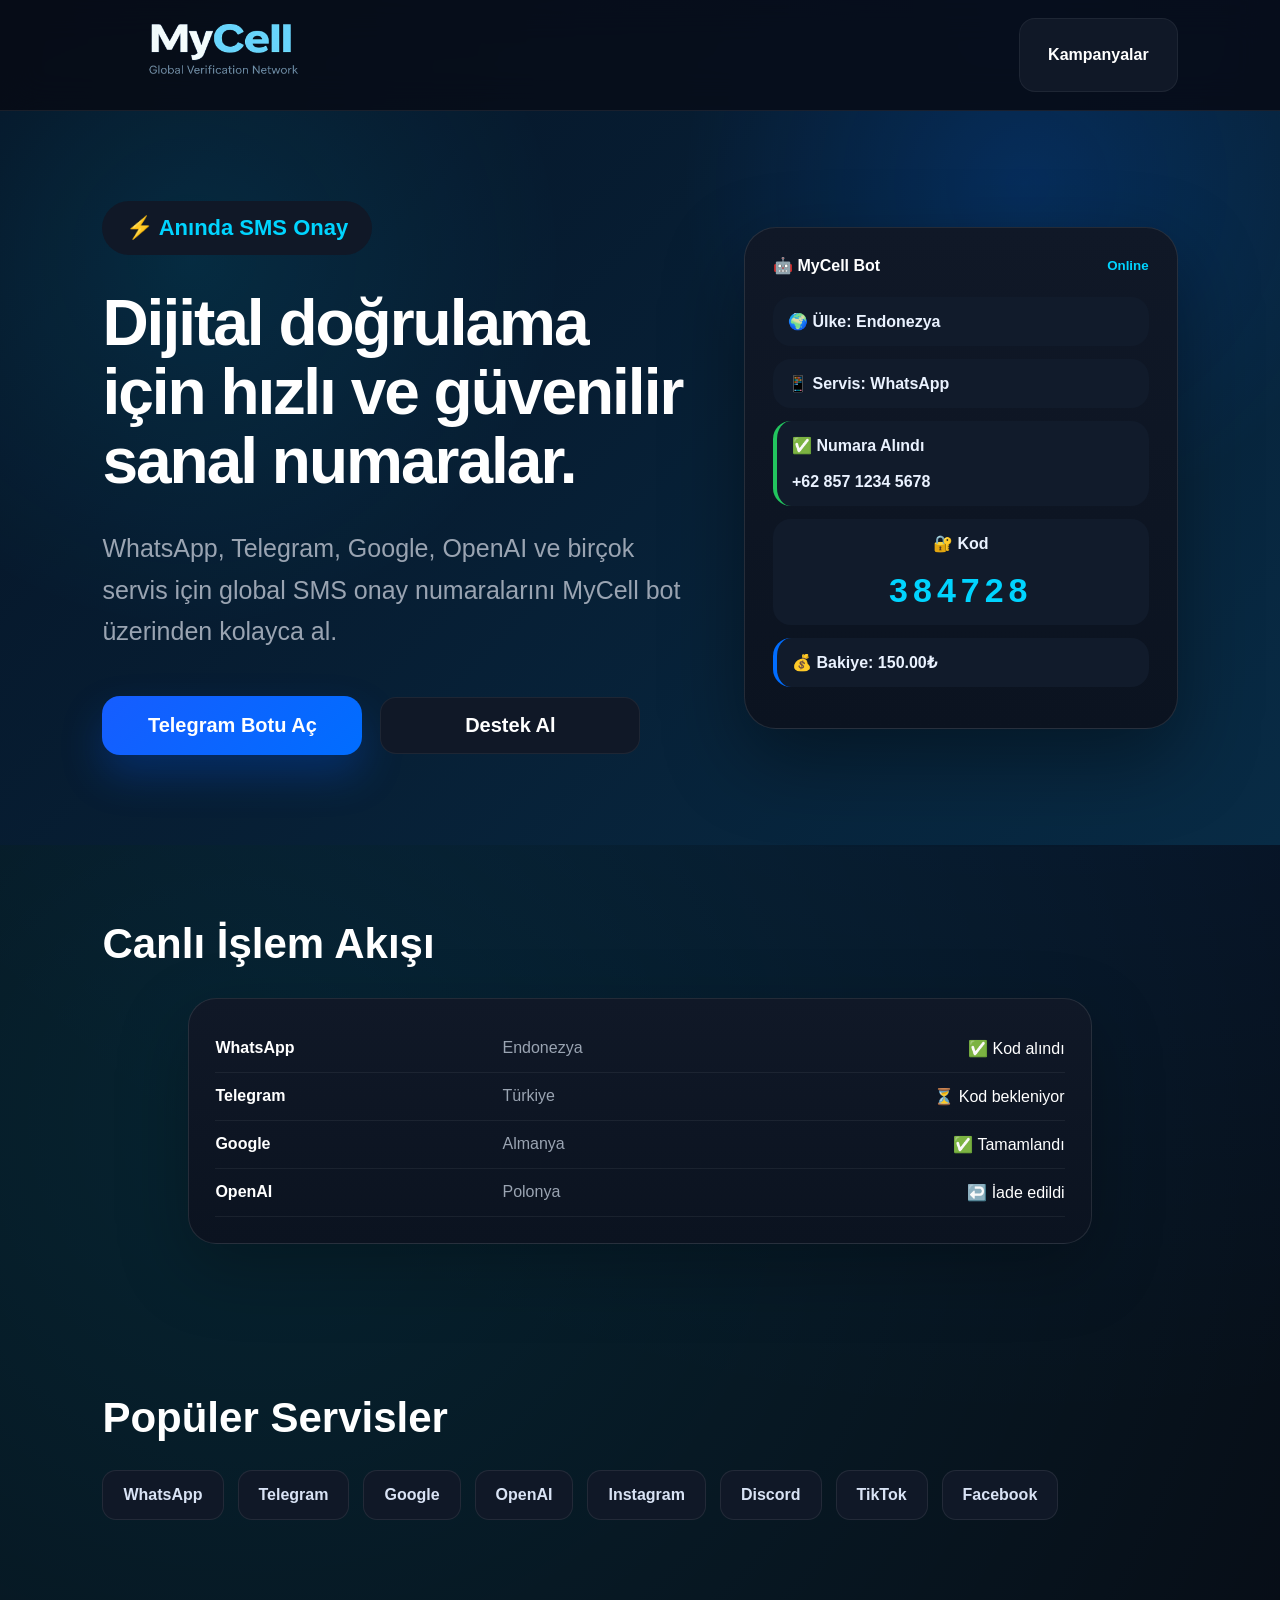
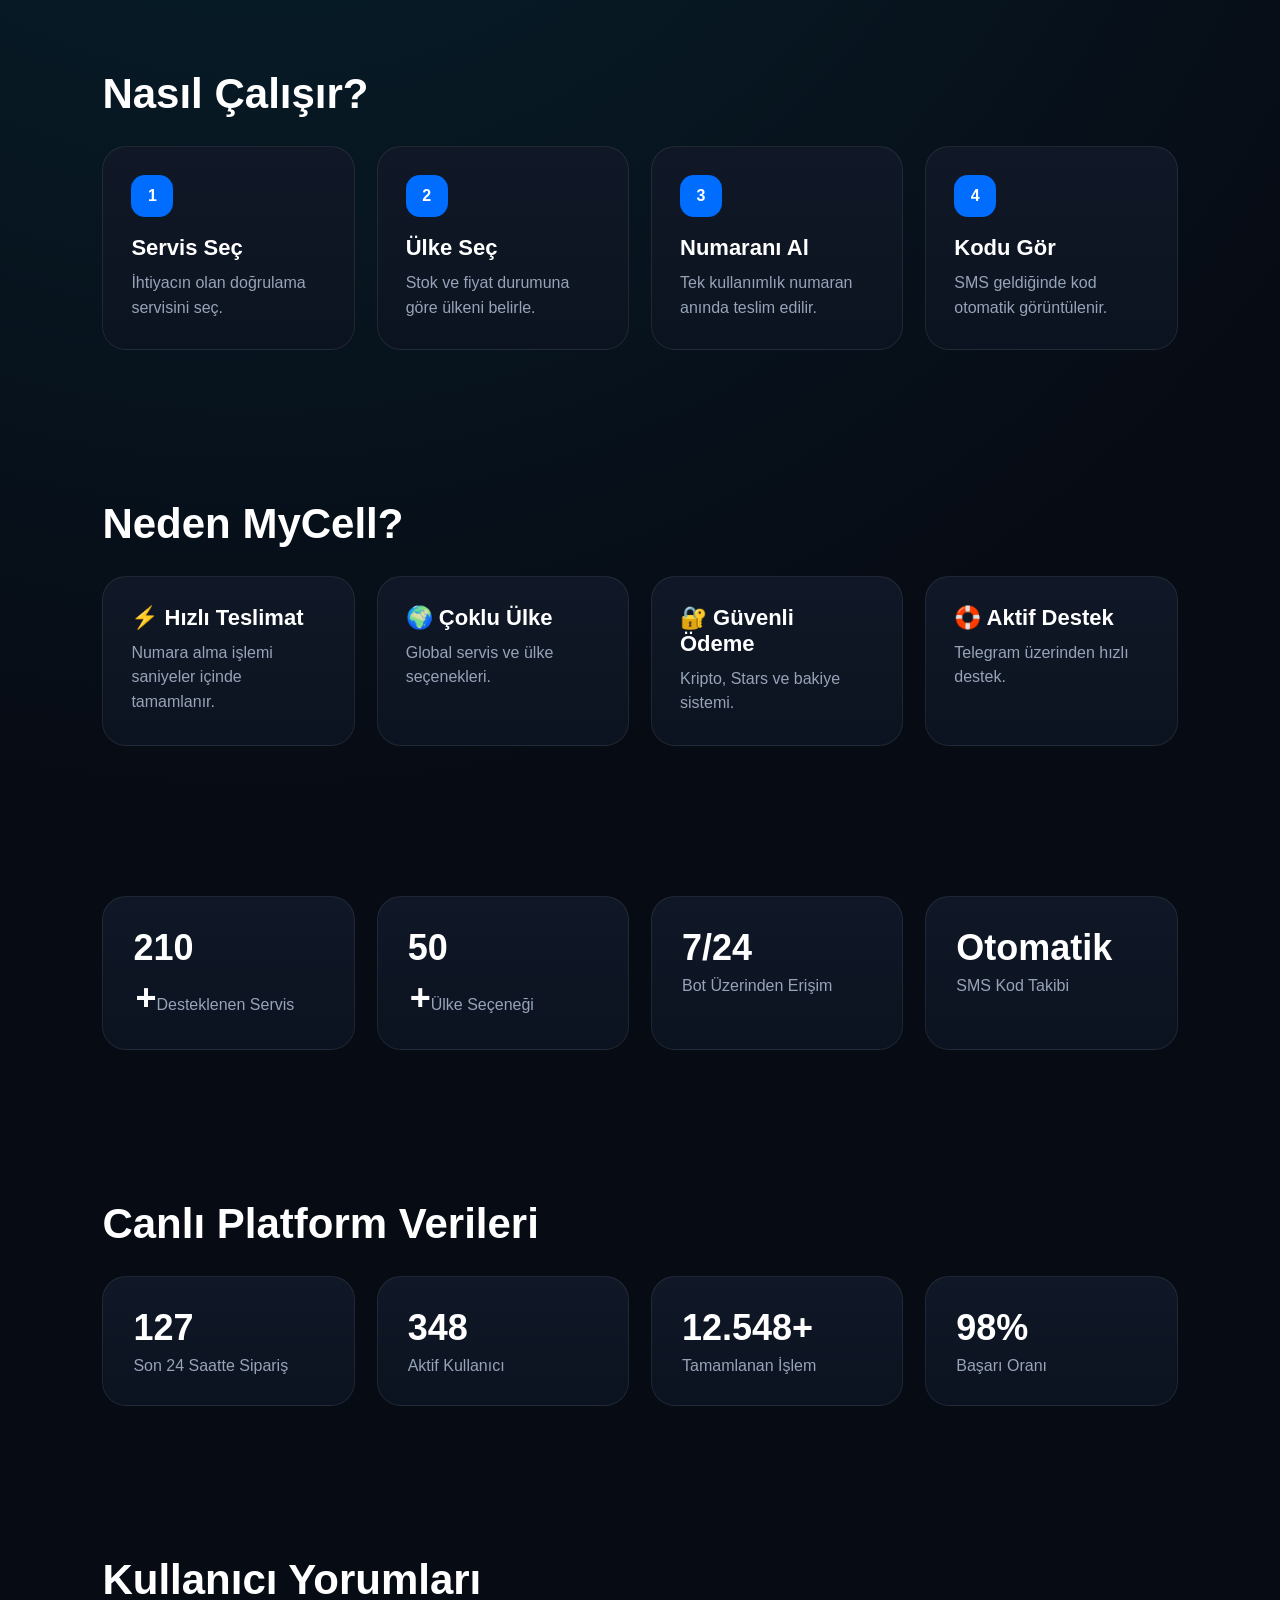
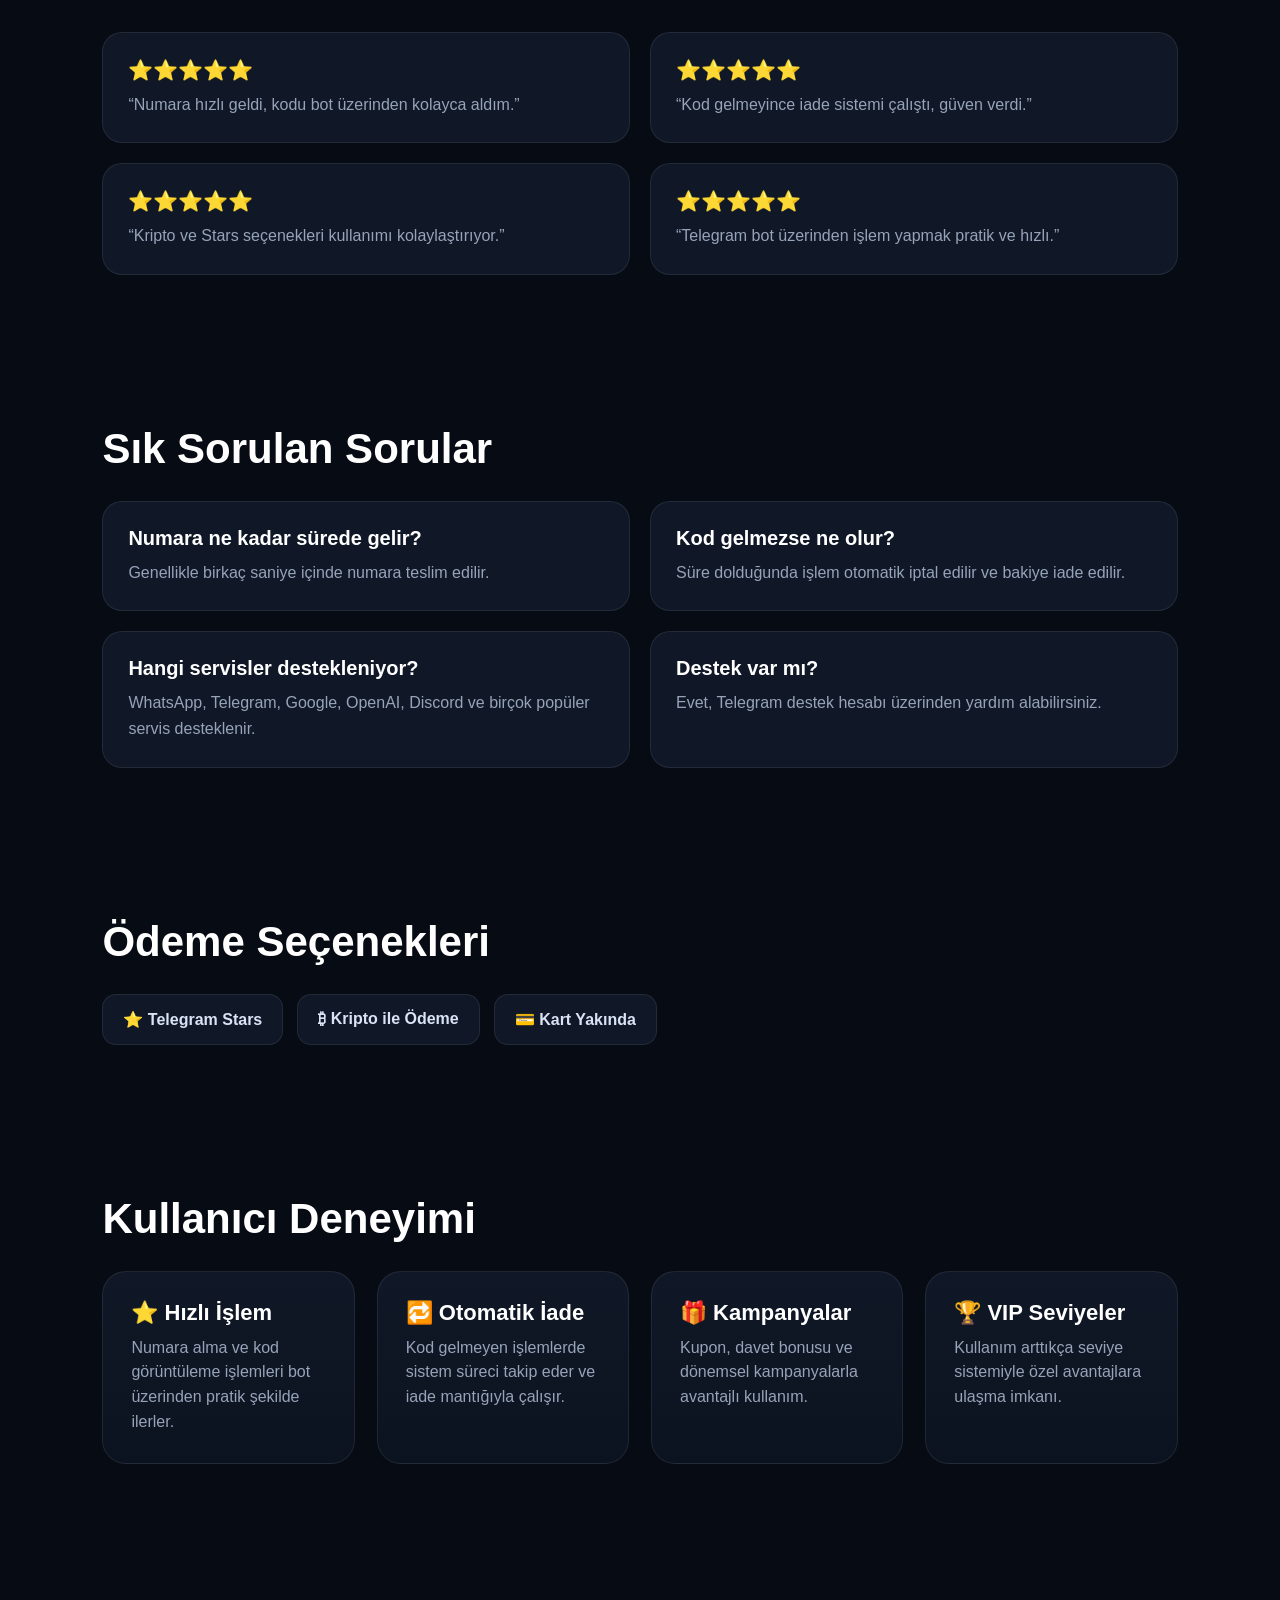
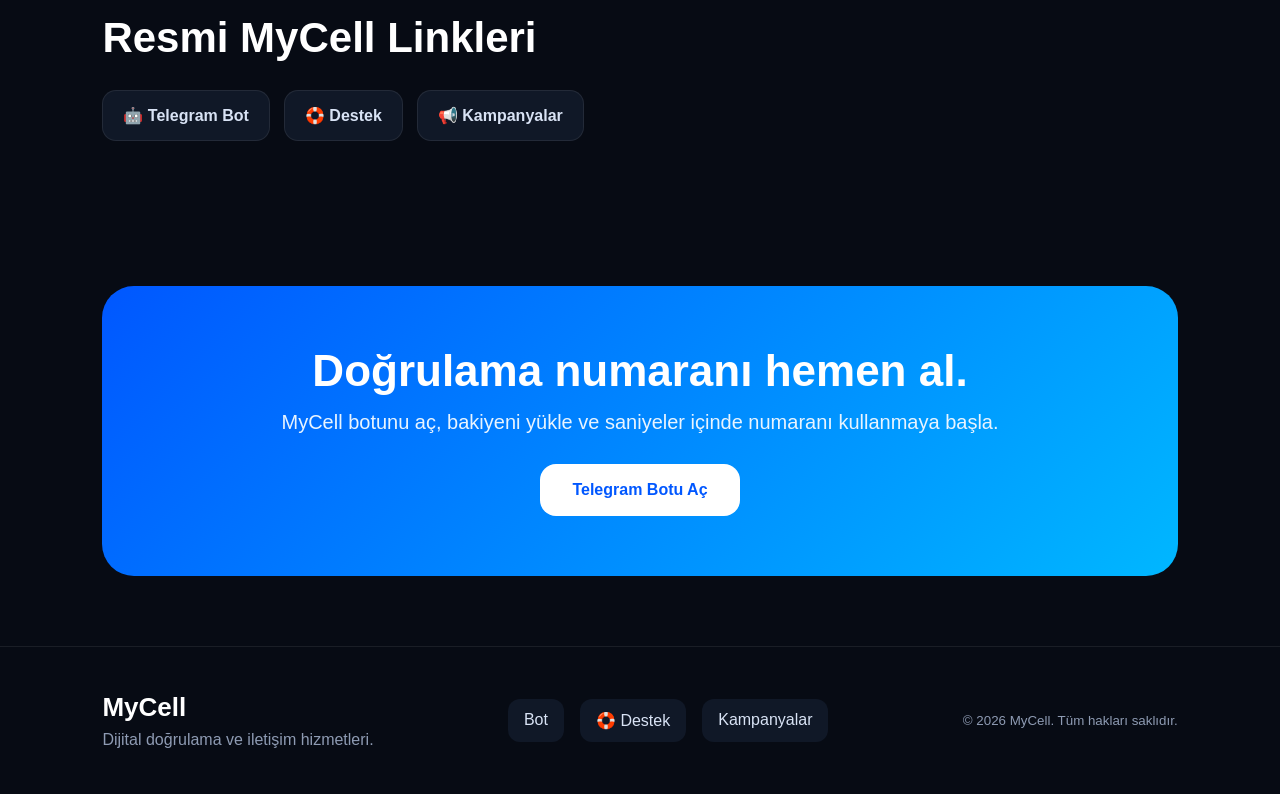
==== index.html @ e15d2bf1 "Restore support icon" ====
<!DOCTYPE html>
<html lang="tr">
<head>
  <meta charset="UTF-8">
  <meta name="viewport" content="width=device-width, initial-scale=1.0">
  <title>MyCell | SMS Onay ve Dijital Doğrulama</title>
  <meta name="description" content="MyCell ile WhatsApp, Telegram, Google, OpenAI ve birçok servis için hızlı SMS onay numaraları alın. Telegram bot üzerinden güvenli ve pratik doğrulama hizmeti.">
  <meta name="keywords" content="sms onay, sanal numara, whatsapp onay, telegram onay, doğrulama numarası, MyCell">
  <meta property="og:title" content="MyCell | SMS Onay ve Dijital Doğrulama">
  <meta property="og:description" content="Global SMS onay numaraları, otomatik kod takibi ve Telegram bot üzerinden hızlı kullanım.">
  <meta property="og:type" content="website">
  <meta name="theme-color" content="#07111c">
  <link rel="icon" type="image/png" href="favicon.png">
  <link rel="stylesheet" href="style.css?v=10">
</head>
<body>
  <header class="navbar">
    <div class="brand">
      <img src="logo-cropped.png" class="navbar-logo" alt="MyCell Logo">
    </div>
    <a class="nav-btn" href="https://t.me/MyCellSMS" target="_blank">Kampanyalar</a>
  </header>

  
<main class="hero">
  <section class="hero-text">
    <div class="badge">⚡ Anında SMS Onay</div>
    <h1>Dijital doğrulama için hızlı ve güvenilir sanal numaralar.</h1>
    <p>WhatsApp, Telegram, Google, OpenAI ve birçok servis için global SMS onay numaralarını MyCell bot üzerinden kolayca al.</p>

    <div class="actions">
      <a class="primary" href="https://t.me/mycell01_bot" target="_blank">Telegram Botu Aç</a>
      <a class="secondary" href="https://t.me/mycelldestek" target="_blank">Destek Al</a>
    </div>
  </section>

  <section class="bot-mockup">
    <div class="mockup-header">
      <span>🤖 MyCell Bot</span>
      <small>Online</small>
    </div>

    <div class="msg">🌍 Ülke: Endonezya</div>
    <div class="msg">📱 Servis: WhatsApp</div>

    <div class="msg success">
      ✅ Numara Alındı<br><br>
      <strong>+62 857 1234 5678</strong>
    </div>

    <div class="msg code">
      🔐 Kod<br><br>
      <strong>384728</strong>
    </div>

    <div class="msg balance">💰 Bakiye: 150.00₺</div>
  </section>
</main>


  
<section class="section">
  <h2>Canlı İşlem Akışı</h2>
  <div class="live-card">
    <div class="live-row"><b>WhatsApp</b><span>Endonezya</span><em>✅ Kod alındı</em></div>
    <div class="live-row"><b>Telegram</b><span>Türkiye</span><em>⏳ Kod bekleniyor</em></div>
    <div class="live-row"><b>Google</b><span>Almanya</span><em>✅ Tamamlandı</em></div>
    <div class="live-row"><b>OpenAI</b><span>Polonya</span><em>↩️ İade edildi</em></div>
  </div>
</section>

<section class="section">
    <h2>Popüler Servisler</h2>
    <div class="services">
      <span>WhatsApp</span><span>Telegram</span><span>Google</span><span>OpenAI</span>
      <span>Instagram</span><span>Discord</span><span>TikTok</span><span>Facebook</span>
    </div>
  </section>

  <section class="section">
    <h2>Nasıl Çalışır?</h2>
    <div class="steps">
      <div><b>1</b><h4>Servis Seç</h4><p>İhtiyacın olan doğrulama servisini seç.</p></div>
      <div><b>2</b><h4>Ülke Seç</h4><p>Stok ve fiyat durumuna göre ülkeni belirle.</p></div>
      <div><b>3</b><h4>Numaranı Al</h4><p>Tek kullanımlık numaran anında teslim edilir.</p></div>
      <div><b>4</b><h4>Kodu Gör</h4><p>SMS geldiğinde kod otomatik görüntülenir.</p></div>
    </div>
  </section>

  <section class="section">
    <h2>Neden MyCell?</h2>
    <div class="steps">
      <div><h4>⚡ Hızlı Teslimat</h4><p>Numara alma işlemi saniyeler içinde tamamlanır.</p></div>
      <div><h4>🌍 Çoklu Ülke</h4><p>Global servis ve ülke seçenekleri.</p></div>
      <div><h4>🔐 Güvenli Ödeme</h4><p>Kripto, Stars ve bakiye sistemi.</p></div>
      <div><h4>🛟 Aktif Destek</h4><p>Telegram üzerinden hızlı destek.</p></div>
    </div>
  </section>

  
<section class="section">
  <div class="stats-grid">
    <div><strong class="counter" data-target="300">0</strong><b>+</b><span>Desteklenen Servis</span></div>
    <div><strong class="counter" data-target="50">0</strong><b>+</b><span>Ülke Seçeneği</span></div>
    <div><strong>7/24</strong><span>Bot Üzerinden Erişim</span></div>
    <div><strong>Otomatik</strong><span>SMS Kod Takibi</span></div>
  </div>
</section>


<section class="section">
  <h2>Canlı Platform Verileri</h2>
  <div class="stats-grid">
    <div><strong>127</strong><span>Son 24 Saatte Sipariş</span></div>
    <div><strong>348</strong><span>Aktif Kullanıcı</span></div>
    <div><strong>12.548+</strong><span>Tamamlanan İşlem</span></div>
    <div><strong>98%</strong><span>Başarı Oranı</span></div>
  </div>
</section>


<section class="section">
  <h2>Kullanıcı Yorumları</h2>
  <div class="faq">
    <div><h4>⭐⭐⭐⭐⭐</h4><p>“Numara hızlı geldi, kodu bot üzerinden kolayca aldım.”</p></div>
    <div><h4>⭐⭐⭐⭐⭐</h4><p>“Kod gelmeyince iade sistemi çalıştı, güven verdi.”</p></div>
    <div><h4>⭐⭐⭐⭐⭐</h4><p>“Kripto ve Stars seçenekleri kullanımı kolaylaştırıyor.”</p></div>
    <div><h4>⭐⭐⭐⭐⭐</h4><p>“Telegram bot üzerinden işlem yapmak pratik ve hızlı.”</p></div>
  </div>
</section>

<section class="section">
  <h2>Sık Sorulan Sorular</h2>
  <div class="faq">
    <div><h4>Numara ne kadar sürede gelir?</h4><p>Genellikle birkaç saniye içinde numara teslim edilir.</p></div>
    <div><h4>Kod gelmezse ne olur?</h4><p>Süre dolduğunda işlem otomatik iptal edilir ve bakiye iade edilir.</p></div>
    <div><h4>Hangi servisler destekleniyor?</h4><p>WhatsApp, Telegram, Google, OpenAI, Discord ve birçok popüler servis desteklenir.</p></div>
    <div><h4>Destek var mı?</h4><p>Evet, Telegram destek hesabı üzerinden yardım alabilirsiniz.</p></div>
  </div>
</section>


<section class="section">
  <h2>Ödeme Seçenekleri</h2>
  <div class="services payment-links">
    <a href="https://t.me/mycell01_bot" target="_blank">⭐ Telegram Stars</a>
    <a href="https://t.me/mycell01_bot" target="_blank">₿ Kripto ile Ödeme</a>
    <a href="https://t.me/mycell01_bot" target="_blank">💳 Kart Yakında</a>
  </div>
</section>


<section class="section">
  <h2>Kullanıcı Deneyimi</h2>
  <div class="steps">
    <div><h4>⭐ Hızlı İşlem</h4><p>Numara alma ve kod görüntüleme işlemleri bot üzerinden pratik şekilde ilerler.</p></div>
    <div><h4>🔁 Otomatik İade</h4><p>Kod gelmeyen işlemlerde sistem süreci takip eder ve iade mantığıyla çalışır.</p></div>
    <div><h4>🎁 Kampanyalar</h4><p>Kupon, davet bonusu ve dönemsel kampanyalarla avantajlı kullanım.</p></div>
    <div><h4>🏆 VIP Seviyeler</h4><p>Kullanım arttıkça seviye sistemiyle özel avantajlara ulaşma imkanı.</p></div>
  </div>
</section>


<section class="section">
  <h2>Resmi MyCell Linkleri</h2>
  <div class="services payment-links">
    <a href="https://t.me/mycell01_bot" target="_blank">🤖 Telegram Bot</a>
    <a href="https://t.me/mycelldestek" target="_blank">🛟 Destek</a>
    <a href="https://t.me/MyCellSMS" target="_blank">📢 Kampanyalar</a>
  </div>
</section>

<section class="cta">
  <h2>Doğrulama numaranı hemen al.</h2>
  <p>MyCell botunu aç, bakiyeni yükle ve saniyeler içinde numaranı kullanmaya başla.</p>
  <a href="https://t.me/mycell01_bot" target="_blank">Telegram Botu Aç</a>
</section>


<footer class="footer">
  <div>
    <strong>MyCell</strong>
    <p>Dijital doğrulama ve iletişim hizmetleri.</p>
  </div>

  <div class="footer-links">
    <a href="https://t.me/mycell01_bot" target="_blank">Bot</a>
    <a href="https://t.me/mycelldestek" target="_blank">🛟 Destek</a>
    <a href="https://t.me/MyCellSMS" target="_blank">Kampanyalar</a>
  </div>

  <small>© 2026 MyCell. Tüm hakları saklıdır.</small>
</footer>

  <script src="script.js"></script>
</body>
</html>
---- style.css ----
*{
  margin:0;
  padding:0;
  box-sizing:border-box;
}

body{
  background:
    radial-gradient(circle at 20% 20%, rgba(0,212,255,.12), transparent 28%),
    radial-gradient(circle at 80% 0%, rgba(0,102,255,.16), transparent 25%),
    #070b14;
  color:#fff;
  font-family:-apple-system,BlinkMacSystemFont,"Segoe UI",sans-serif;
}

.navbar{
  display:flex;
  justify-content:space-between;
  align-items:center;
  padding:34px 8%;
  border-bottom:1px solid rgba(255,255,255,.08);
  background:rgba(7,11,20,.75);
  backdrop-filter:blur(18px);
  position:sticky;
  top:0;
  z-index:10;
}

.brand{
  display:flex;
  align-items:center;
  gap:18px;
}

.logo{
  width:66px;
  height:66px;
  border-radius:20px;
  background:linear-gradient(135deg,#00d4ff,#0057ff);
  display:flex;
  align-items:center;
  justify-content:center;
  font-size:32px;
  font-weight:900;
  box-shadow:0 0 35px rgba(0,119,255,.35);
}

.brand strong{
  font-size:26px;
}

.brand span{
  display:block;
  color:#95a1b8;
  font-size:16px;
  margin-top:3px;
}

.nav-btn,.secondary{
  background:#101827;
  color:#fff;
  text-decoration:none;
  padding:16px 28px;
  border-radius:16px;
  font-weight:700;
  border:1px solid rgba(255,255,255,.06);
}

.hero{
  min-height:78vh;
  display:flex;
  align-items:center;
  padding:90px 8%;
}

.hero-text{
  max-width:900px;
}

.badge{
  display:inline-flex;
  padding:14px 24px;
  border-radius:999px;
  background:#101827;
  color:#00d4ff;
  font-size:22px;
  font-weight:800;
  margin-bottom:34px;
}

h1{
  font-size:64px;
  line-height:1.08;
  letter-spacing:-2px;
  max-width:950px;
  margin-bottom:32px;
}

.hero p{
  color:#9aa4b2;
  font-size:25px;
  line-height:1.65;
  max-width:980px;
}

.actions{
  display:flex;
  gap:20px;
  margin-top:44px;
}

.primary{
  background:linear-gradient(135deg,#165dff,#006dff);
  color:white;
  text-decoration:none;
  padding:18px 34px;
  border-radius:18px;
  font-size:20px;
  font-weight:800;
  box-shadow:0 20px 40px rgba(0,90,255,.25);
}

.secondary{
  font-size:20px;
}

.section{
  padding:75px 8%;
}

.section h2{
  font-size:42px;
  margin-bottom:28px;
}

.services{
  display:flex;
  flex-wrap:wrap;
  gap:14px;
}

.services span{
  background:#101827;
  border:1px solid rgba(255,255,255,.08);
  padding:15px 20px;
  border-radius:14px;
  color:#d9e3f5;
  font-weight:700;
}

.steps{
  display:grid;
  grid-template-columns:repeat(4,1fr);
  gap:22px;
}

.steps div{
  background:linear-gradient(180deg,#101827,#0c1320);
  border:1px solid rgba(255,255,255,.08);
  border-radius:24px;
  padding:28px;
  min-height:170px;
}

.steps b{
  display:inline-flex;
  width:42px;
  height:42px;
  align-items:center;
  justify-content:center;
  border-radius:14px;
  background:#006dff;
  margin-bottom:18px;
}

.steps h4{
  font-size:22px;
  margin-bottom:10px;
}

.steps p{
  color:#97a3b8;
  line-height:1.55;
}

footer{
  margin-top:40px;
  padding:40px 8%;
  color:#8792a8;
  border-top:1px solid rgba(255,255,255,.08);
}

@media(max-width:900px){
  .navbar{
    padding:22px;
  }

  .brand span{
    font-size:12px;
  }

  .nav-btn{
    padding:12px 16px;
  }

  .hero{
    padding:70px 22px;
  }

  h1{
    font-size:42px;
  }

  .hero p{
    font-size:18px;
  }

  .actions{
    flex-direction:column;
  }

  .section{
    padding:55px 22px;
  }

  .steps{
    grid-template-columns:1fr;
  }
}

.stats-grid{
  display:grid;
  grid-template-columns:repeat(4,1fr);
  gap:22px;
}

.stats-grid div{
  background:linear-gradient(180deg,#101827,#0b1220);
  border:1px solid rgba(255,255,255,.08);
  border-radius:24px;
  padding:30px;
}

.stats-grid strong{
  display:block;
  font-size:36px;
  margin-bottom:8px;
}

.stats-grid span{
  color:#97a3b8;
}

.faq{
  display:grid;
  grid-template-columns:1fr 1fr;
  gap:20px;
}

.faq div{
  background:#101827;
  border:1px solid rgba(255,255,255,.08);
  border-radius:20px;
  padding:25px;
}

.faq h4{
  margin-bottom:10px;
  font-size:20px;
}

.faq p{
  color:#97a3b8;
  line-height:1.6;
}

.cta{
  margin:70px 8%;
  padding:60px;
  border-radius:32px;
  background:linear-gradient(135deg,#0057ff,#00b7ff);
  text-align:center;
}

.cta h2{
  font-size:44px;
  margin-bottom:15px;
}

.cta p{
  color:#e8f4ff;
  font-size:20px;
  margin-bottom:30px;
}

.cta a{
  display:inline-block;
  background:#fff;
  color:#0057ff;
  text-decoration:none;
  padding:17px 32px;
  border-radius:16px;
  font-weight:900;
}

@media(max-width:900px){
  .stats-grid,.faq{
    grid-template-columns:1fr;
  }

  .cta{
    margin:40px 22px;
    padding:38px 24px;
  }

  .cta h2{
    font-size:32px;
  }
}

.logo-mark{
  padding:16px 22px;
  border-radius:18px;
  background:linear-gradient(135deg,#07111C,#0D1B2A);
  border:1px solid rgba(255,255,255,.12);
  color:#fff;
  font-size:24px;
  font-weight:900;
  letter-spacing:-.8px;
  box-shadow:0 0 35px rgba(0,119,255,.25);
}

.logo-wrap{
  display:flex;
  align-items:center;
  gap:14px;
  padding:10px 14px 10px 10px;
  border-radius:22px;
  background:linear-gradient(135deg,rgba(7,17,28,.95),rgba(13,27,42,.9));
  border:1px solid rgba(255,255,255,.12);
  box-shadow:0 0 35px rgba(0,119,255,.22);
}

.logo-icon{
  width:52px;
  height:52px;
  border-radius:16px;
  background:linear-gradient(135deg,#00d4ff,#0057ff);
  display:flex;
  align-items:center;
  justify-content:center;
  font-size:28px;
  font-weight:900;
  box-shadow:0 0 25px rgba(0,119,255,.4);
}

.logo-text strong{
  display:block;
  font-size:23px;
  line-height:1;
}

.logo-text small{
  display:block;
  color:#8e9bb3;
  font-size:12px;
  margin-top:5px;
}

.payment-links a{
  background:#101827;
  border:1px solid rgba(255,255,255,.08);
  padding:15px 20px;
  border-radius:14px;
  color:#d9e3f5;
  font-weight:800;
  text-decoration:none;
  transition:.2s ease;
}

.payment-links a:hover{
  transform:translateY(-2px);
  border-color:rgba(0,212,255,.45);
  color:#fff;
}

.site-logo{
  height:90px;
  width:auto;
  display:block;
}

@media(max-width:900px){
  .site-logo{
    height:52px;
  }
}

.brand-clean{
  gap:0;
}

.brand-clean .logo-mark{
  display:inline-block;
  padding:18px 34px;
  border-radius:24px;
  font-size:32px;
  font-weight:900;
}

.brand-subtitle{
  display:block;
  margin-top:10px;
  color:#8e9bb3;
  font-size:16px;
  letter-spacing:.2px;
}

.navbar-logo{
  height:80px;
  width:auto;
  display:block;
  object-fit:contain;
}

@media(max-width:900px){
  .navbar-logo{
    height:56px;
  }
}

.navbar-logo{
  height:120px !important;
  width:auto;
  display:block;
  object-fit:contain;
}

.navbar{
  min-height:150px;
}

@media(max-width:900px){
  .navbar-logo{
    height:82px !important;
  }

  .navbar{
    min-height:110px;
  }
}

.navbar-logo{
  height:170px !important;
  width:420px !important;
  object-fit:cover !important;
  object-position:center !important;
  border-radius:22px;
}

.navbar-logo{
  height:120px !important;
  width:320px !important;
  object-fit:contain !important;
  border-radius:20px;
}

.navbar{
  min-height:105px !important;
  padding:18px 8% !important;
}

.navbar-logo{
  height:86px !important;
  width:260px !important;
  object-fit:contain !important;
  border-radius:16px;
}

@media(max-width:900px){
  .navbar{
    min-height:82px !important;
    padding:14px 22px !important;
  }

  .navbar-logo{
    height:58px !important;
    width:180px !important;
  }
}

.navbar{
  align-items:center !important;
}

.brand{
  display:flex !important;
  align-items:center !important;
}

.navbar-logo{
  height:74px !important;
  width:250px !important;
  object-fit:contain !important;
  object-position:center !important;
  transform:translateY(6px);
}

.nav-btn{
  display:flex;
  align-items:center;
  justify-content:center;
  height:74px;
}

@media(max-width:900px){
  .navbar-logo{
    height:54px !important;
    width:180px !important;
    transform:translateY(4px);
  }

  .nav-btn{
    height:54px;
  }
}

.actions{
  display:flex !important;
  flex-direction:row !important;
  gap:18px;
  align-items:center;
}

.primary,
.secondary{
  width:auto !important;
  min-width:260px;
  text-align:center;
}

@media(max-width:900px){
  .actions{
    flex-direction:column !important;
  }
}

.trust-card{
  background:linear-gradient(180deg,#101827,#0b1320);
  border:1px solid rgba(255,255,255,.08);
  border-radius:28px;
  padding:28px;
  margin:40px 8%;
}

.trust-card h3{
  margin-bottom:20px;
}

.trust-item{
  padding:12px 0;
  border-bottom:1px solid rgba(255,255,255,.06);
}

.trust-item:last-child{
  border-bottom:none;
}

.footer{
  display:flex;
  justify-content:space-between;
  align-items:center;
  gap:25px;
  padding:45px 8%;
  border-top:1px solid rgba(255,255,255,.08);
  color:#8e9bb3;
}

.footer strong{
  color:white;
  font-size:26px;
}

.footer p{
  margin-top:8px;
}

.footer-links{
  display:flex;
  gap:16px;
}

.footer-links a{
  color:#d9e3f5;
  text-decoration:none;
  background:#101827;
  padding:12px 16px;
  border-radius:12px;
}

@media(max-width:900px){
  .footer{
    flex-direction:column;
    align-items:flex-start;
  }

  .footer-links{
    flex-wrap:wrap;
  }
}

a,
button,
.nav-btn,
.primary,
.secondary,
.services span,
.services a,
.steps div,
.stats-grid div,
.faq div,
.trust-card,
.trust-item{
  transition: all .25s ease;
}

.nav-btn:hover,
.primary:hover,
.secondary:hover,
.services span:hover,
.services a:hover,
.steps div:hover,
.stats-grid div:hover,
.faq div:hover,
.trust-card:hover{
  transform: translateY(-4px);
  border-color: rgba(0,212,255,.45);
  box-shadow: 0 18px 45px rgba(0,119,255,.16);
}

.primary:hover{
  box-shadow: 0 22px 55px rgba(0,119,255,.35);
}

.trust-item:hover{
  color:#fff;
  padding-left:8px;
}

.live-card{
  margin:30px 8% 0;
  background:linear-gradient(180deg,#101827,#0b1320);
  border:1px solid rgba(255,255,255,.08);
  border-radius:28px;
  padding:26px;
  box-shadow:0 25px 70px rgba(0,0,0,.25);
}

.live-head{
  display:flex;
  justify-content:space-between;
  align-items:center;
  margin-bottom:18px;
}

.live-head span{
  color:#00d4ff;
  font-weight:900;
}

.live-head small{
  color:#8e9bb3;
}

.live-row{
  display:grid;
  grid-template-columns:1fr 1fr 1fr;
  gap:12px;
  padding:14px 0;
  border-bottom:1px solid rgba(255,255,255,.06);
}

.live-row:last-child{
  border-bottom:none;
}

.live-row span{
  color:#9aa4b2;
}

.live-row em{
  font-style:normal;
  text-align:right;
}

@media(max-width:900px){
  .live-row{
    grid-template-columns:1fr;
  }

  .live-row em{
    text-align:left;
  }
}

.hero{
  display:grid !important;
  grid-template-columns:1.3fr .8fr;
  gap:50px;
  align-items:center;
}

.bot-mockup{
  background:linear-gradient(180deg,#101827,#0b1320);
  border:1px solid rgba(255,255,255,.08);
  border-radius:32px;
  padding:24px;
  box-shadow:0 30px 80px rgba(0,0,0,.35);
}

.mockup-header{
  display:flex;
  justify-content:space-between;
  margin-bottom:20px;
  font-weight:800;
}

.mockup-header small{
  color:#00d4ff;
}

.msg{
  background:#111b2b;
  border-radius:18px;
  padding:14px;
  margin-bottom:12px;
}

.success{
  border-left:4px solid #22c55e;
}

.code strong{
  font-size:32px;
  letter-spacing:4px;
}

.balance{
  border-left:4px solid #006dff;
}

@media(max-width:900px){
  .hero{
    grid-template-columns:1fr !important;
  }
}

.hero{
  display:grid !important;
  grid-template-columns:1.2fr .8fr !important;
  gap:55px !important;
  align-items:center !important;
}

.bot-mockup{
  background:linear-gradient(180deg,#101827,#0b1320);
  border:1px solid rgba(255,255,255,.08);
  border-radius:32px;
  padding:28px;
  box-shadow:0 30px 80px rgba(0,0,0,.35);
}

.mockup-header{
  display:flex;
  justify-content:space-between;
  align-items:center;
  margin-bottom:22px;
  font-weight:900;
}

.mockup-header small{
  color:#00d4ff;
}

.msg{
  background:#111b2b;
  border-radius:18px;
  padding:15px;
  margin-bottom:13px;
  color:#eaf2ff;
}

.msg.success{
  border-left:4px solid #22c55e;
}

.msg.code strong{
  font-size:34px;
  letter-spacing:5px;
  color:#00d4ff;
}

.msg.balance{
  border-left:4px solid #006dff;
}

@media(max-width:900px){
  .hero{
    grid-template-columns:1fr !important;
  }
}

.bot-mockup{
  background:linear-gradient(180deg,#101827,#0b1320) !important;
  border:1px solid rgba(255,255,255,.08);
  border-radius:32px;
  padding:28px;
  box-shadow:0 30px 80px rgba(0,0,0,.35);
}

.mockup-header{
  display:flex;
  justify-content:space-between;
  align-items:center;
  margin-bottom:22px;
  font-weight:900;
  color:#fff;
}

.mockup-header small{
  color:#00d4ff;
}

.msg{
  background:#111b2b !important;
  border-radius:18px;
  padding:15px;
  margin-bottom:13px;
  color:#eaf2ff;
  font-weight:600;
}

.msg.success{
  border-left:4px solid #22c55e;
}

.msg.code{
  text-align:center;
}

.msg.code strong{
  font-size:34px;
  letter-spacing:5px;
  color:#00d4ff;
}

.msg.balance{
  border-left:4px solid #006dff;
}

.hero{
  min-height:78vh !important;
  display:grid !important;
  grid-template-columns:1.15fr .85fr !important;
  gap:55px !important;
  align-items:center !important;
  padding:90px 8% !important;
  background:
    radial-gradient(circle at 15% 20%, rgba(0,212,255,.10), transparent 30%),
    radial-gradient(circle at 80% 10%, rgba(0,102,255,.18), transparent 28%),
    linear-gradient(135deg,#061426,#082b45) !important;
}

.hero-text{
  max-width:850px !important;
}

.bot-mockup{
  width:100% !important;
  background:linear-gradient(180deg,#101827,#0b1320) !important;
  border:1px solid rgba(255,255,255,.10) !important;
  border-radius:32px !important;
  padding:28px !important;
  box-shadow:0 30px 80px rgba(0,0,0,.38) !important;
}

.live-card{
  background:linear-gradient(180deg,#101827,#0b1320) !important;
  border:1px solid rgba(255,255,255,.10) !important;
  border-radius:28px !important;
  padding:26px !important;
}

.live-row{
  display:grid !important;
  grid-template-columns:1fr 1fr 1fr !important;
  gap:12px !important;
  padding:14px 0 !important;
  border-bottom:1px solid rgba(255,255,255,.06) !important;
}

@media(max-width:900px){
  .hero{
    grid-template-columns:1fr !important;
  }
}

.stats-grid b{
  font-size:36px;
  margin-left:2px;
}
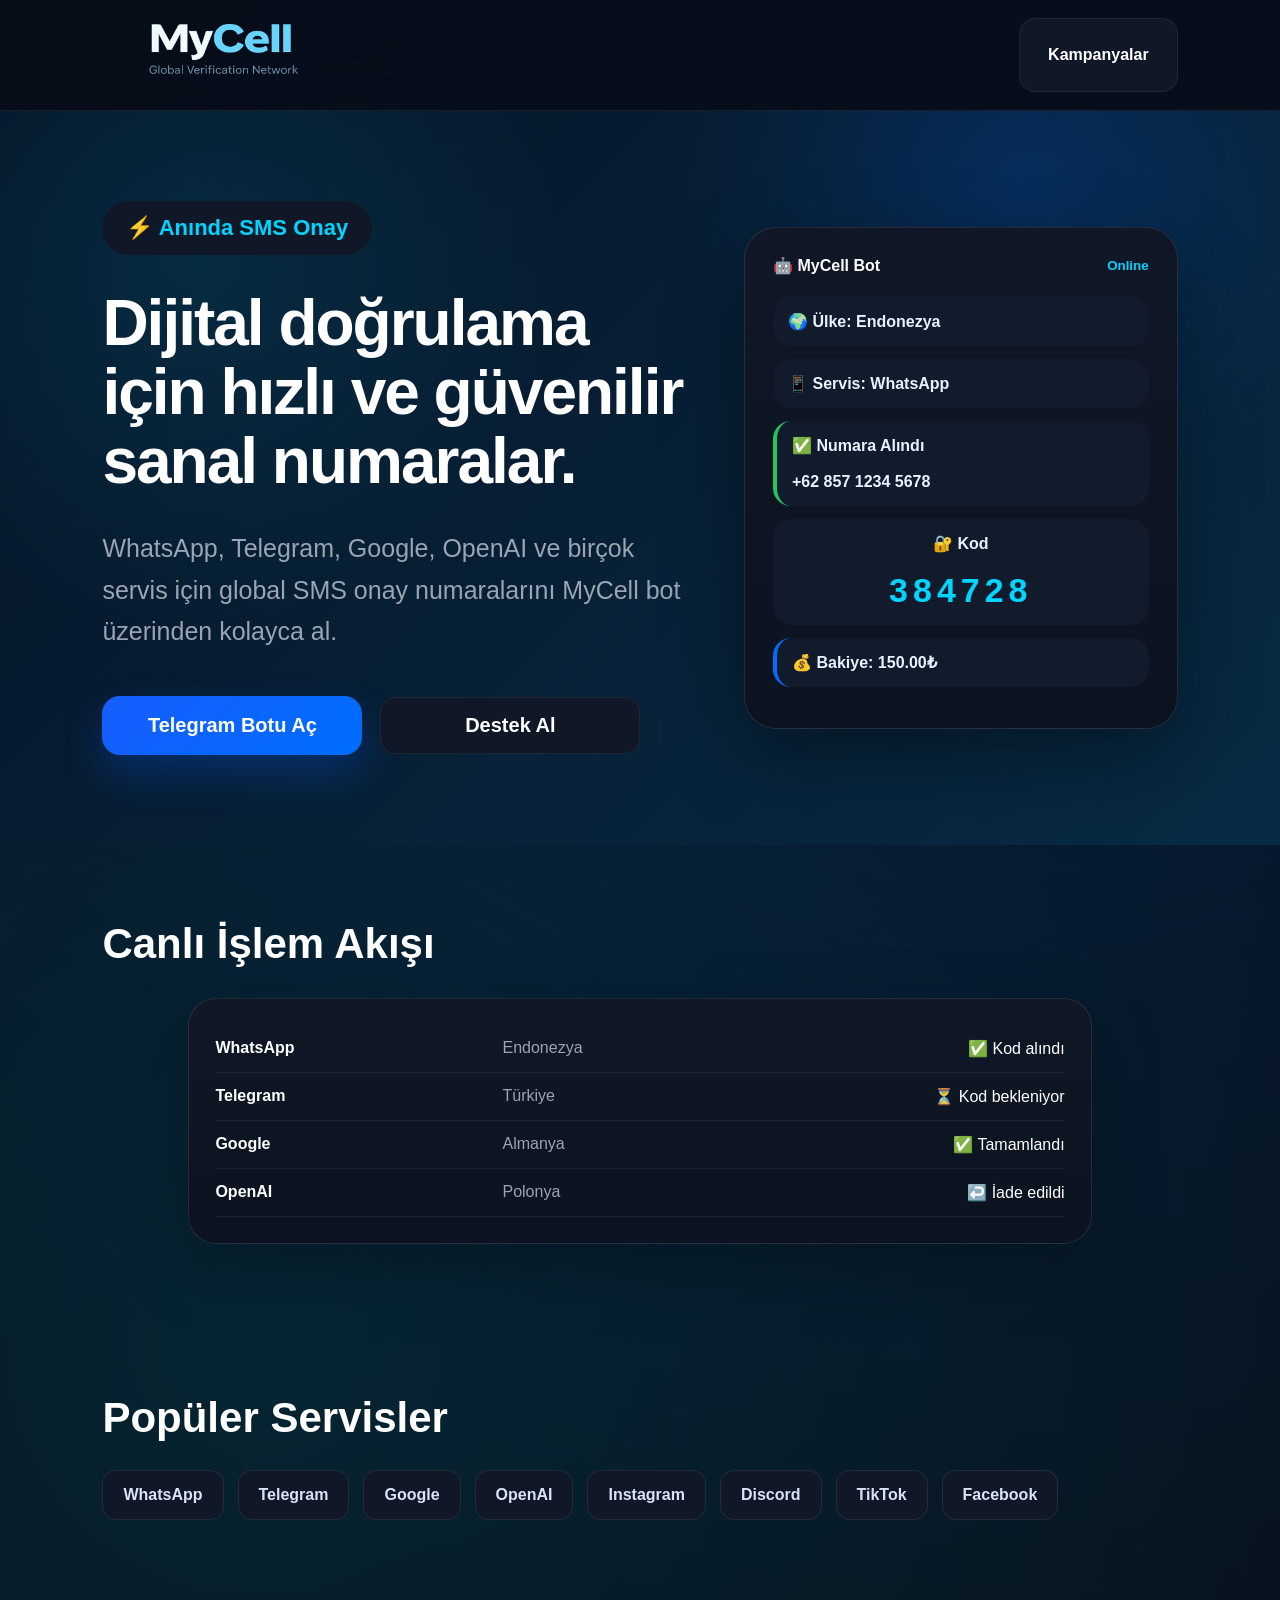
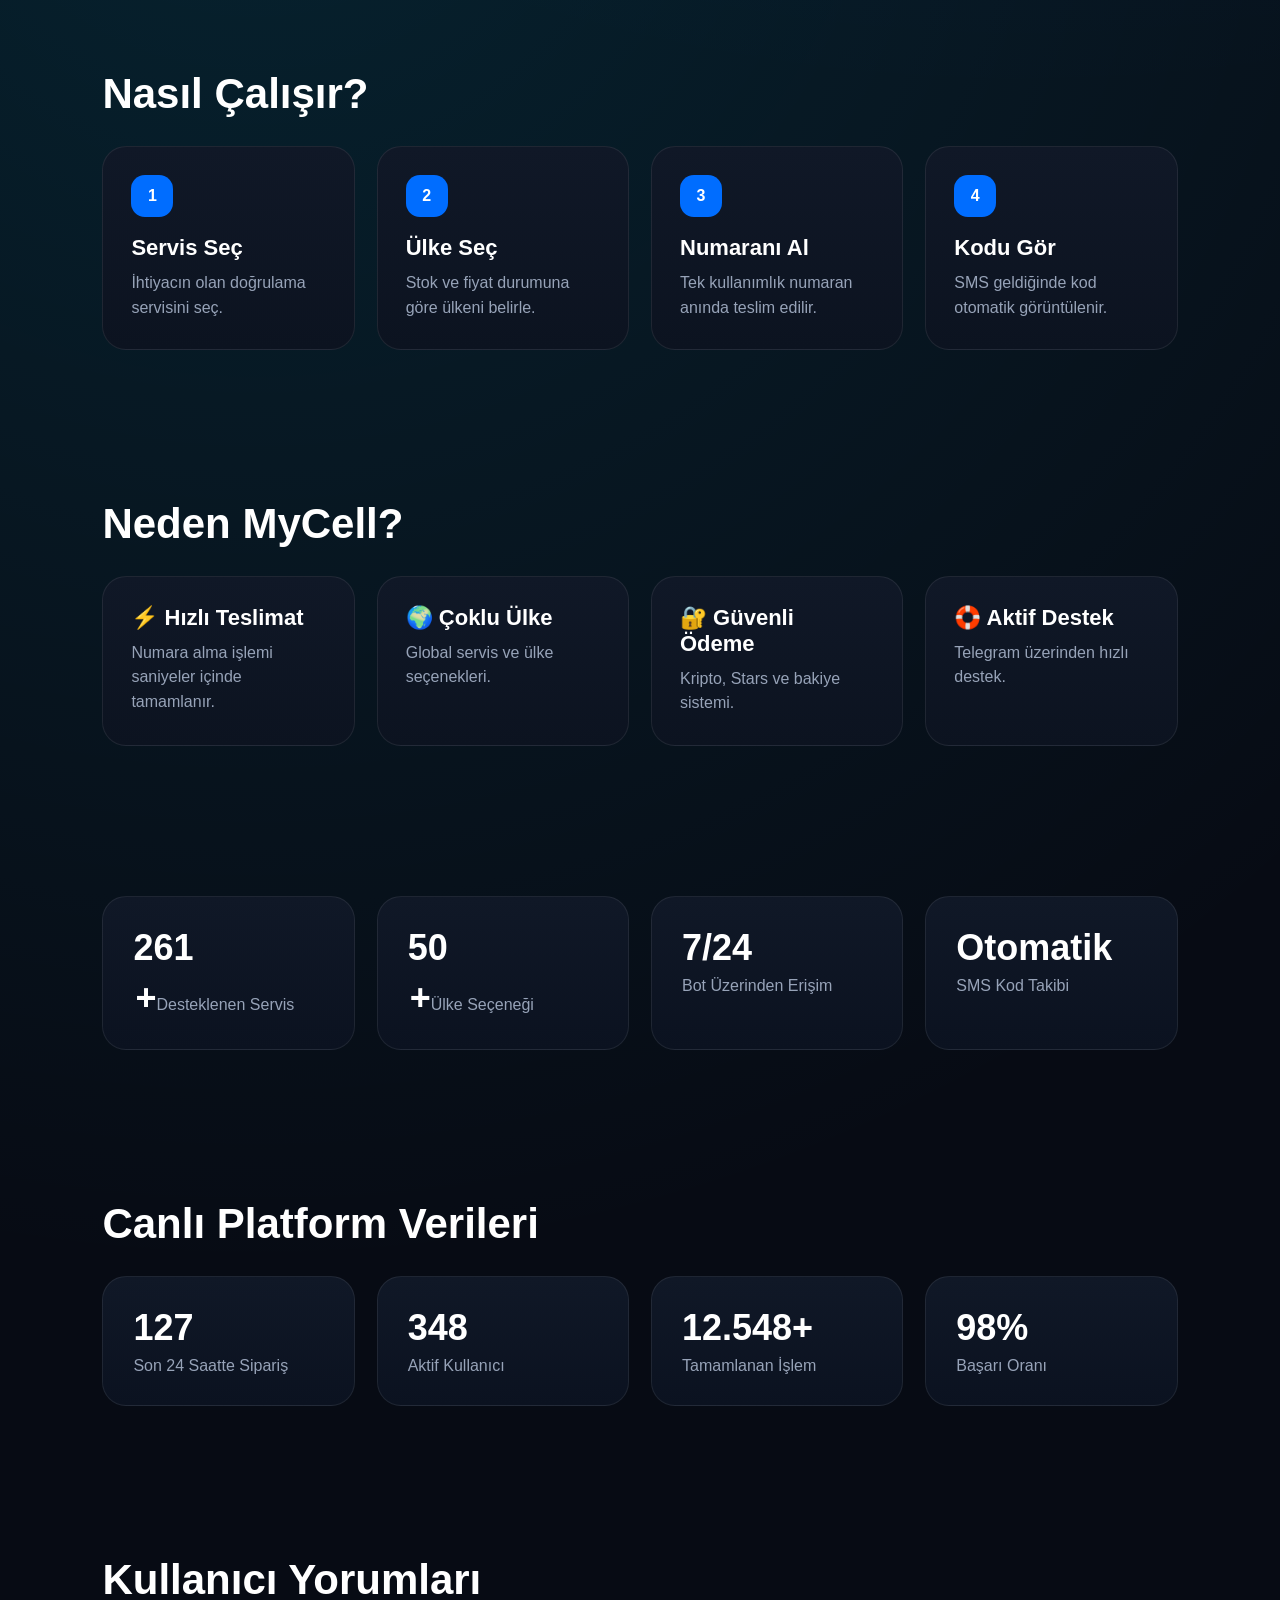
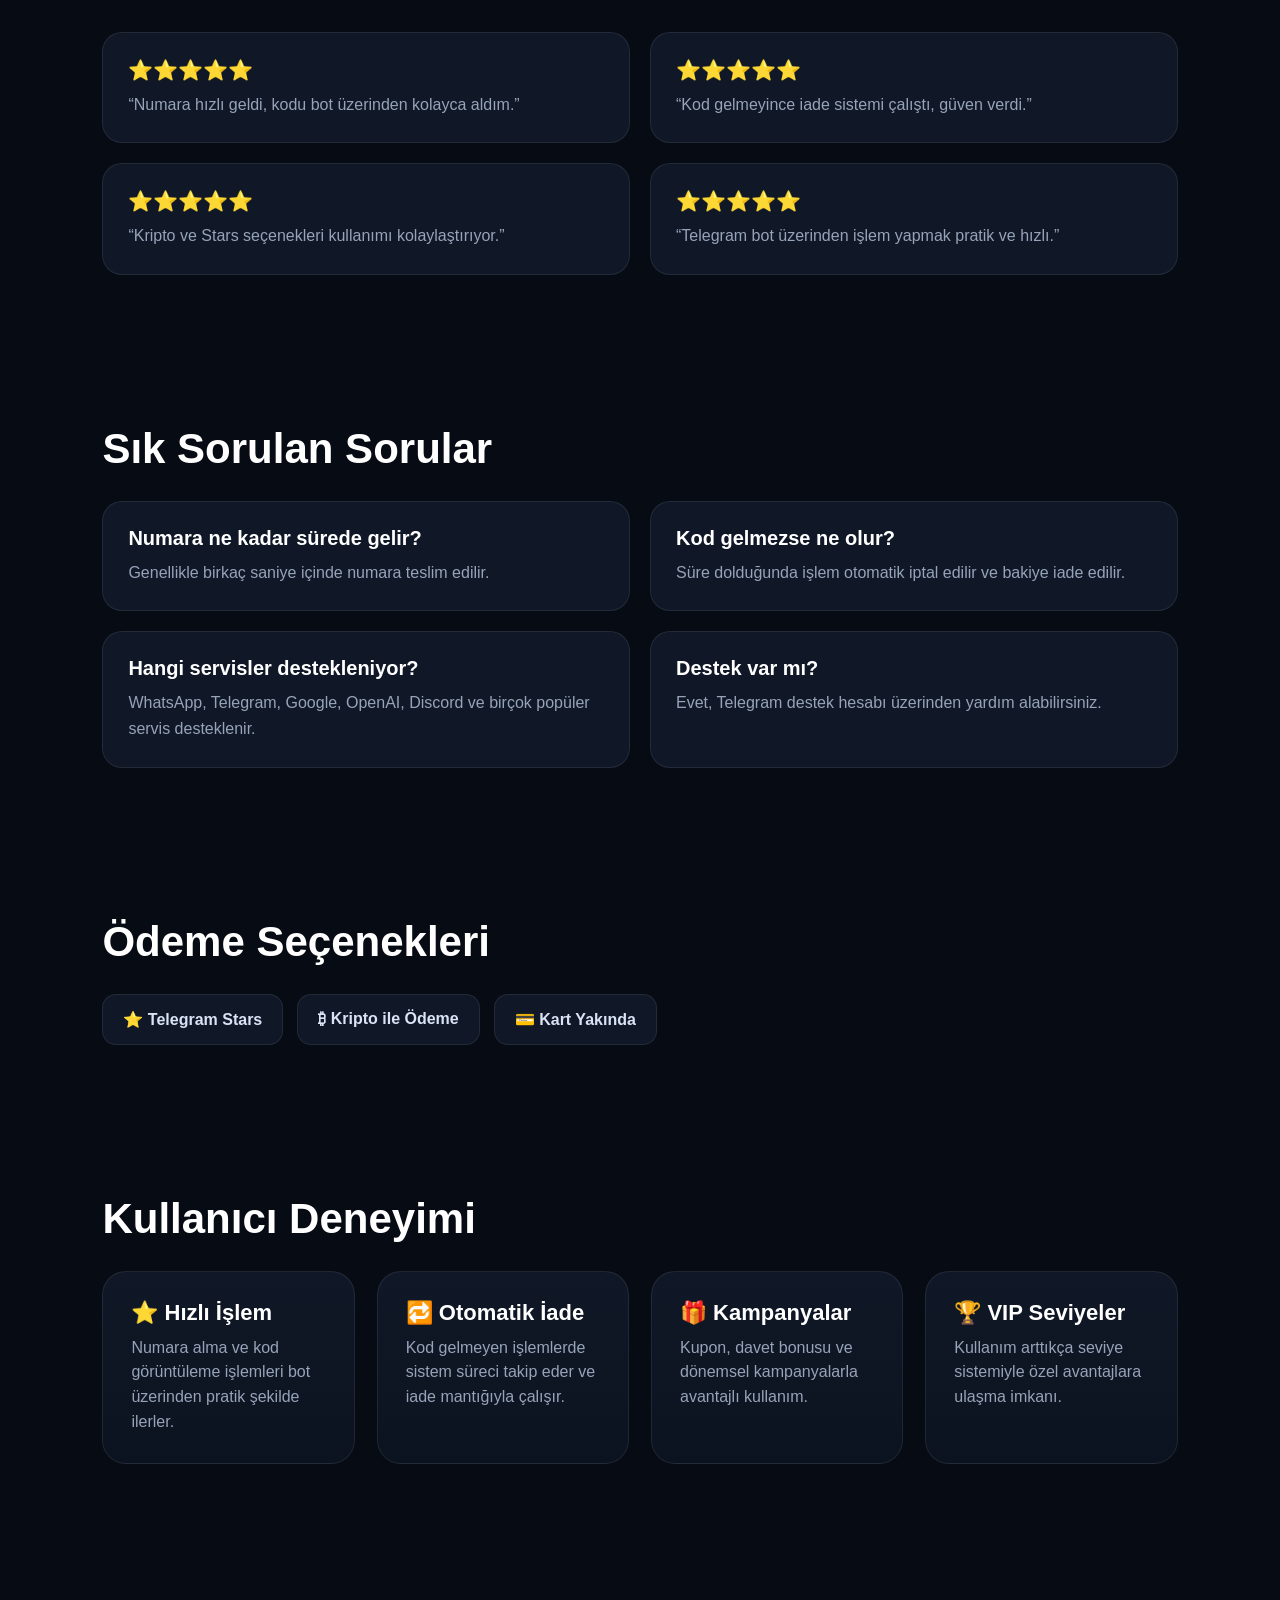
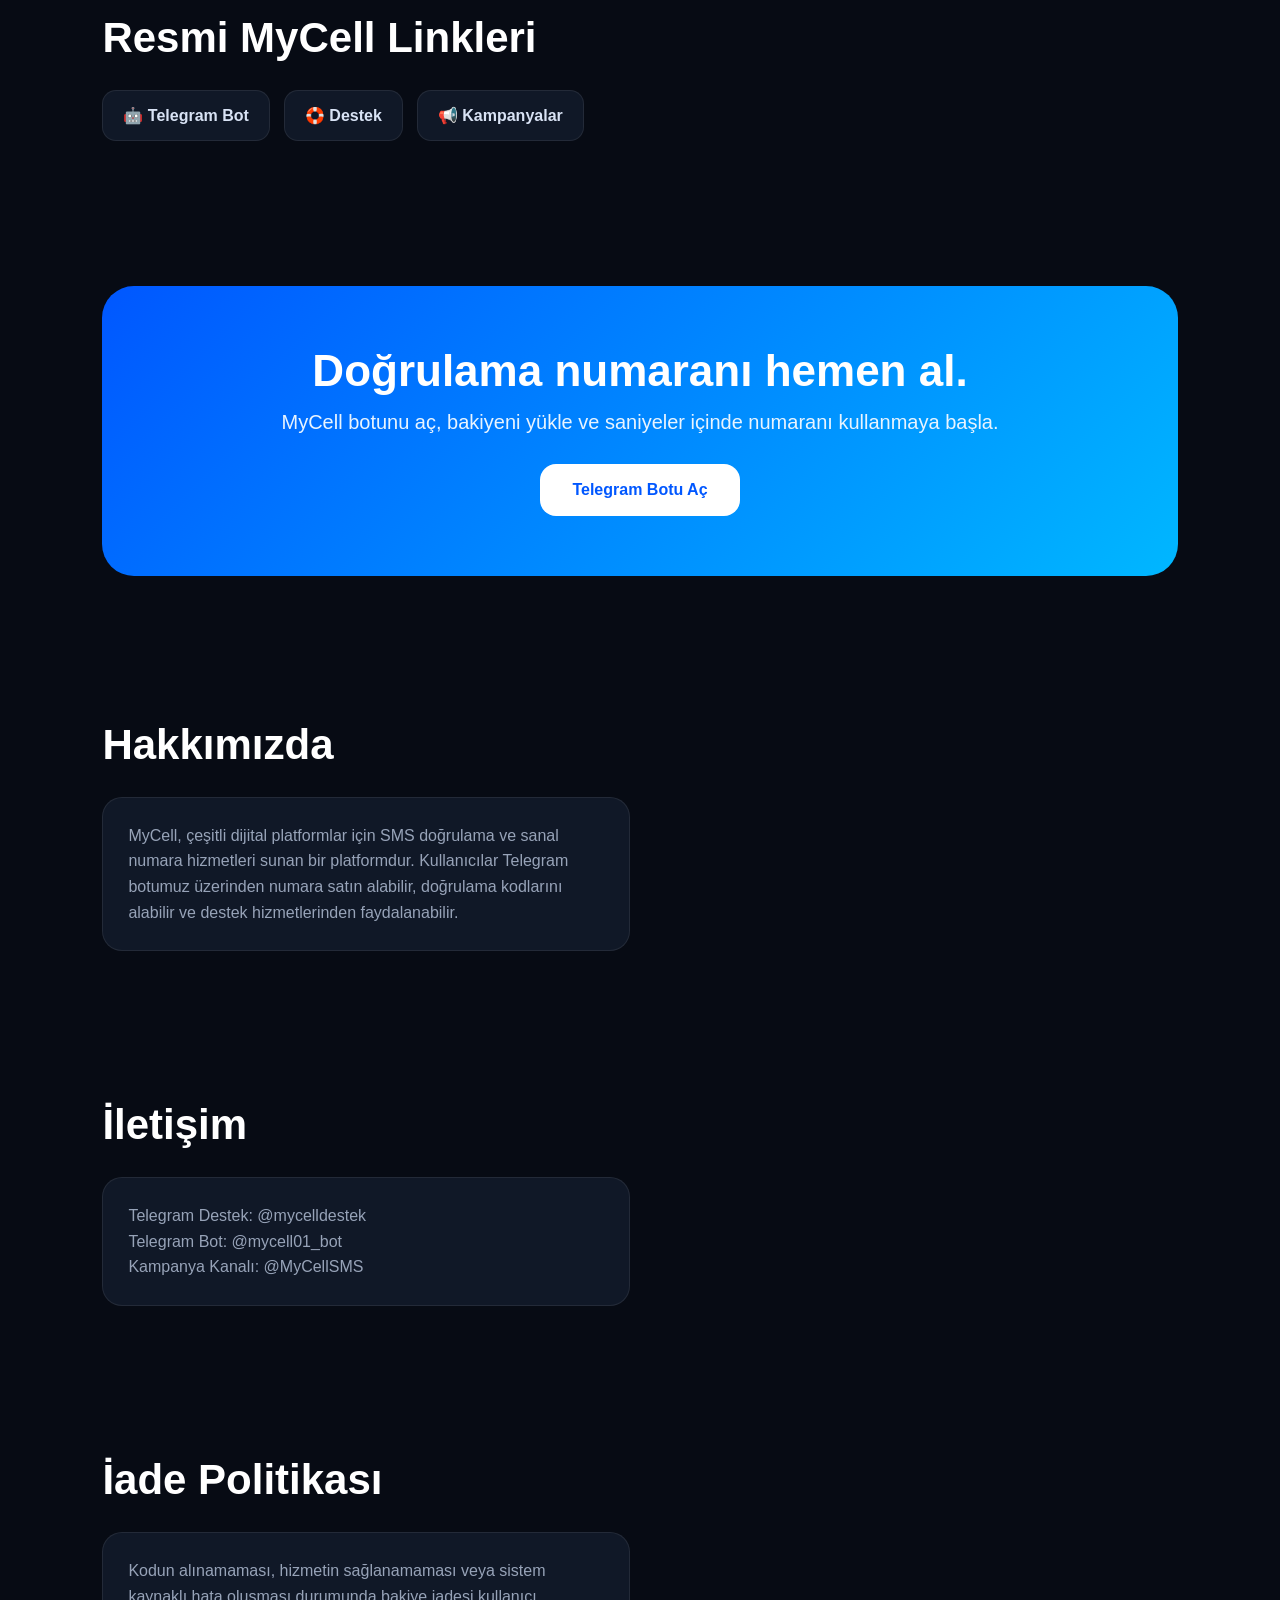
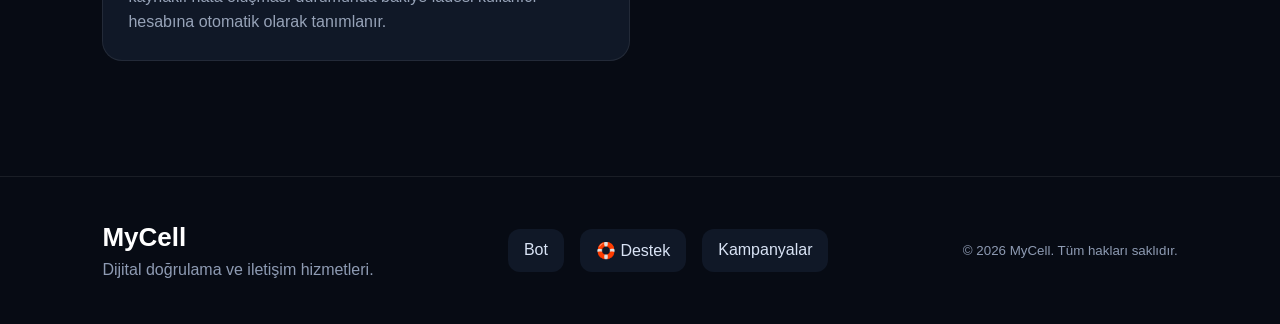
==== commit 1e57b8be: "Add about contact refund sections" ====
--- a/index.html
+++ b/index.html
@@ -177,6 +177,42 @@
 </section>
 
 
+
+<section class="section">
+  <h2>Hakkımızda</h2>
+  <div class="faq">
+    <div>
+      <p>
+      MyCell, çeşitli dijital platformlar için SMS doğrulama ve sanal numara hizmetleri sunan bir platformdur.
+      Kullanıcılar Telegram botumuz üzerinden numara satın alabilir, doğrulama kodlarını alabilir ve destek hizmetlerinden faydalanabilir.
+      </p>
+    </div>
+  </div>
+</section>
+
+<section class="section">
+  <h2>İletişim</h2>
+  <div class="faq">
+    <div>
+      <p>Telegram Destek: @mycelldestek</p>
+      <p>Telegram Bot: @mycell01_bot</p>
+      <p>Kampanya Kanalı: @MyCellSMS</p>
+    </div>
+  </div>
+</section>
+
+<section class="section">
+  <h2>İade Politikası</h2>
+  <div class="faq">
+    <div>
+      <p>
+      Kodun alınamaması, hizmetin sağlanamaması veya sistem kaynaklı hata oluşması durumunda
+      bakiye iadesi kullanıcı hesabına otomatik olarak tanımlanır.
+      </p>
+    </div>
+  </div>
+</section>
+
 <footer class="footer">
   <div>
     <strong>MyCell</strong>
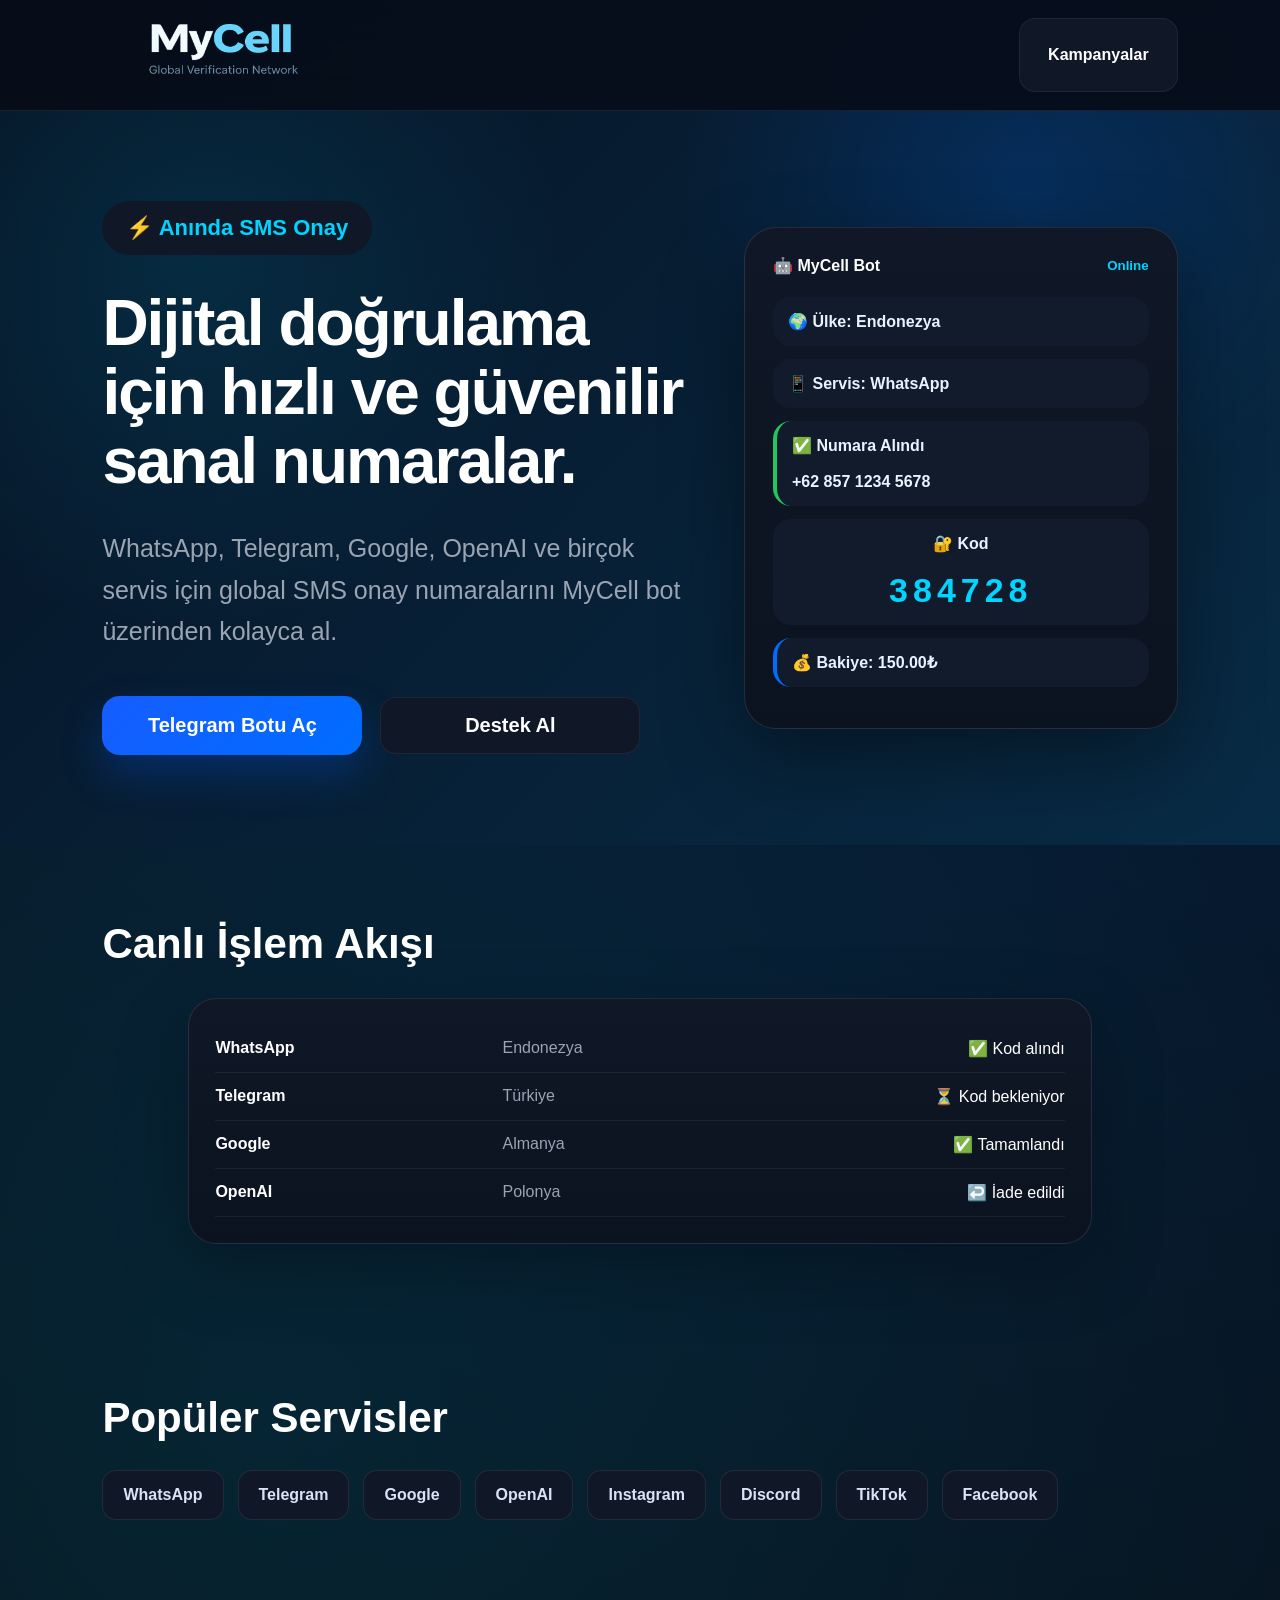
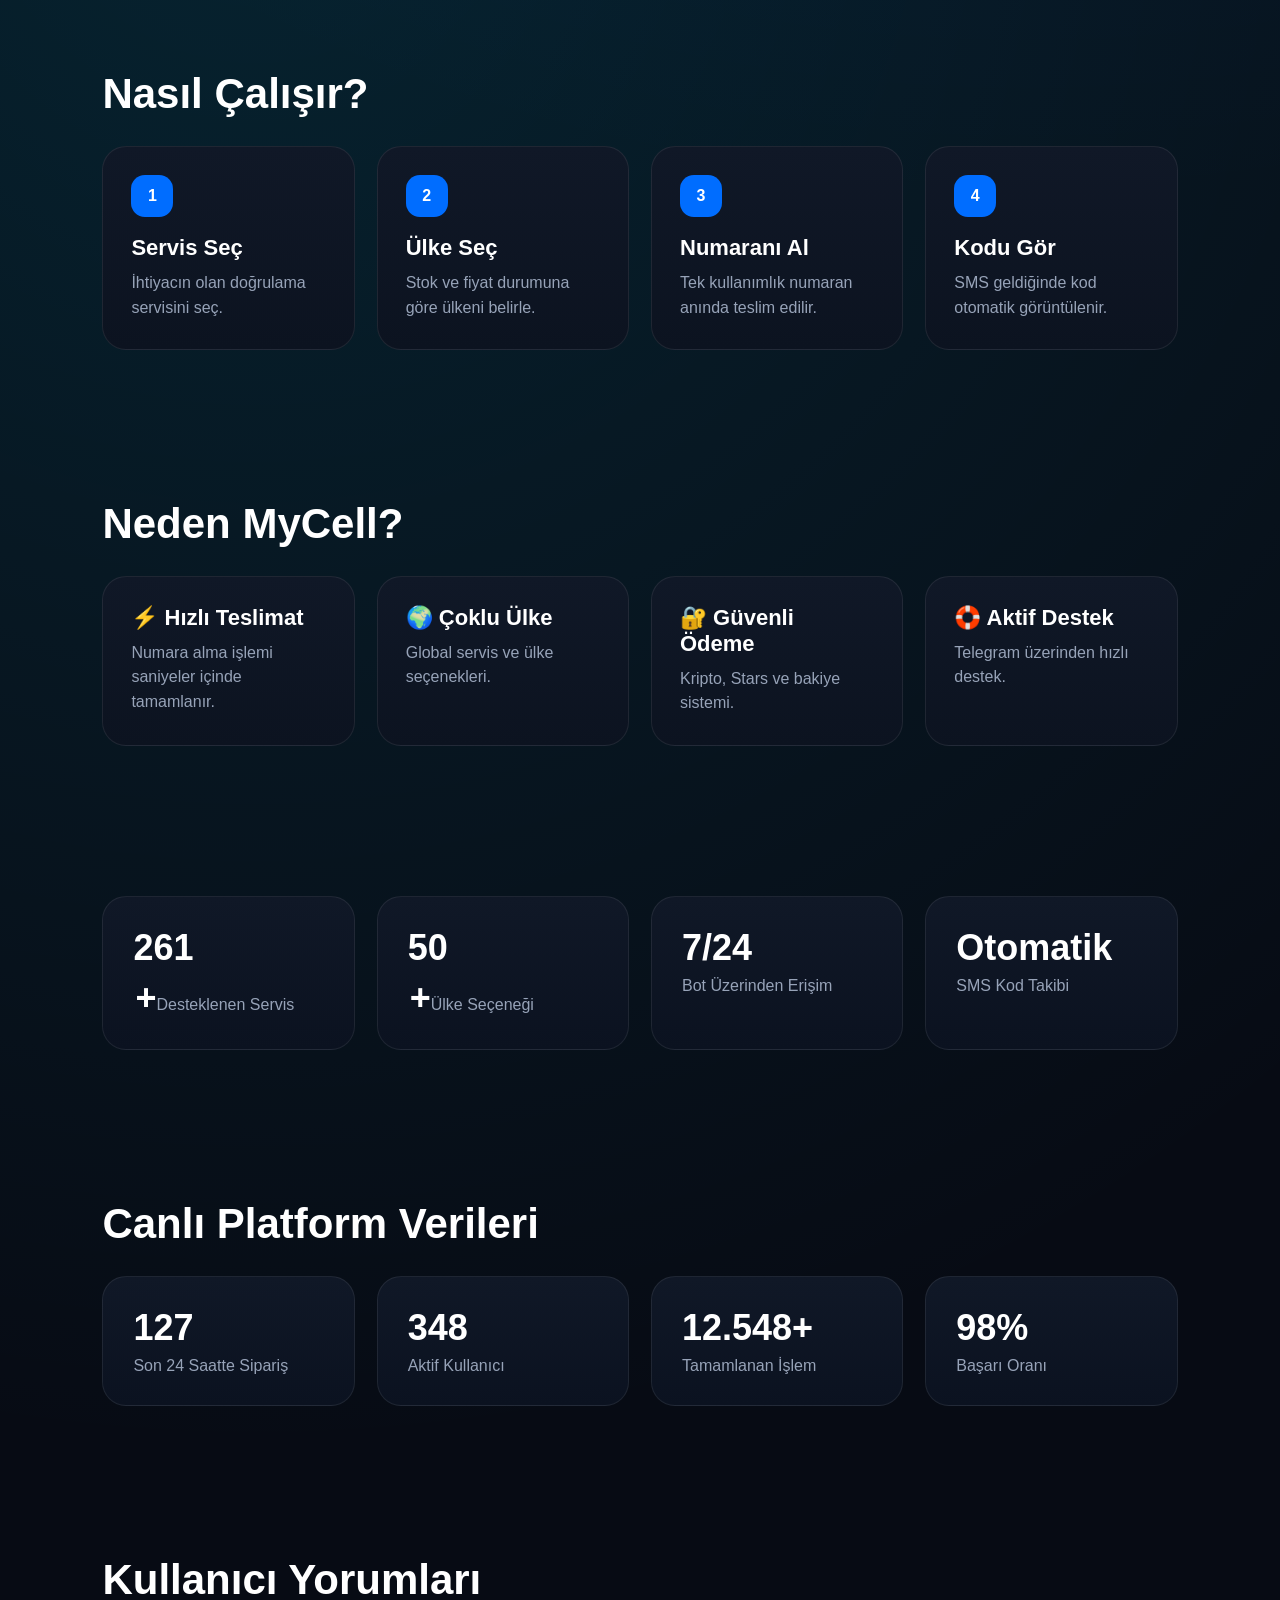
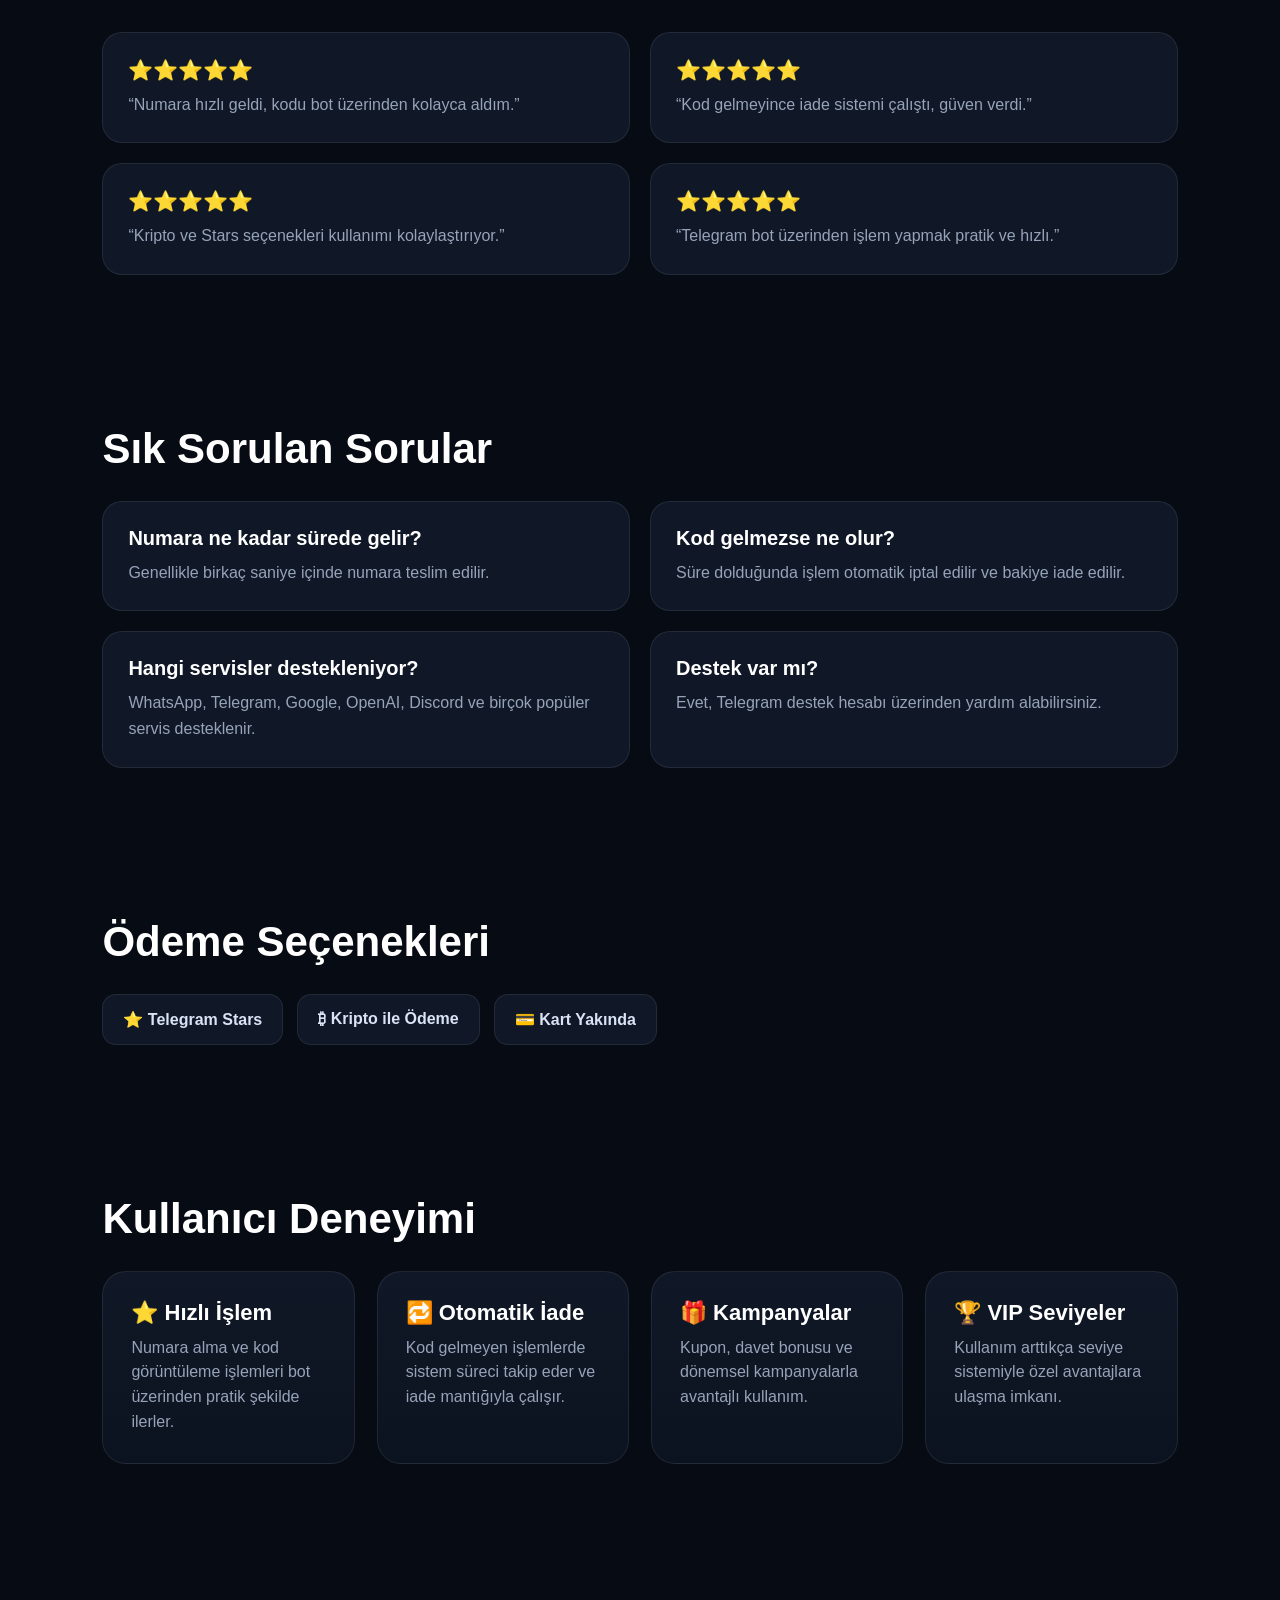
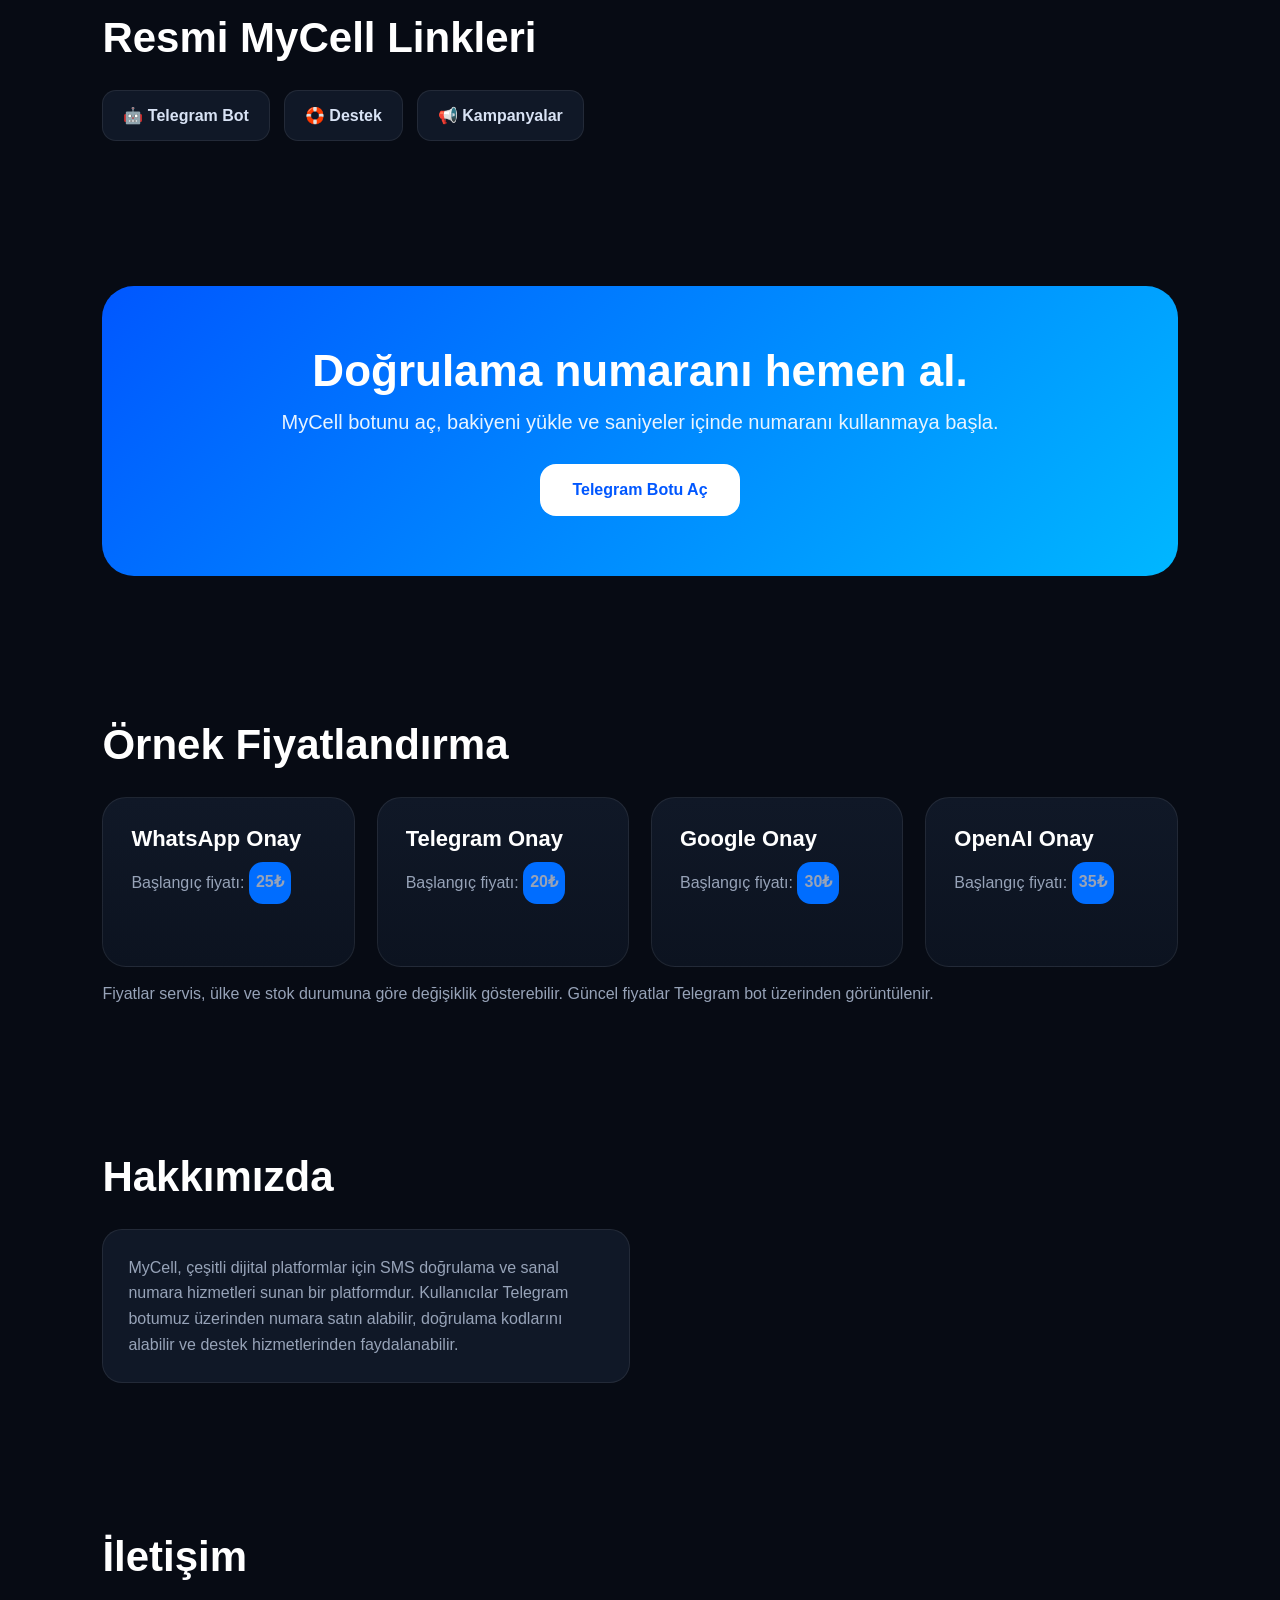
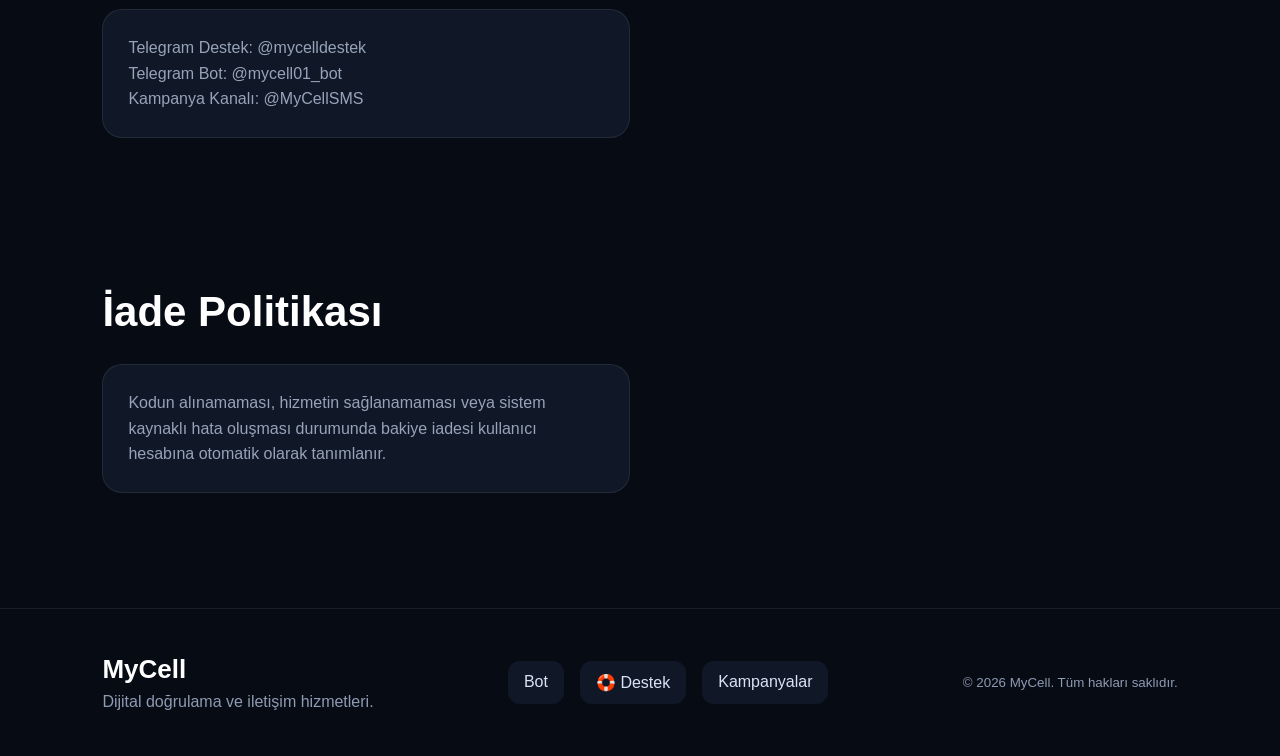
==== commit eaa24e49: "Add pricing section" ====
--- a/index.html
+++ b/index.html
@@ -178,6 +178,18 @@
 
 
 
+
+<section class="section">
+  <h2>Örnek Fiyatlandırma</h2>
+  <div class="steps">
+    <div><h4>WhatsApp Onay</h4><p>Başlangıç fiyatı: <b>25₺</b></p></div>
+    <div><h4>Telegram Onay</h4><p>Başlangıç fiyatı: <b>20₺</b></p></div>
+    <div><h4>Google Onay</h4><p>Başlangıç fiyatı: <b>30₺</b></p></div>
+    <div><h4>OpenAI Onay</h4><p>Başlangıç fiyatı: <b>35₺</b></p></div>
+  </div>
+  <p style="color:#97a3b8;margin-top:18px;">Fiyatlar servis, ülke ve stok durumuna göre değişiklik gösterebilir. Güncel fiyatlar Telegram bot üzerinden görüntülenir.</p>
+</section>
+
 <section class="section">
   <h2>Hakkımızda</h2>
   <div class="faq">
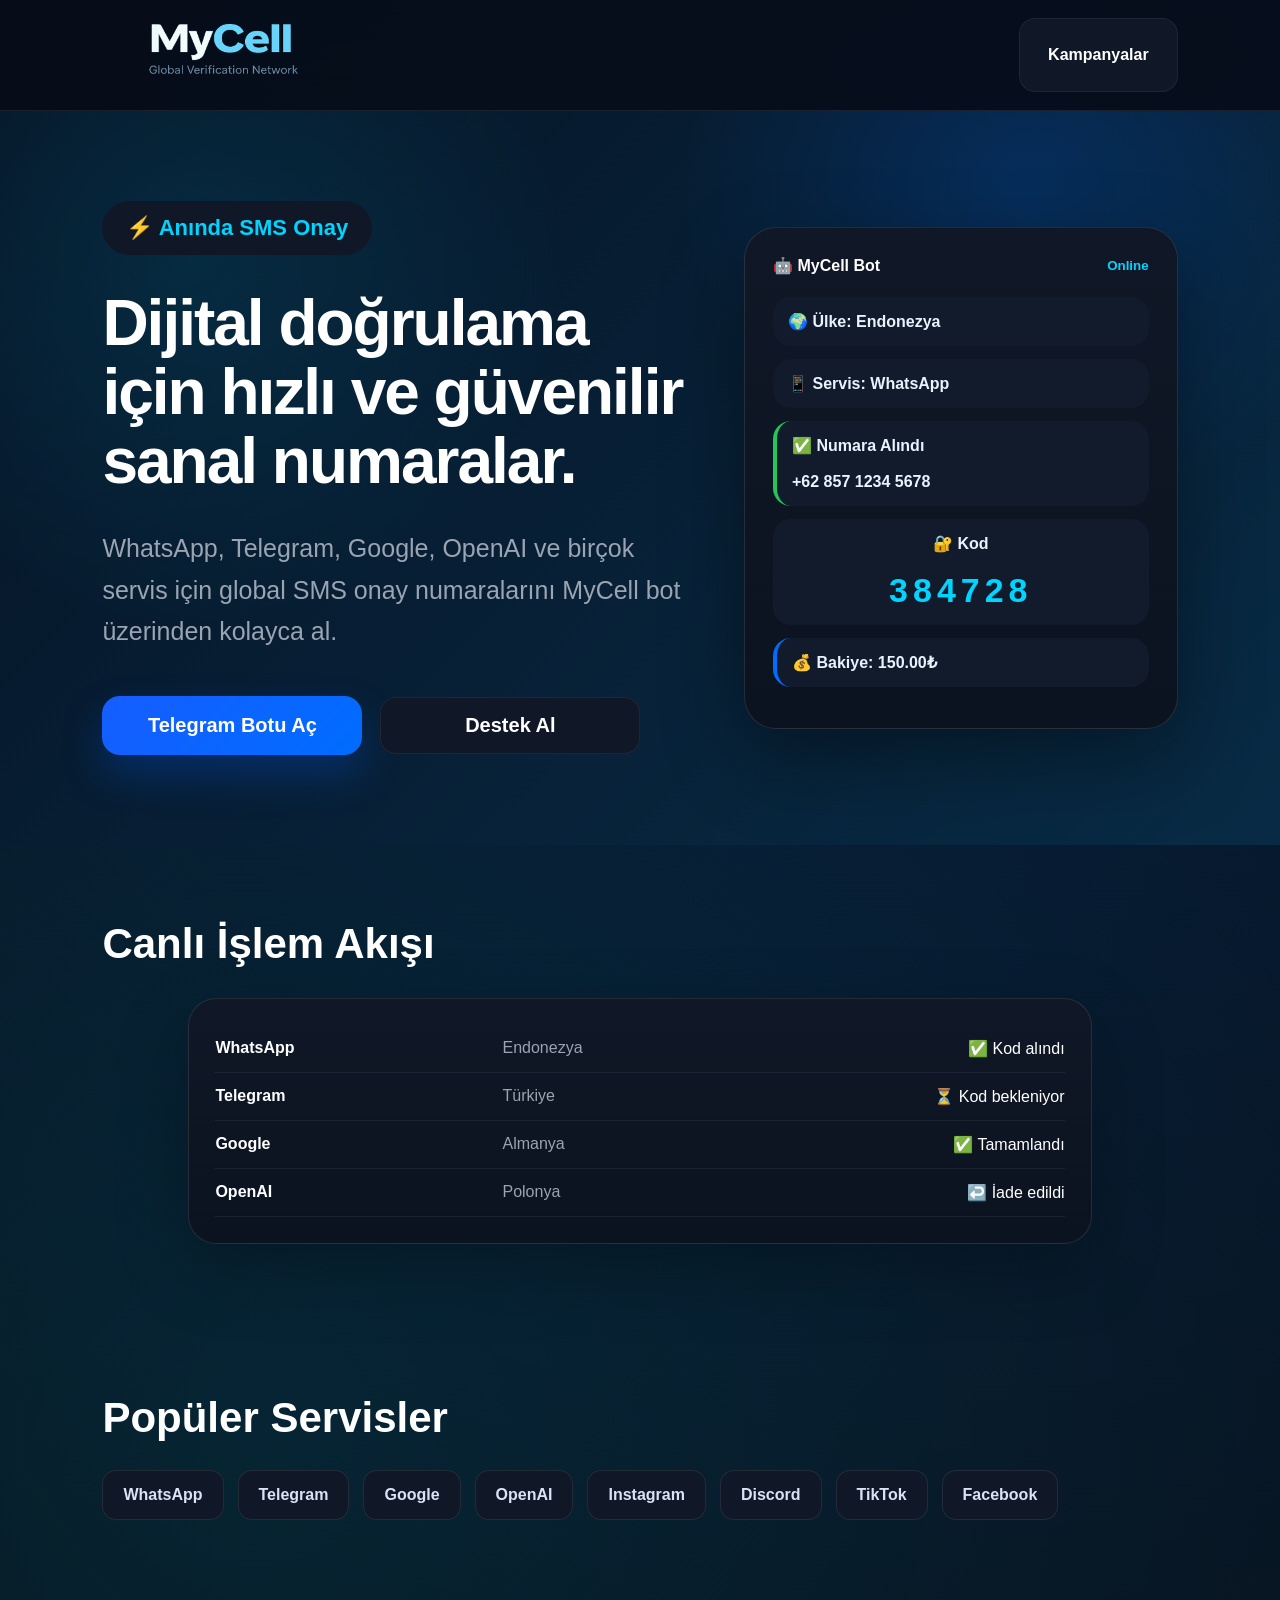
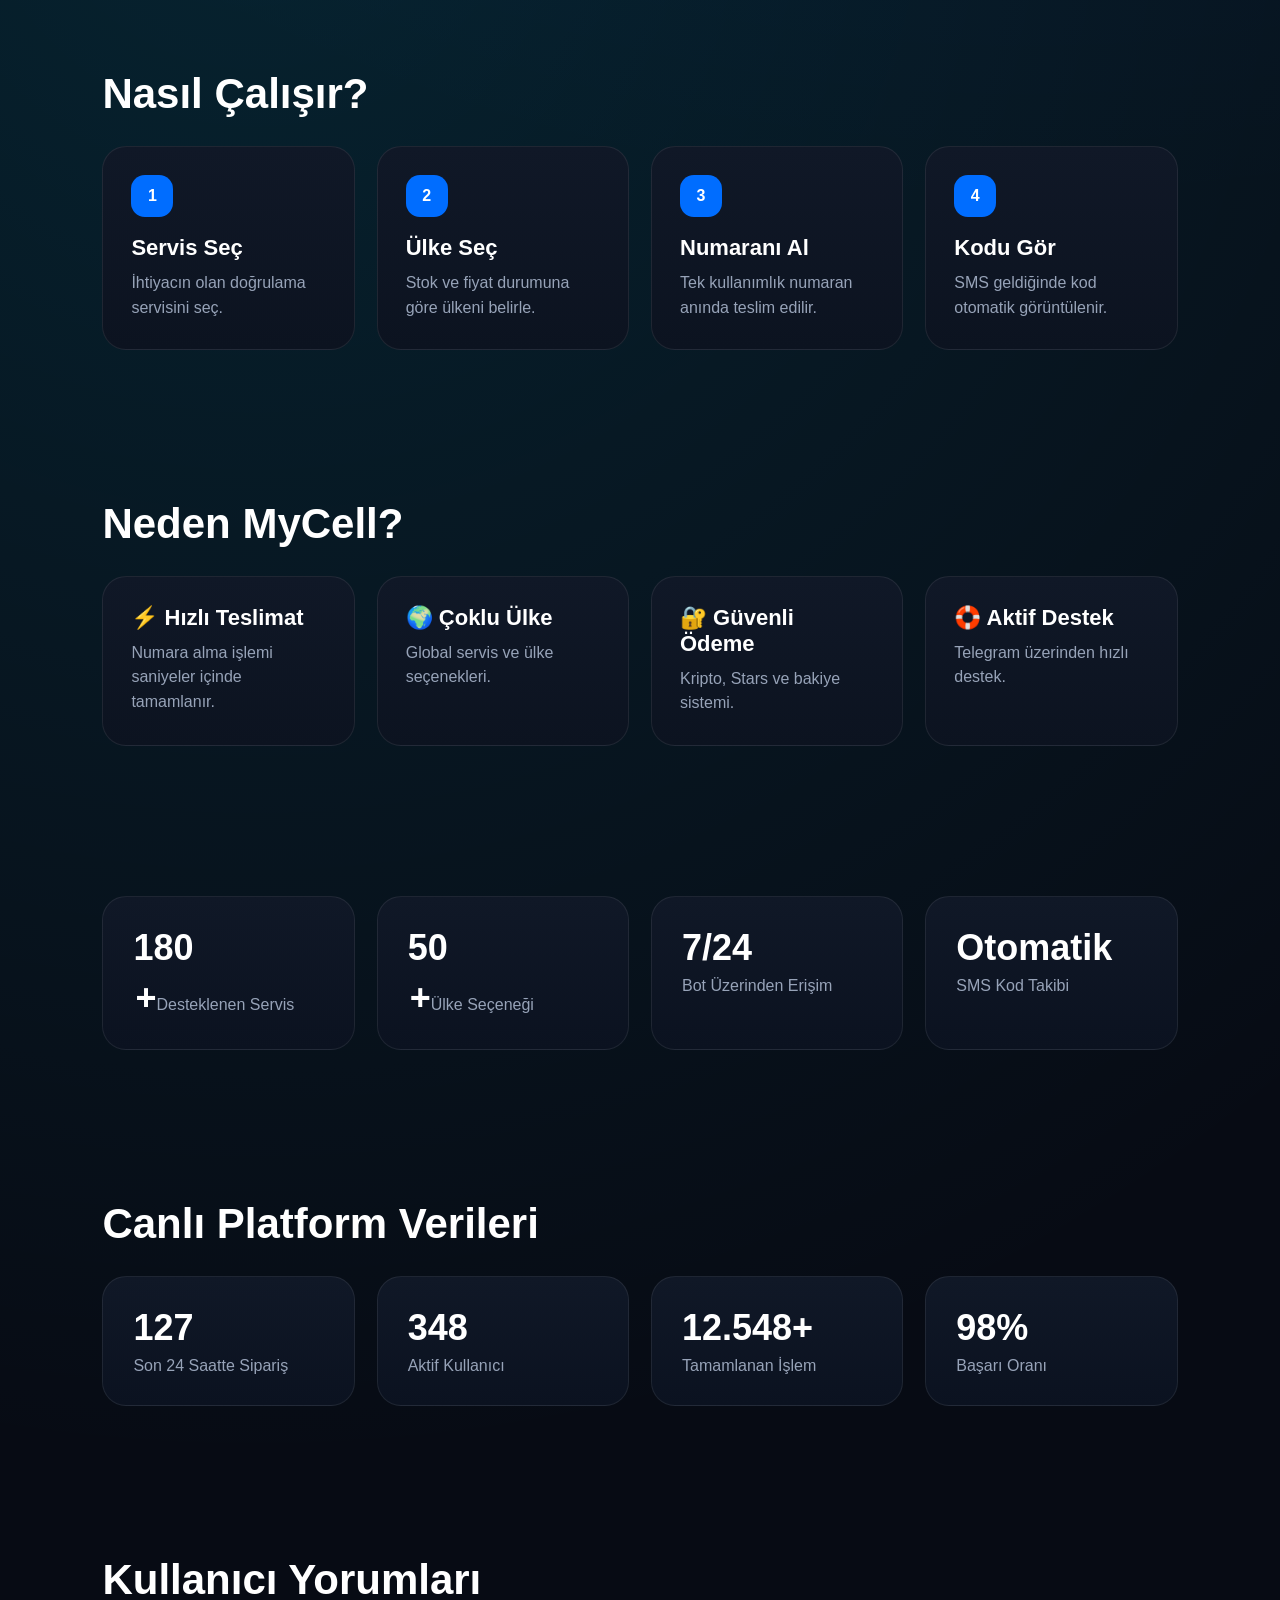
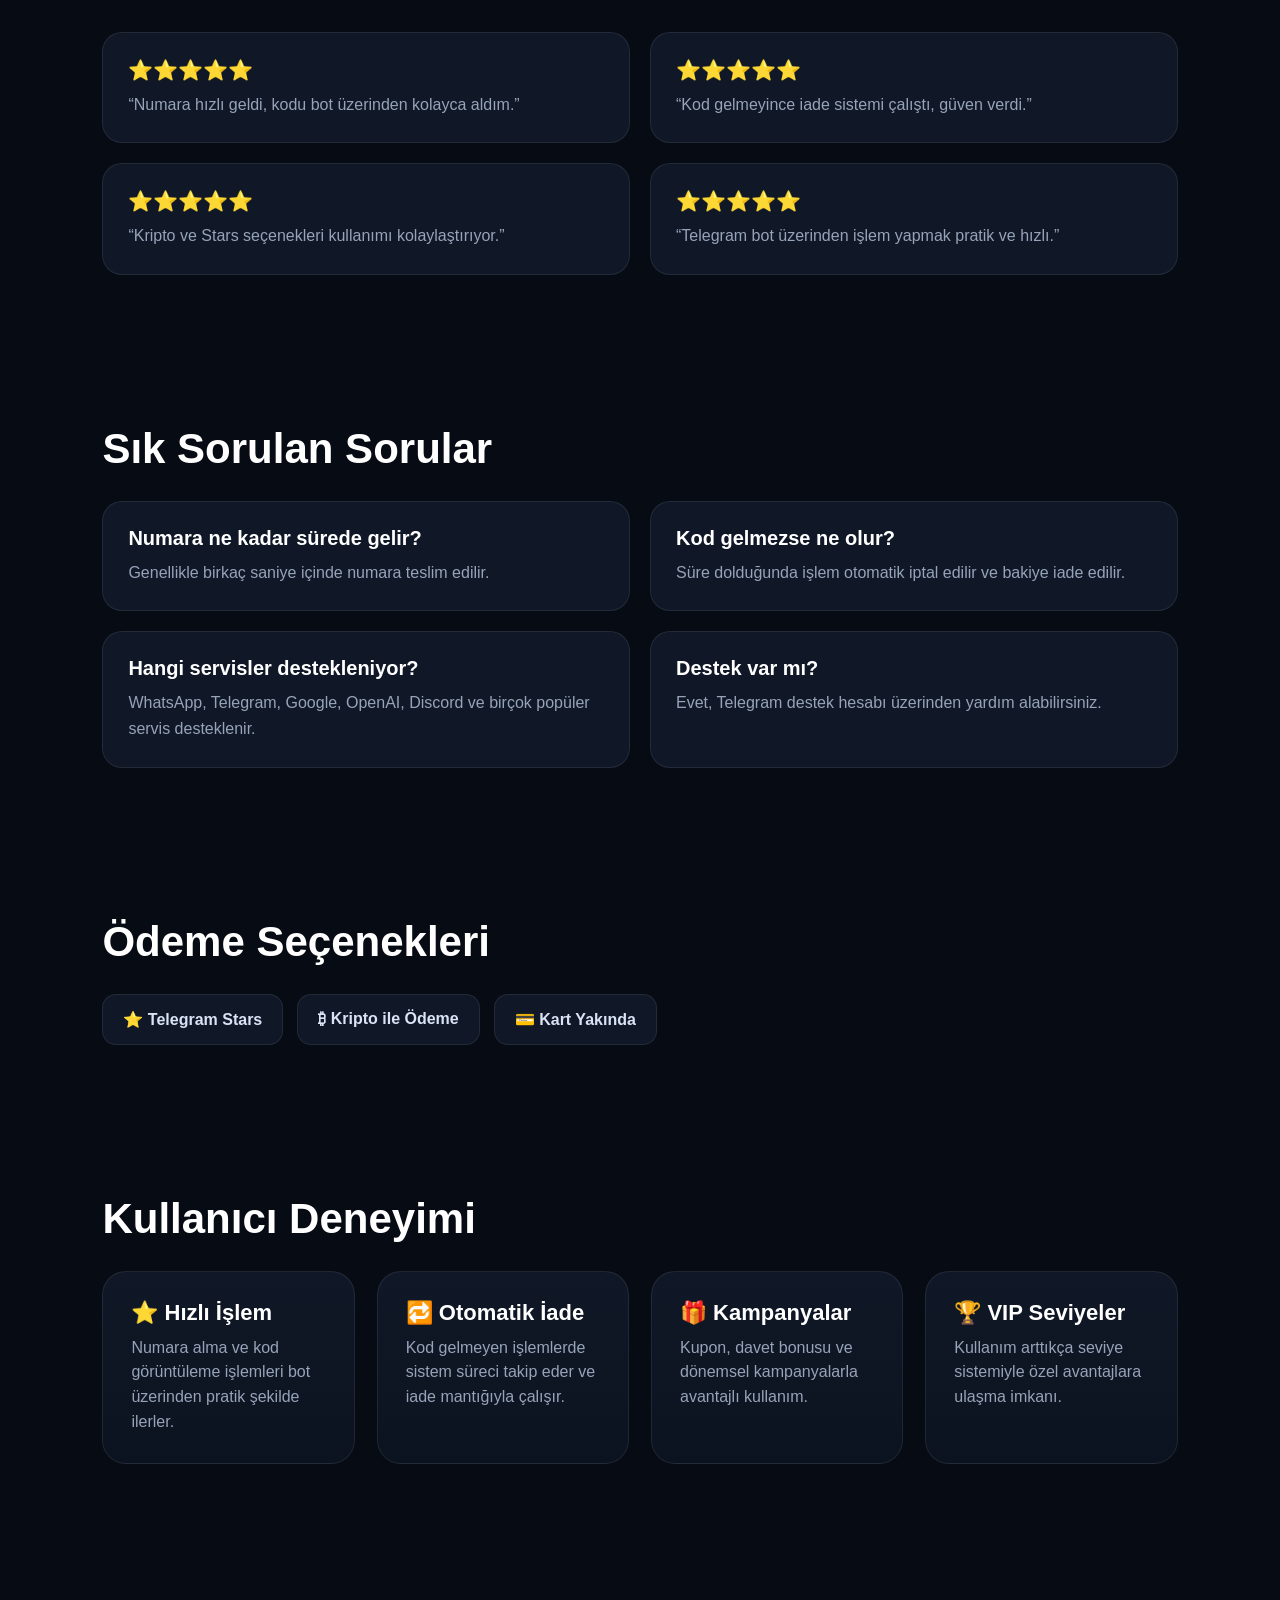
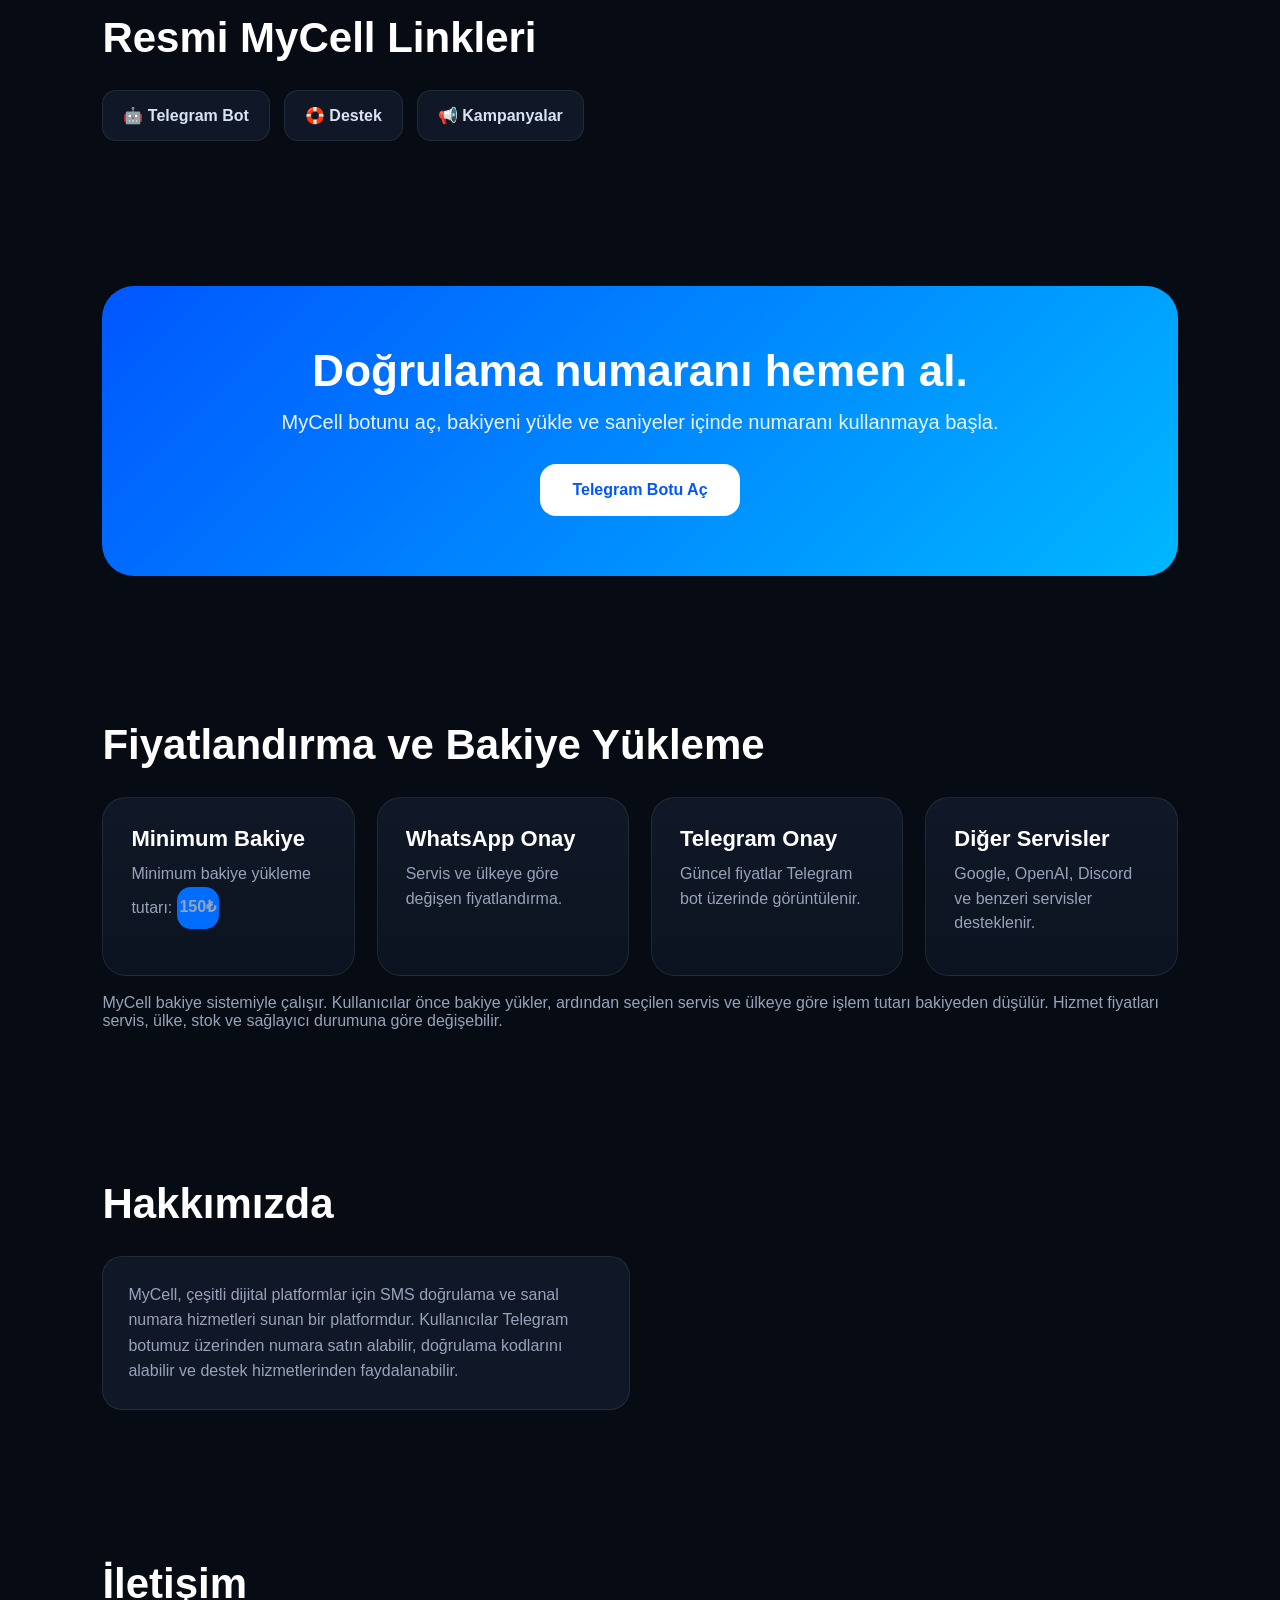
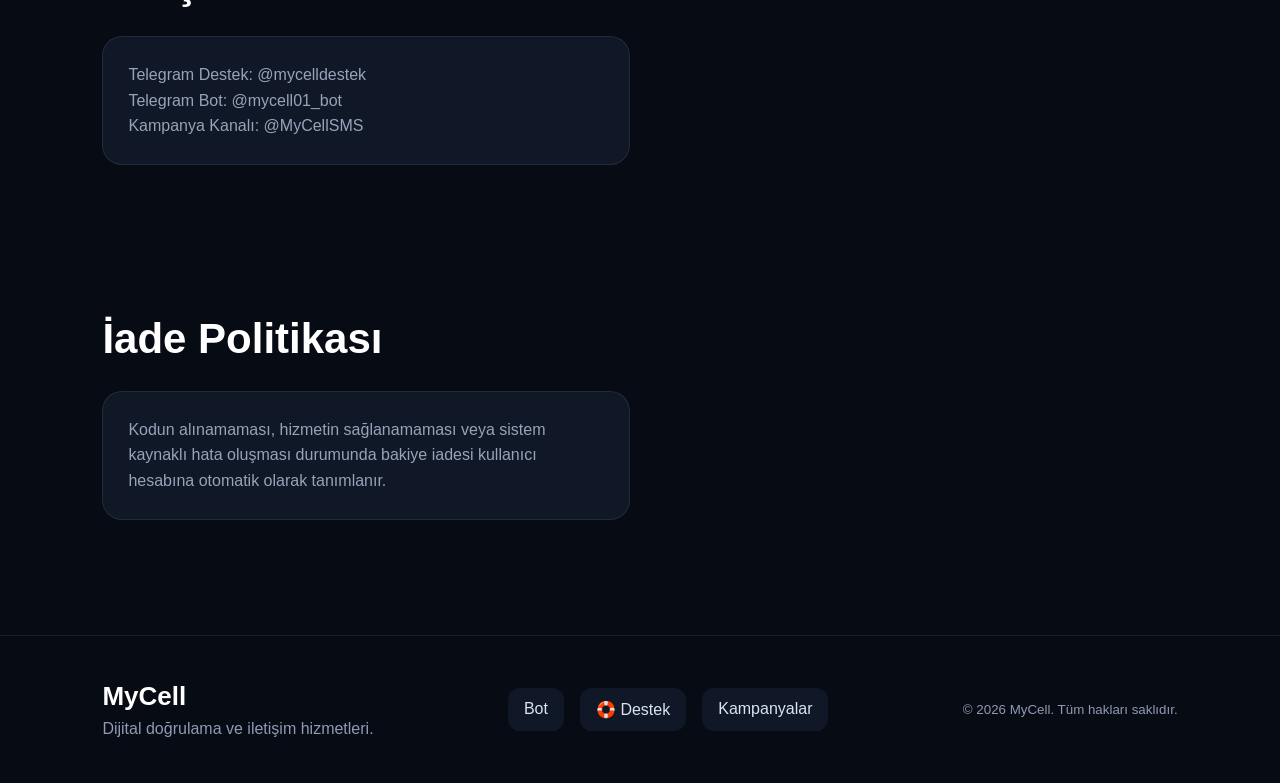
==== commit ac62326b: "Update pricing and minimum balance" ====
--- a/index.html
+++ b/index.html
@@ -179,16 +179,21 @@
 
 
 
-<section class="section">
-  <h2>Örnek Fiyatlandırma</h2>
+
+<section class="section">
+  <h2>Fiyatlandırma ve Bakiye Yükleme</h2>
   <div class="steps">
-    <div><h4>WhatsApp Onay</h4><p>Başlangıç fiyatı: <b>25₺</b></p></div>
-    <div><h4>Telegram Onay</h4><p>Başlangıç fiyatı: <b>20₺</b></p></div>
-    <div><h4>Google Onay</h4><p>Başlangıç fiyatı: <b>30₺</b></p></div>
-    <div><h4>OpenAI Onay</h4><p>Başlangıç fiyatı: <b>35₺</b></p></div>
-  </div>
-  <p style="color:#97a3b8;margin-top:18px;">Fiyatlar servis, ülke ve stok durumuna göre değişiklik gösterebilir. Güncel fiyatlar Telegram bot üzerinden görüntülenir.</p>
-</section>
+    <div><h4>Minimum Bakiye</h4><p>Minimum bakiye yükleme tutarı: <b>150₺</b></p></div>
+    <div><h4>WhatsApp Onay</h4><p>Servis ve ülkeye göre değişen fiyatlandırma.</p></div>
+    <div><h4>Telegram Onay</h4><p>Güncel fiyatlar Telegram bot üzerinde görüntülenir.</p></div>
+    <div><h4>Diğer Servisler</h4><p>Google, OpenAI, Discord ve benzeri servisler desteklenir.</p></div>
+  </div>
+  <p style="color:#97a3b8;margin-top:18px;">
+    MyCell bakiye sistemiyle çalışır. Kullanıcılar önce bakiye yükler, ardından seçilen servis ve ülkeye göre işlem tutarı bakiyeden düşülür.
+    Hizmet fiyatları servis, ülke, stok ve sağlayıcı durumuna göre değişebilir.
+  </p>
+</section>
+
 
 <section class="section">
   <h2>Hakkımızda</h2>
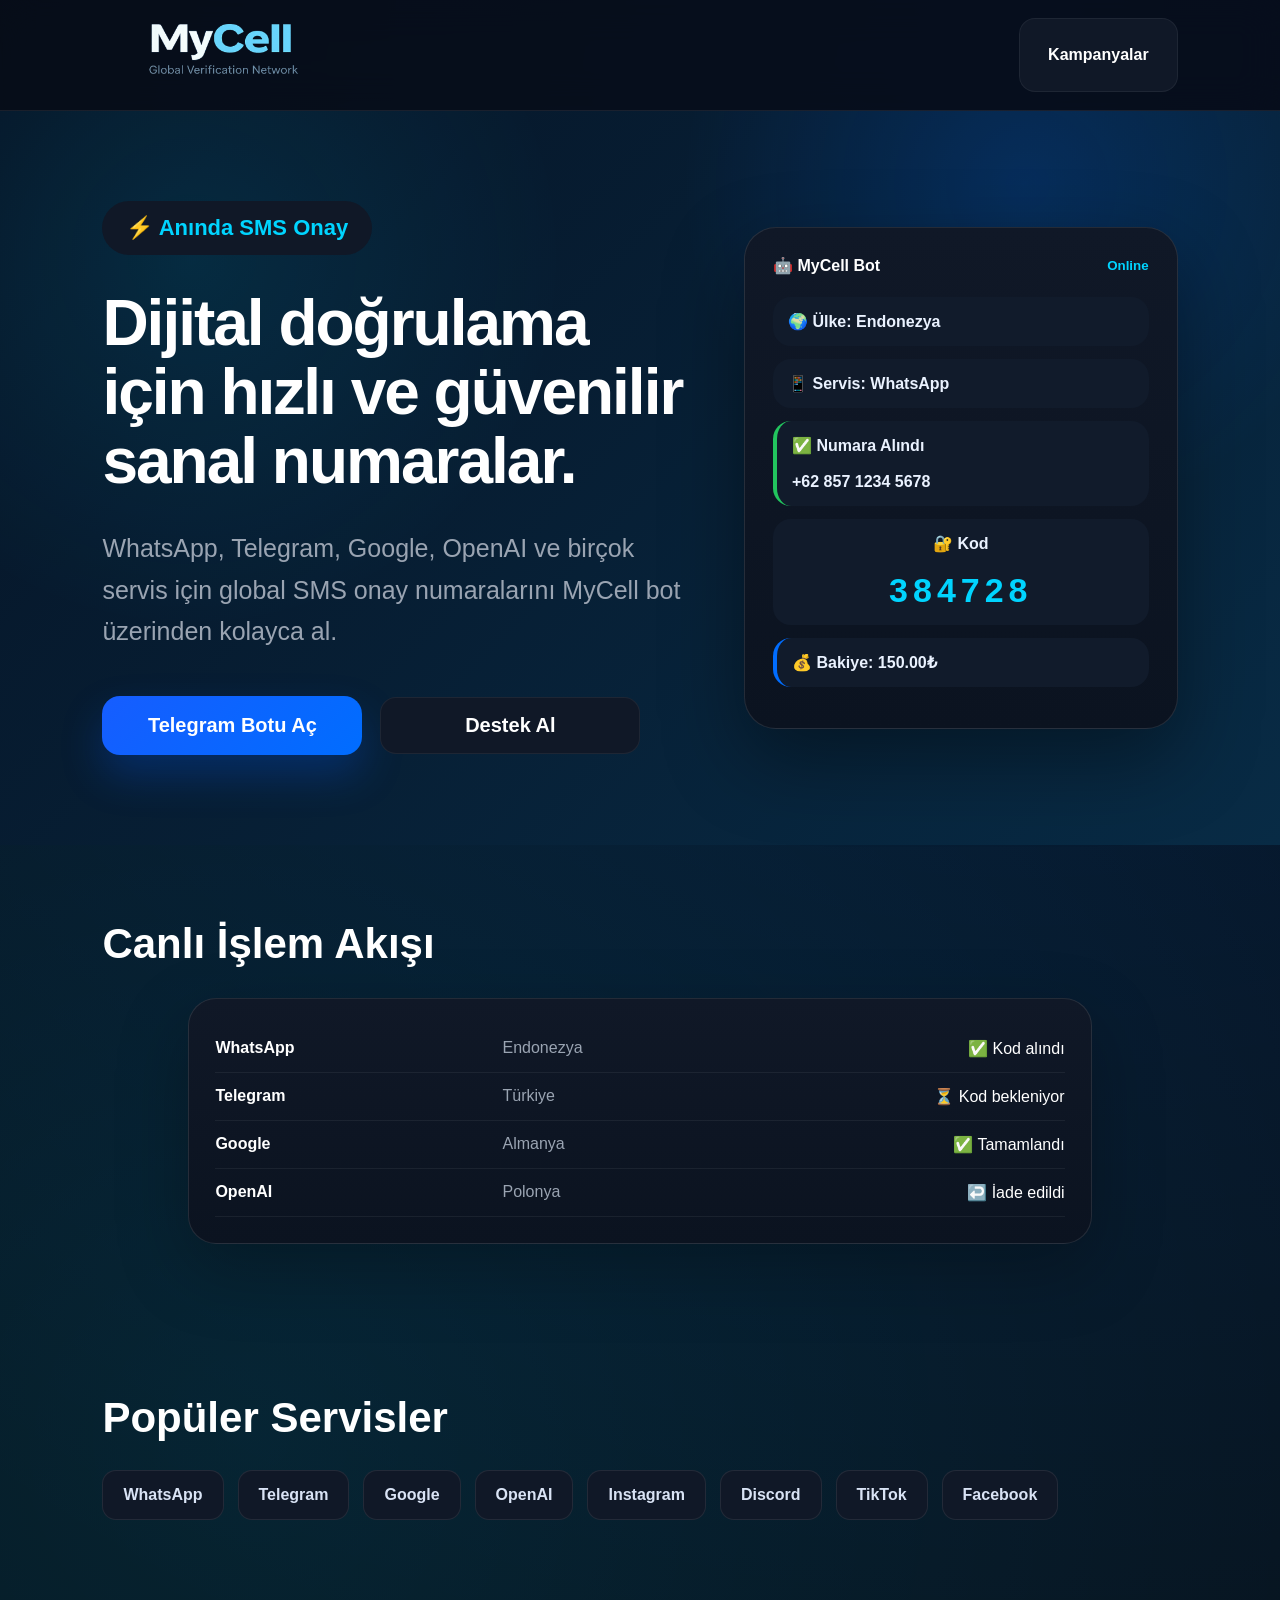
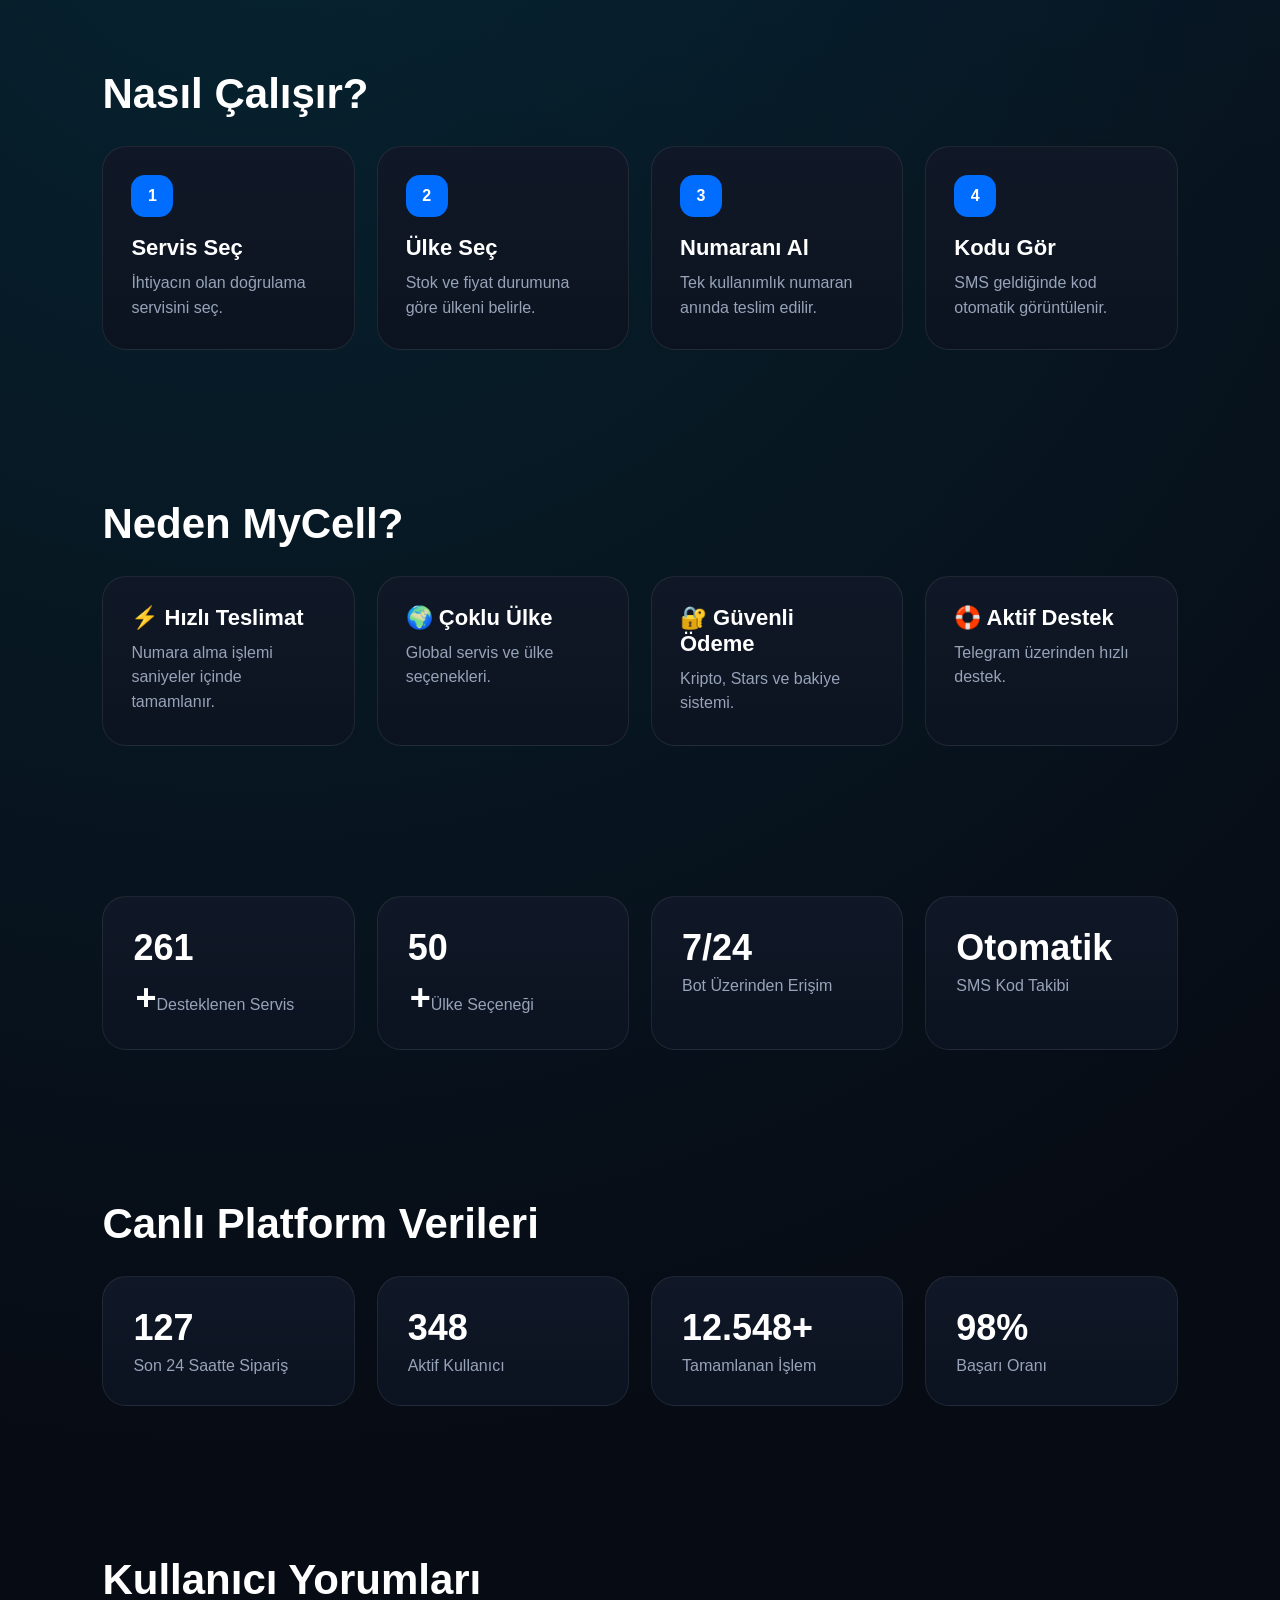
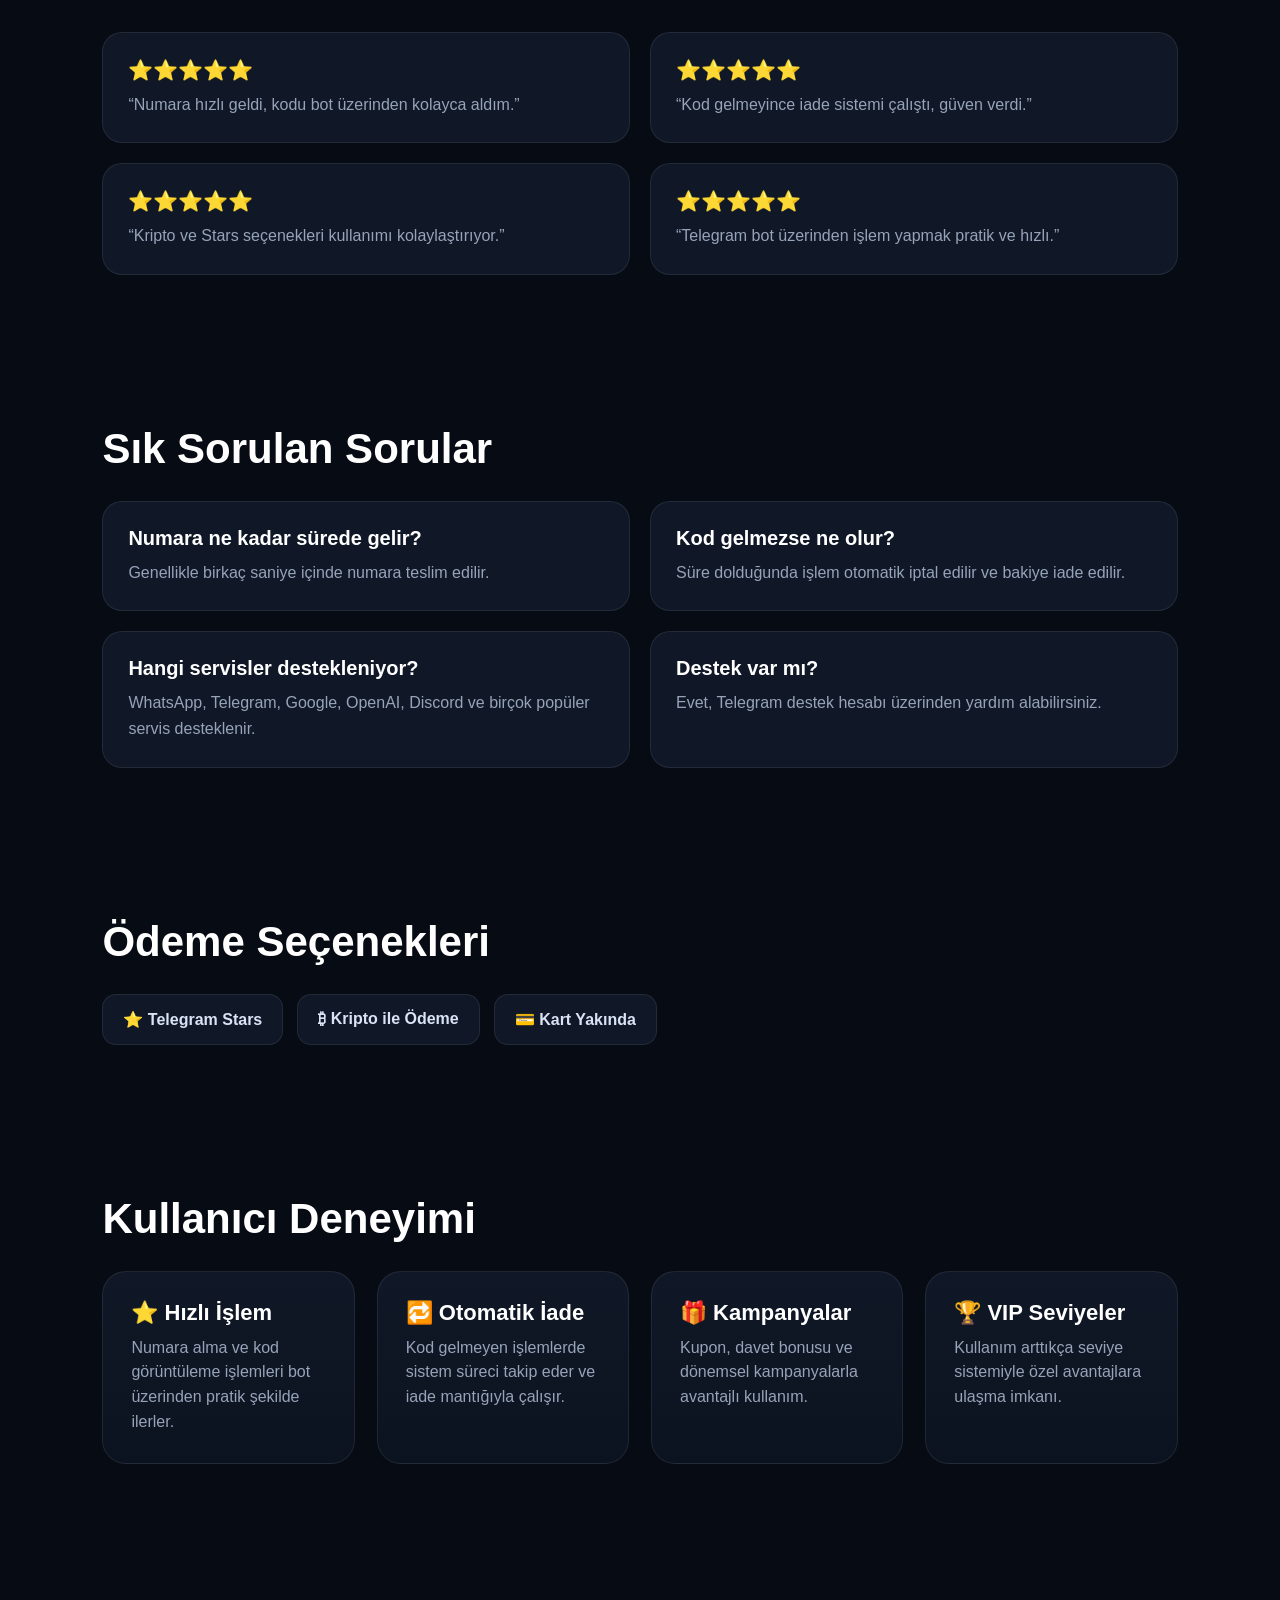
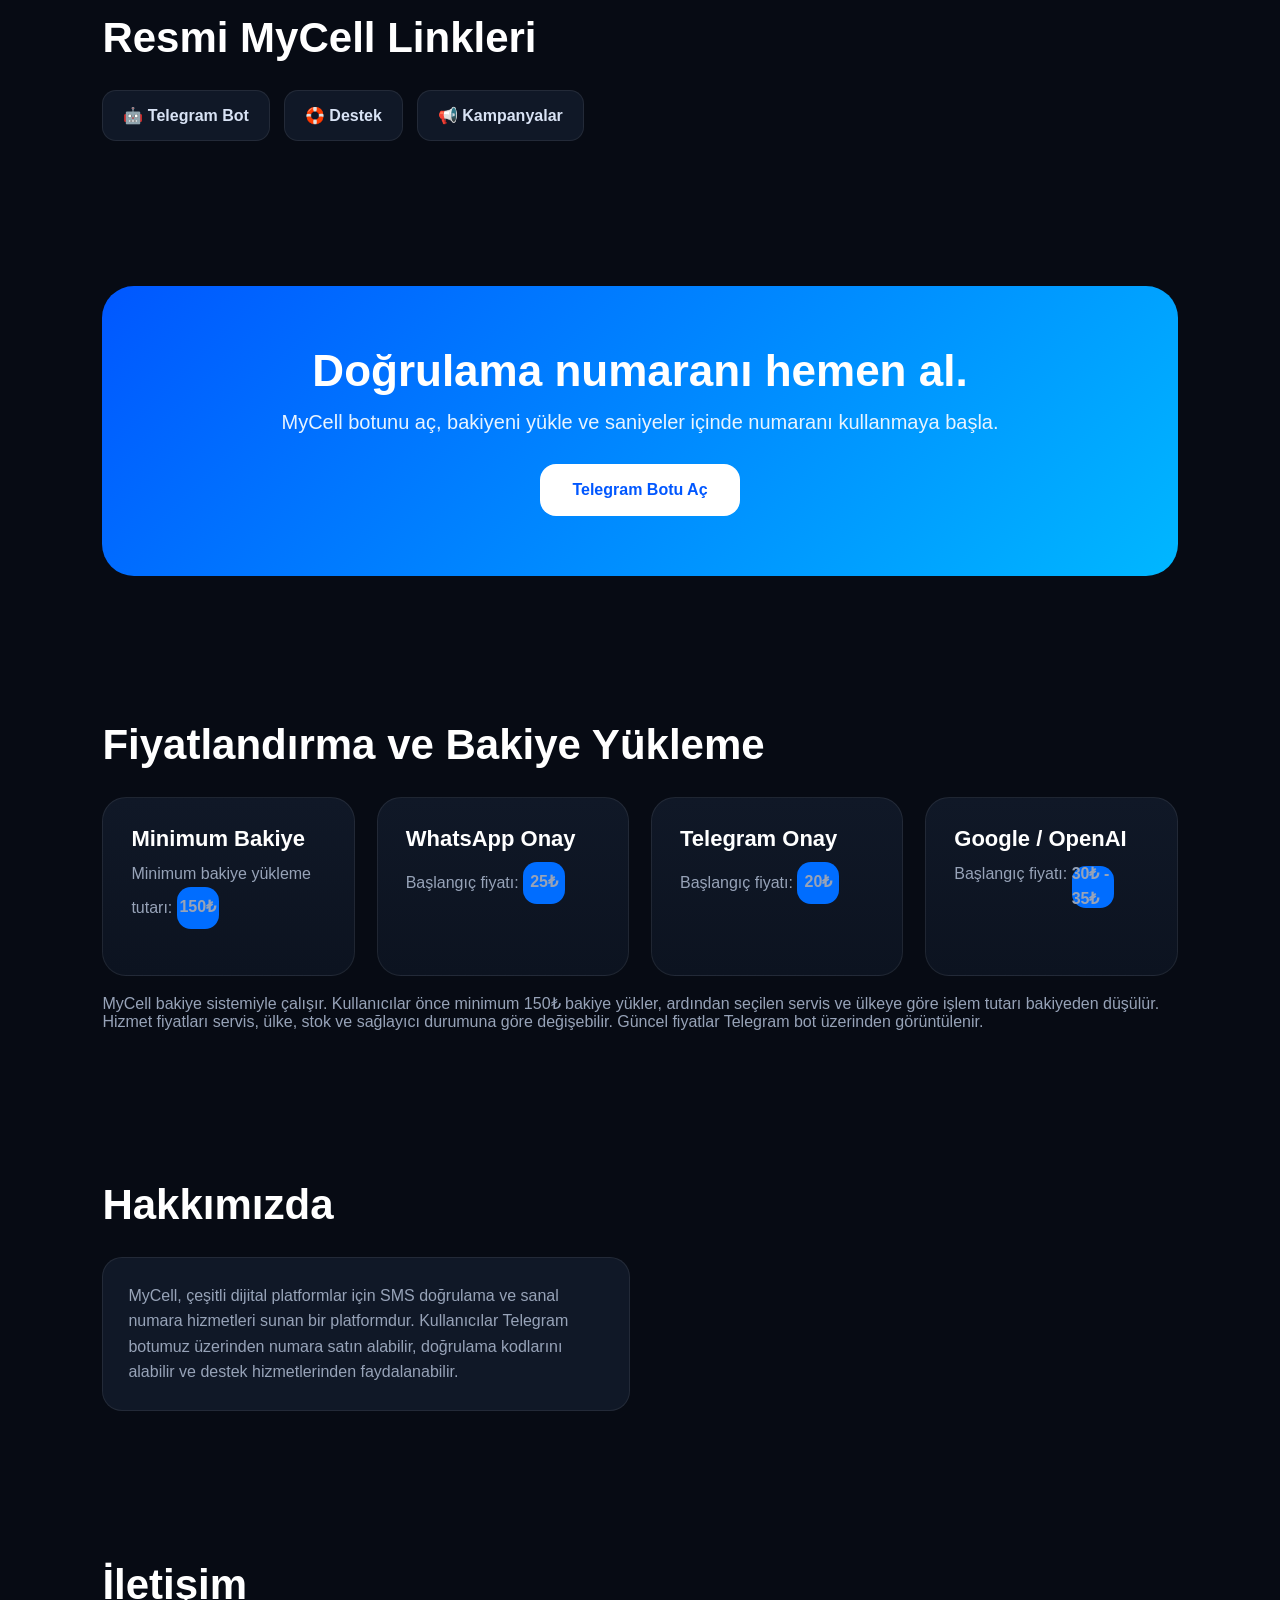
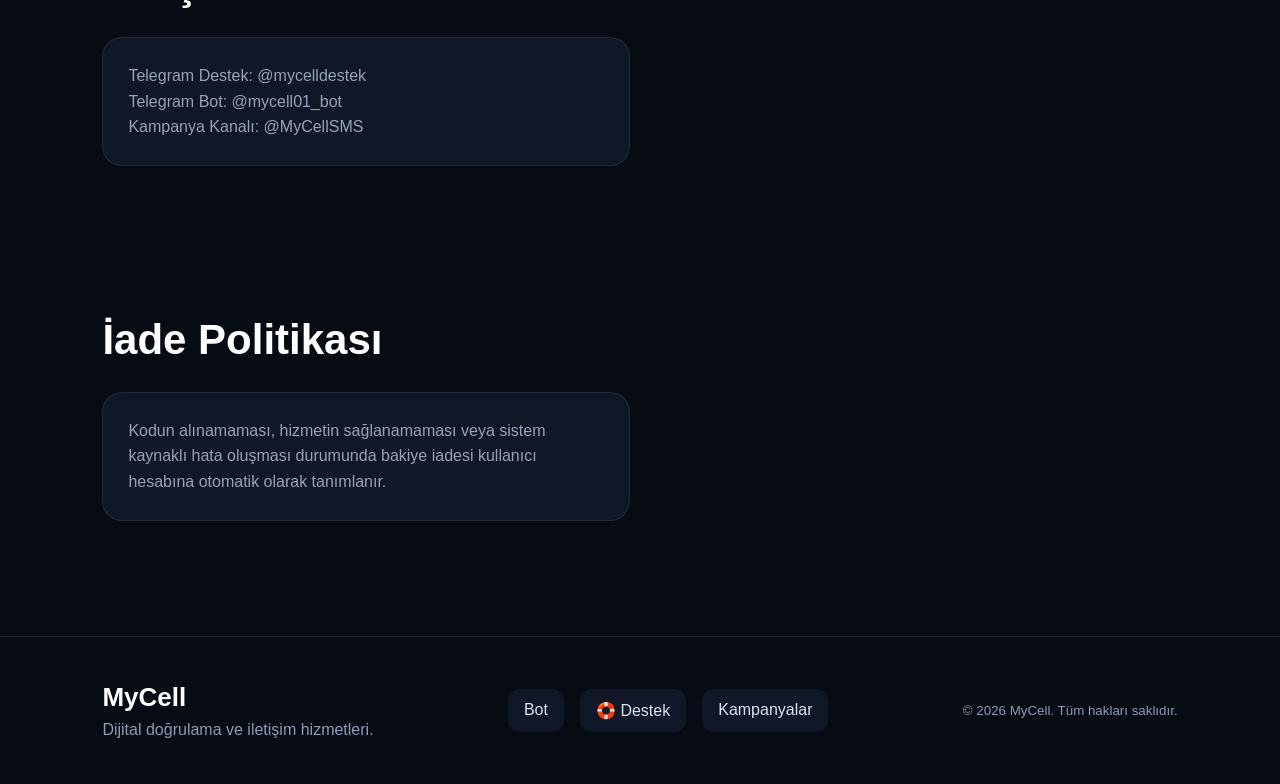
==== commit 0fb0e8ef: "Restore starting prices with minimum balance" ====
--- a/index.html
+++ b/index.html
@@ -180,19 +180,21 @@
 
 
 
+
 <section class="section">
   <h2>Fiyatlandırma ve Bakiye Yükleme</h2>
   <div class="steps">
     <div><h4>Minimum Bakiye</h4><p>Minimum bakiye yükleme tutarı: <b>150₺</b></p></div>
-    <div><h4>WhatsApp Onay</h4><p>Servis ve ülkeye göre değişen fiyatlandırma.</p></div>
-    <div><h4>Telegram Onay</h4><p>Güncel fiyatlar Telegram bot üzerinde görüntülenir.</p></div>
-    <div><h4>Diğer Servisler</h4><p>Google, OpenAI, Discord ve benzeri servisler desteklenir.</p></div>
+    <div><h4>WhatsApp Onay</h4><p>Başlangıç fiyatı: <b>25₺</b></p></div>
+    <div><h4>Telegram Onay</h4><p>Başlangıç fiyatı: <b>20₺</b></p></div>
+    <div><h4>Google / OpenAI</h4><p>Başlangıç fiyatı: <b>30₺ - 35₺</b></p></div>
   </div>
   <p style="color:#97a3b8;margin-top:18px;">
-    MyCell bakiye sistemiyle çalışır. Kullanıcılar önce bakiye yükler, ardından seçilen servis ve ülkeye göre işlem tutarı bakiyeden düşülür.
-    Hizmet fiyatları servis, ülke, stok ve sağlayıcı durumuna göre değişebilir.
+    MyCell bakiye sistemiyle çalışır. Kullanıcılar önce minimum 150₺ bakiye yükler, ardından seçilen servis ve ülkeye göre işlem tutarı bakiyeden düşülür.
+    Hizmet fiyatları servis, ülke, stok ve sağlayıcı durumuna göre değişebilir. Güncel fiyatlar Telegram bot üzerinden görüntülenir.
   </p>
 </section>
+
 
 
 <section class="section">
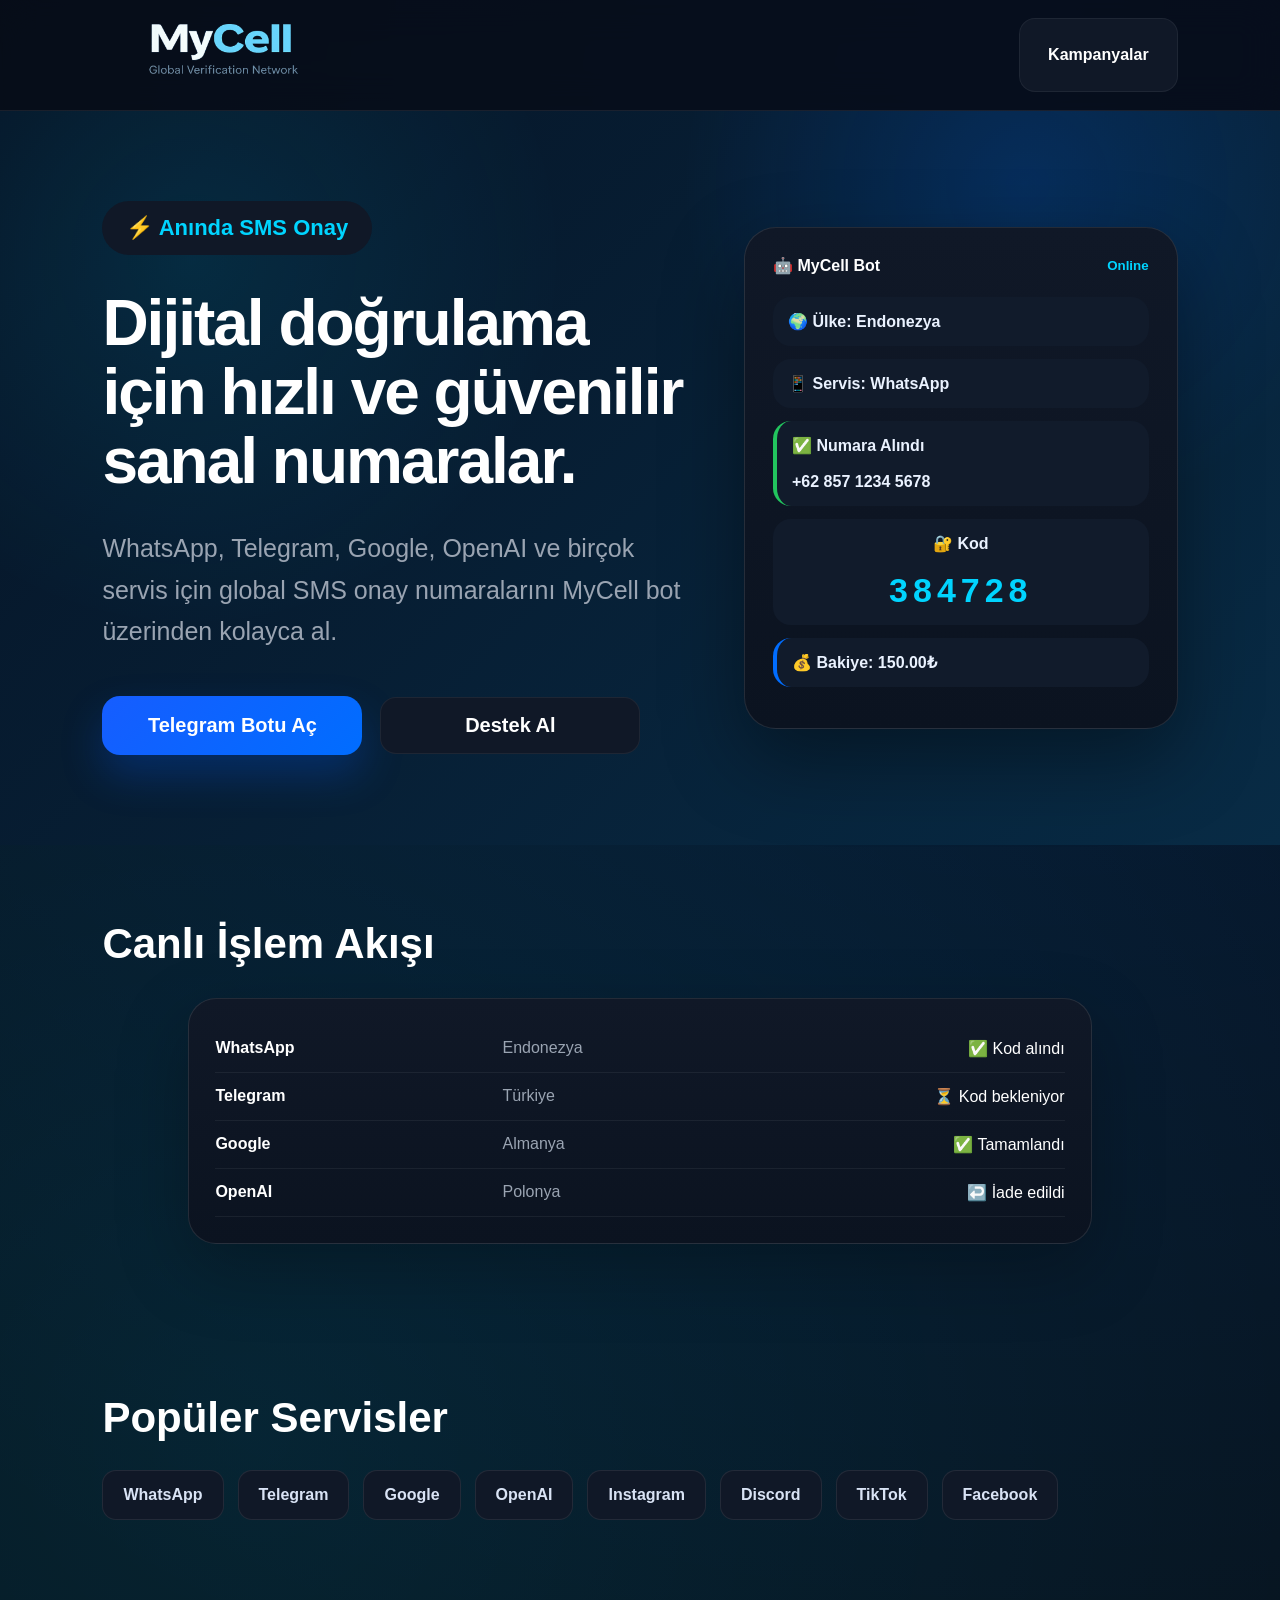
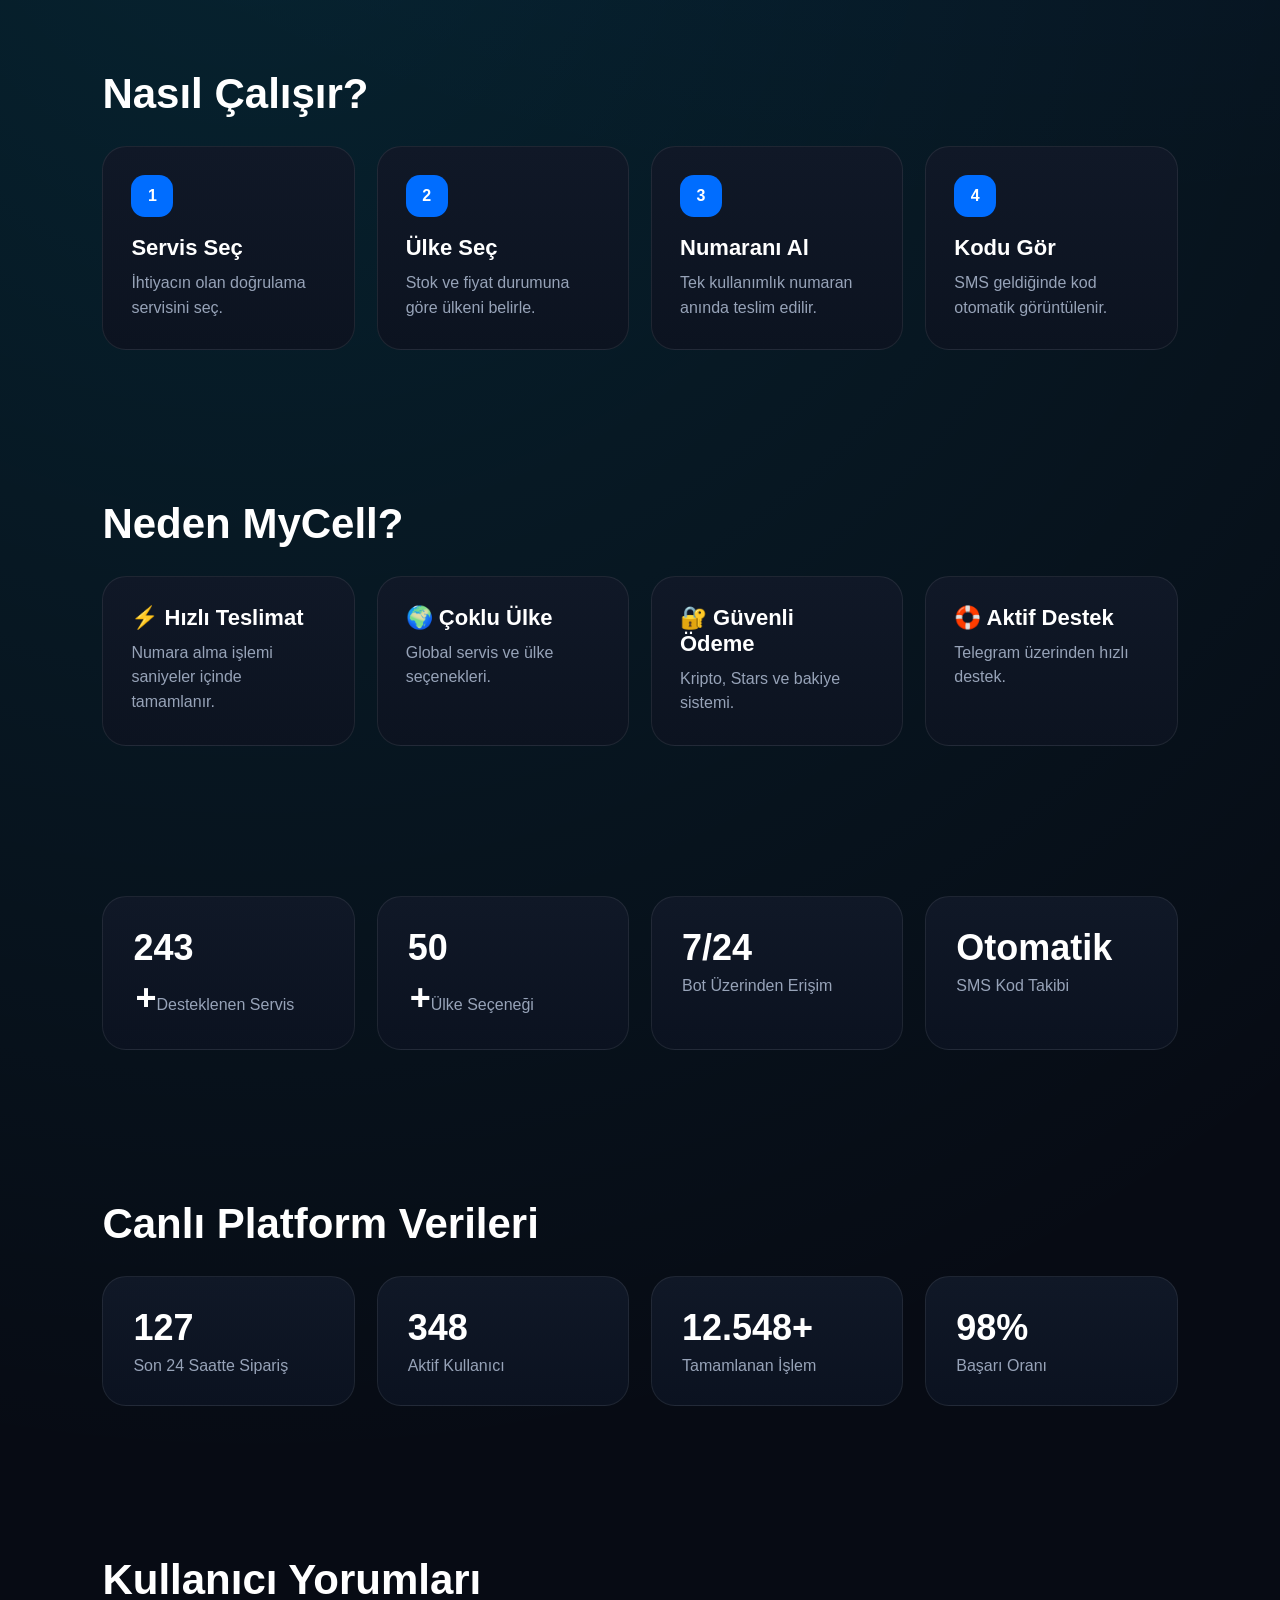
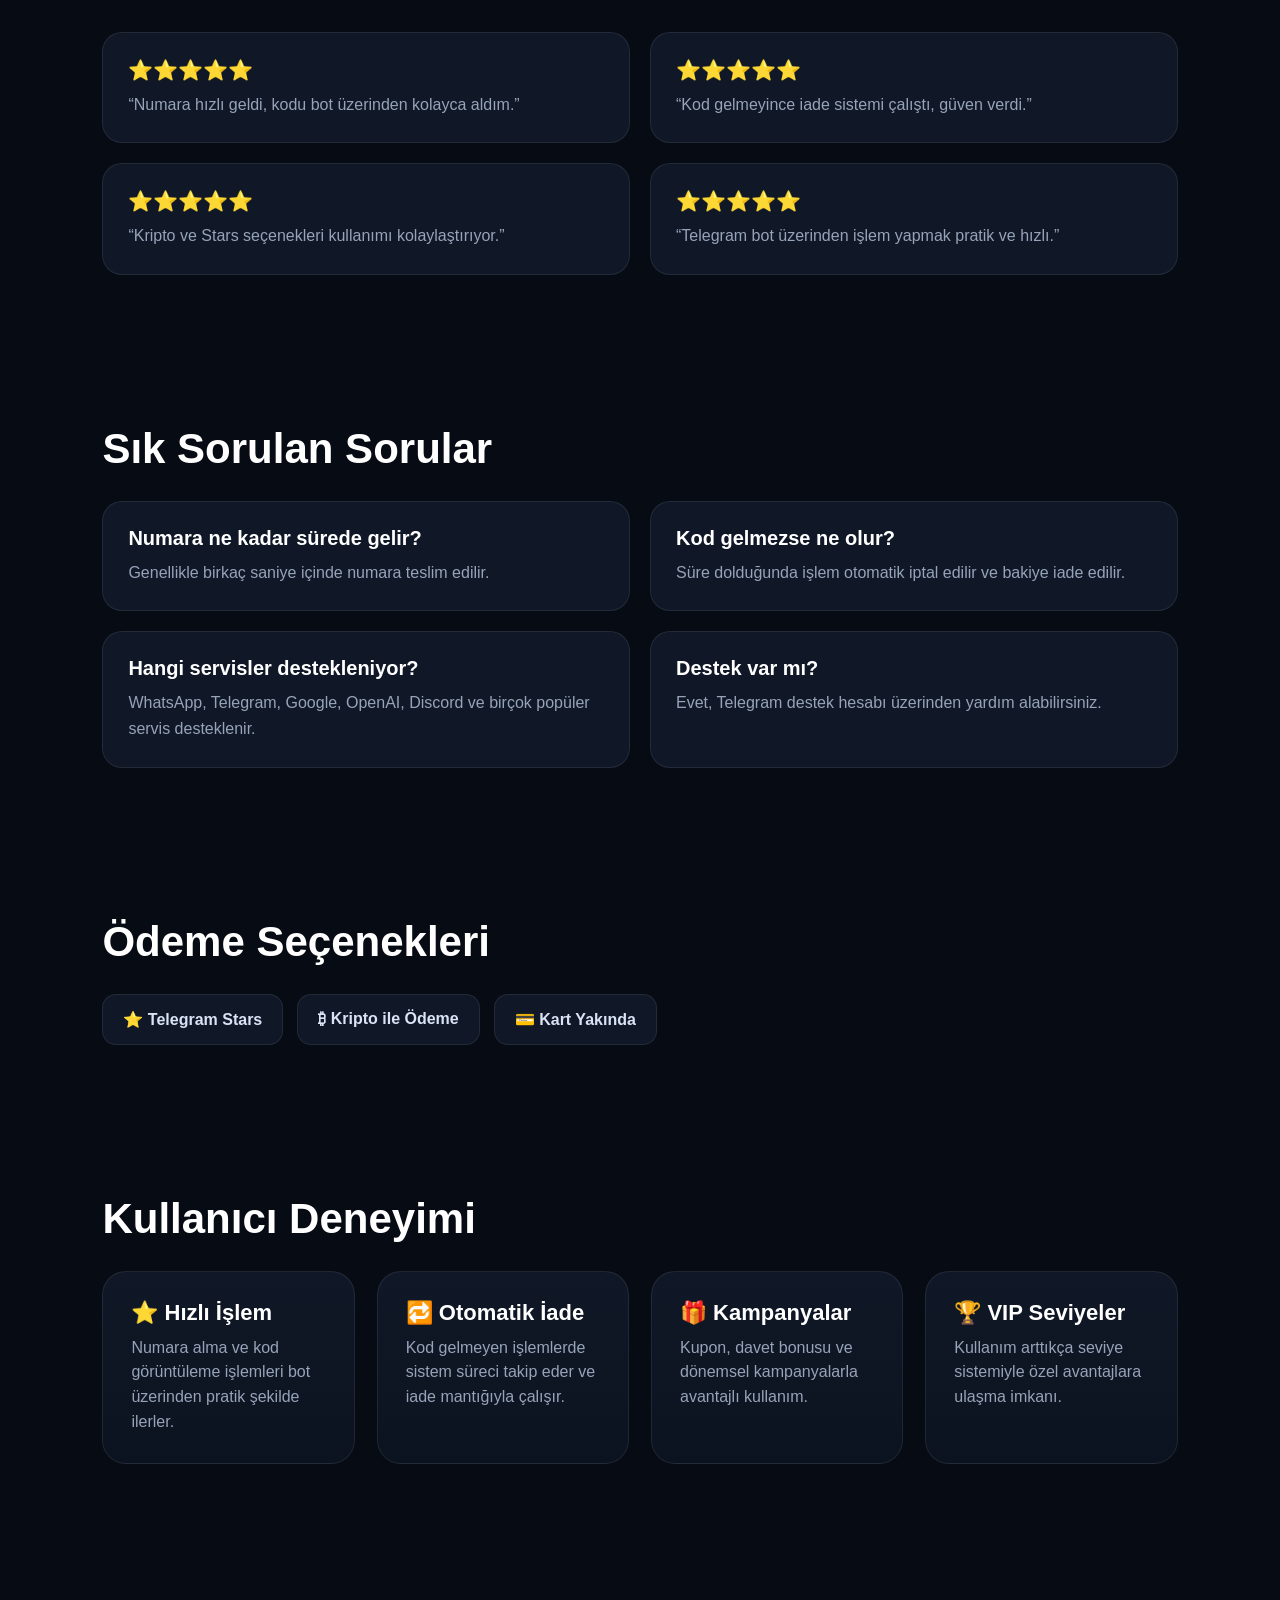
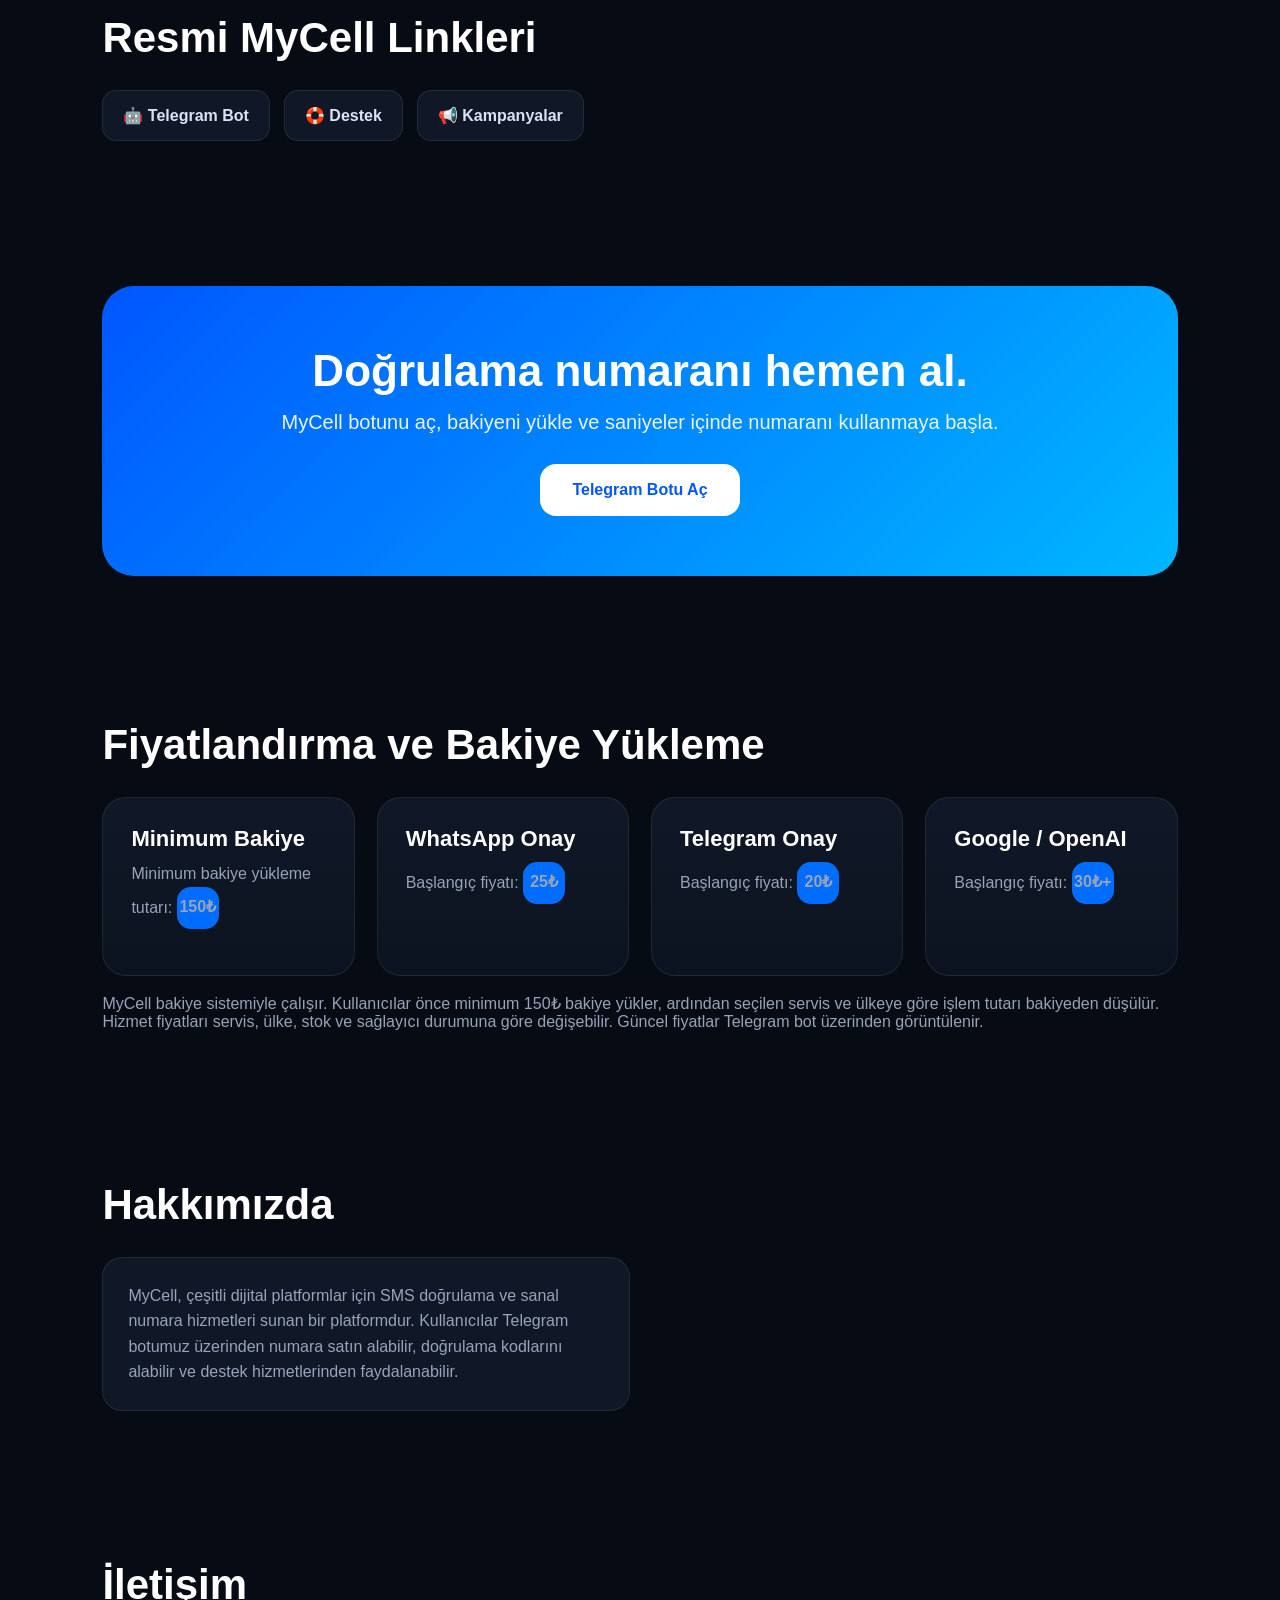
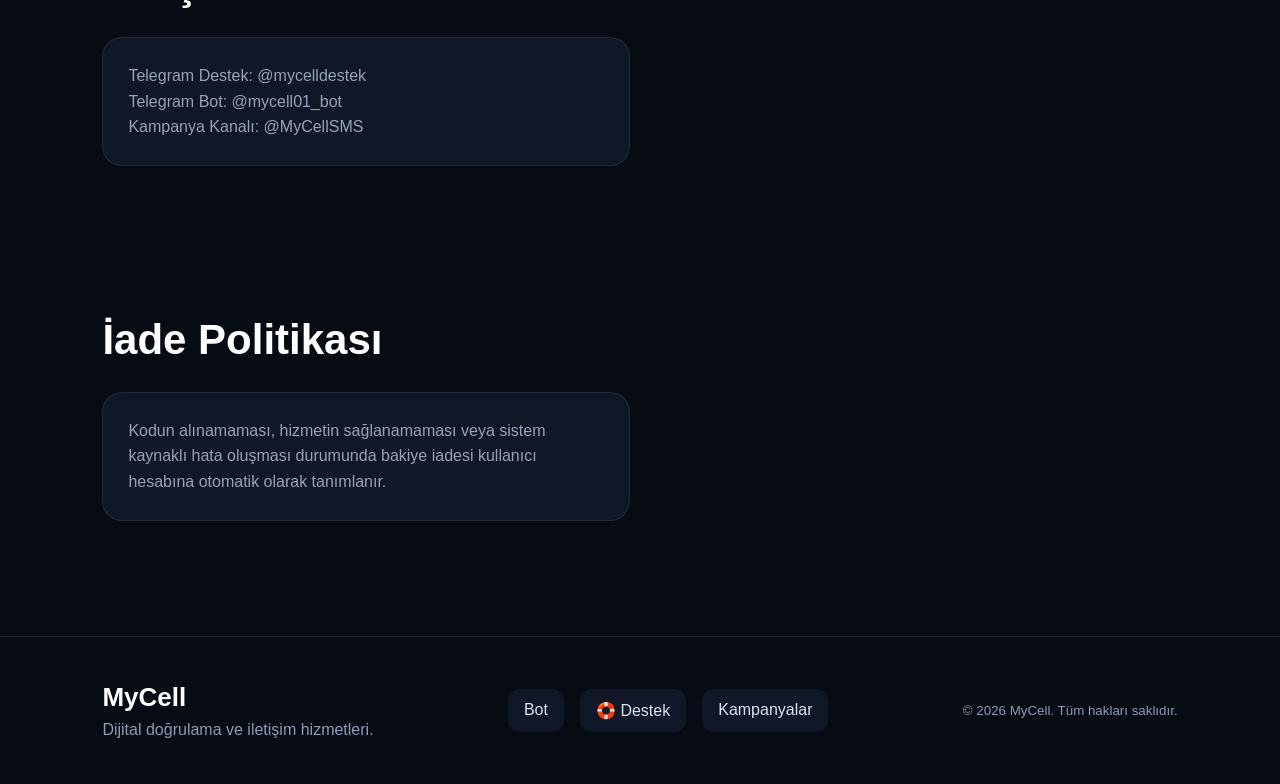
==== commit 3f334af9: "Fix Google OpenAI price display" ====
--- a/index.html
+++ b/index.html
@@ -187,7 +187,7 @@
     <div><h4>Minimum Bakiye</h4><p>Minimum bakiye yükleme tutarı: <b>150₺</b></p></div>
     <div><h4>WhatsApp Onay</h4><p>Başlangıç fiyatı: <b>25₺</b></p></div>
     <div><h4>Telegram Onay</h4><p>Başlangıç fiyatı: <b>20₺</b></p></div>
-    <div><h4>Google / OpenAI</h4><p>Başlangıç fiyatı: <b>30₺ - 35₺</b></p></div>
+    <div><h4>Google / OpenAI</h4><p>Başlangıç fiyatı: <b>30₺+</b></p></div>
   </div>
   <p style="color:#97a3b8;margin-top:18px;">
     MyCell bakiye sistemiyle çalışır. Kullanıcılar önce minimum 150₺ bakiye yükler, ardından seçilen servis ve ülkeye göre işlem tutarı bakiyeden düşülür.
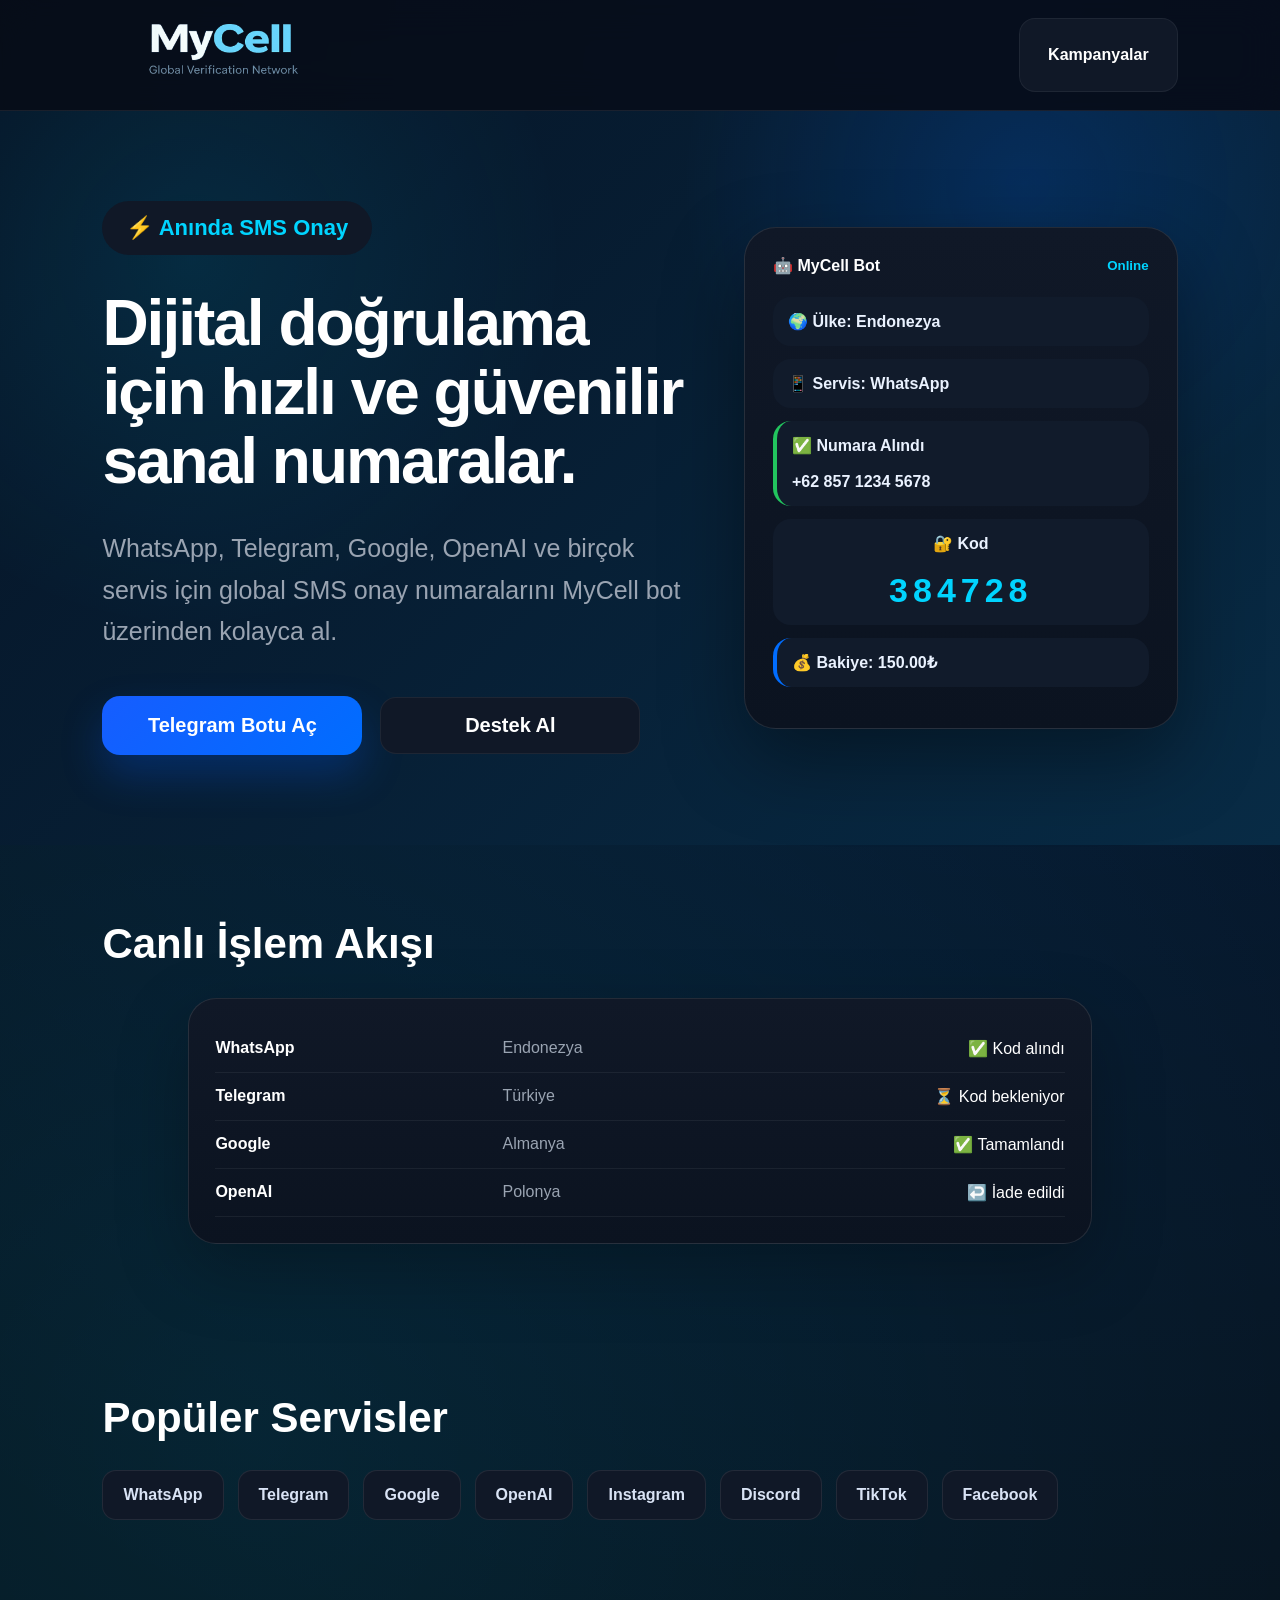
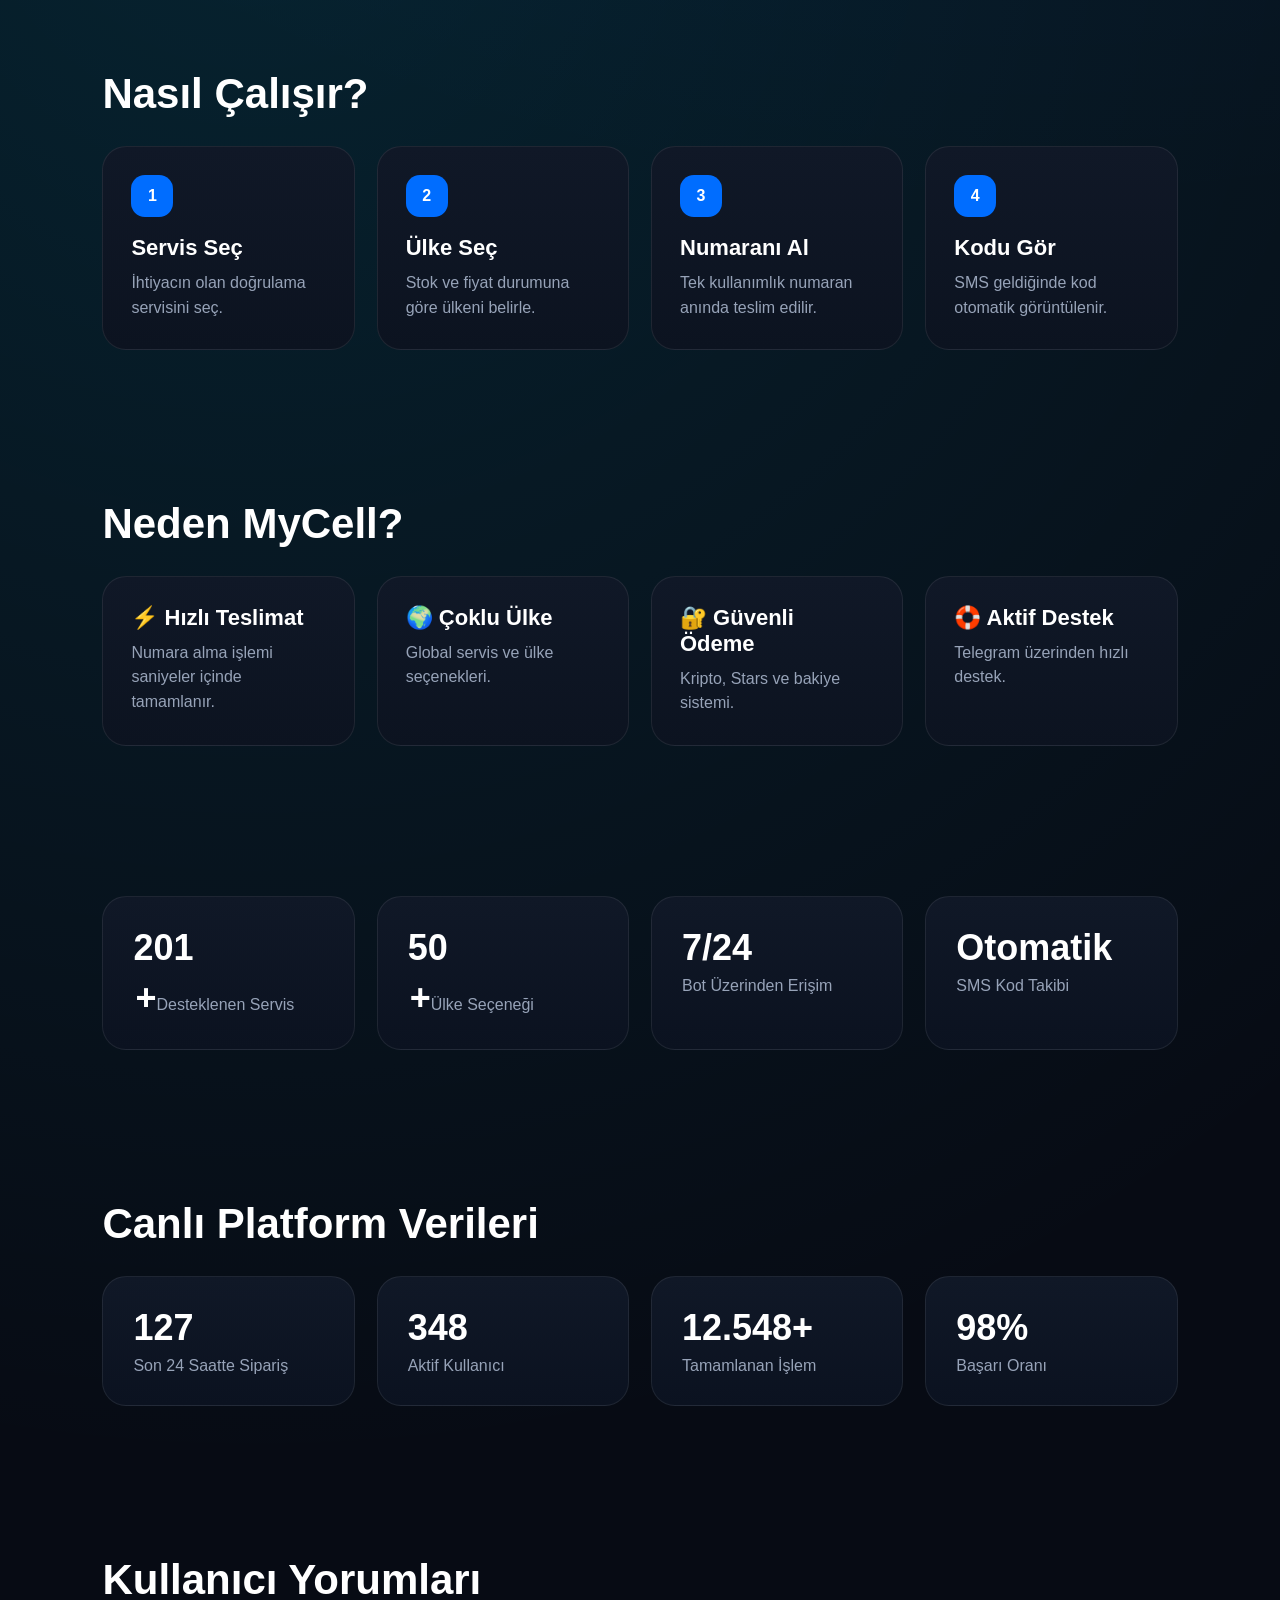
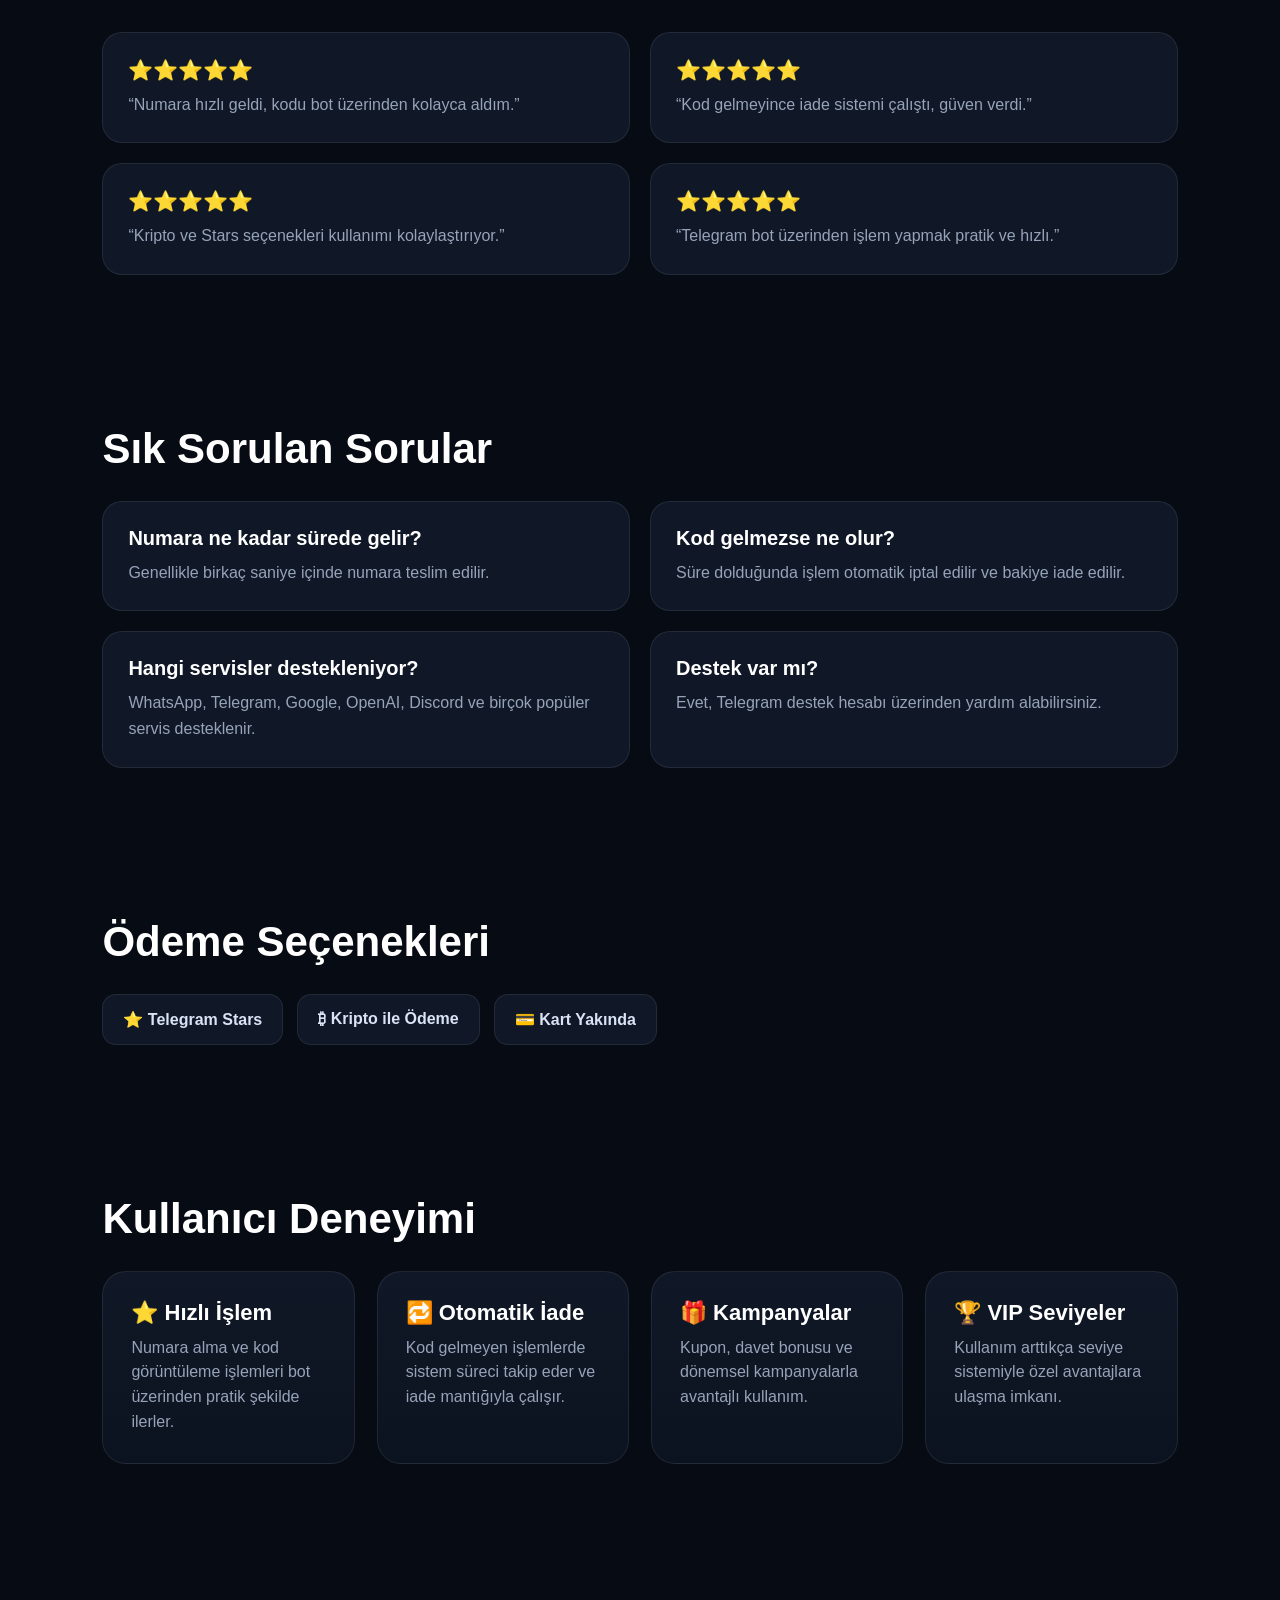
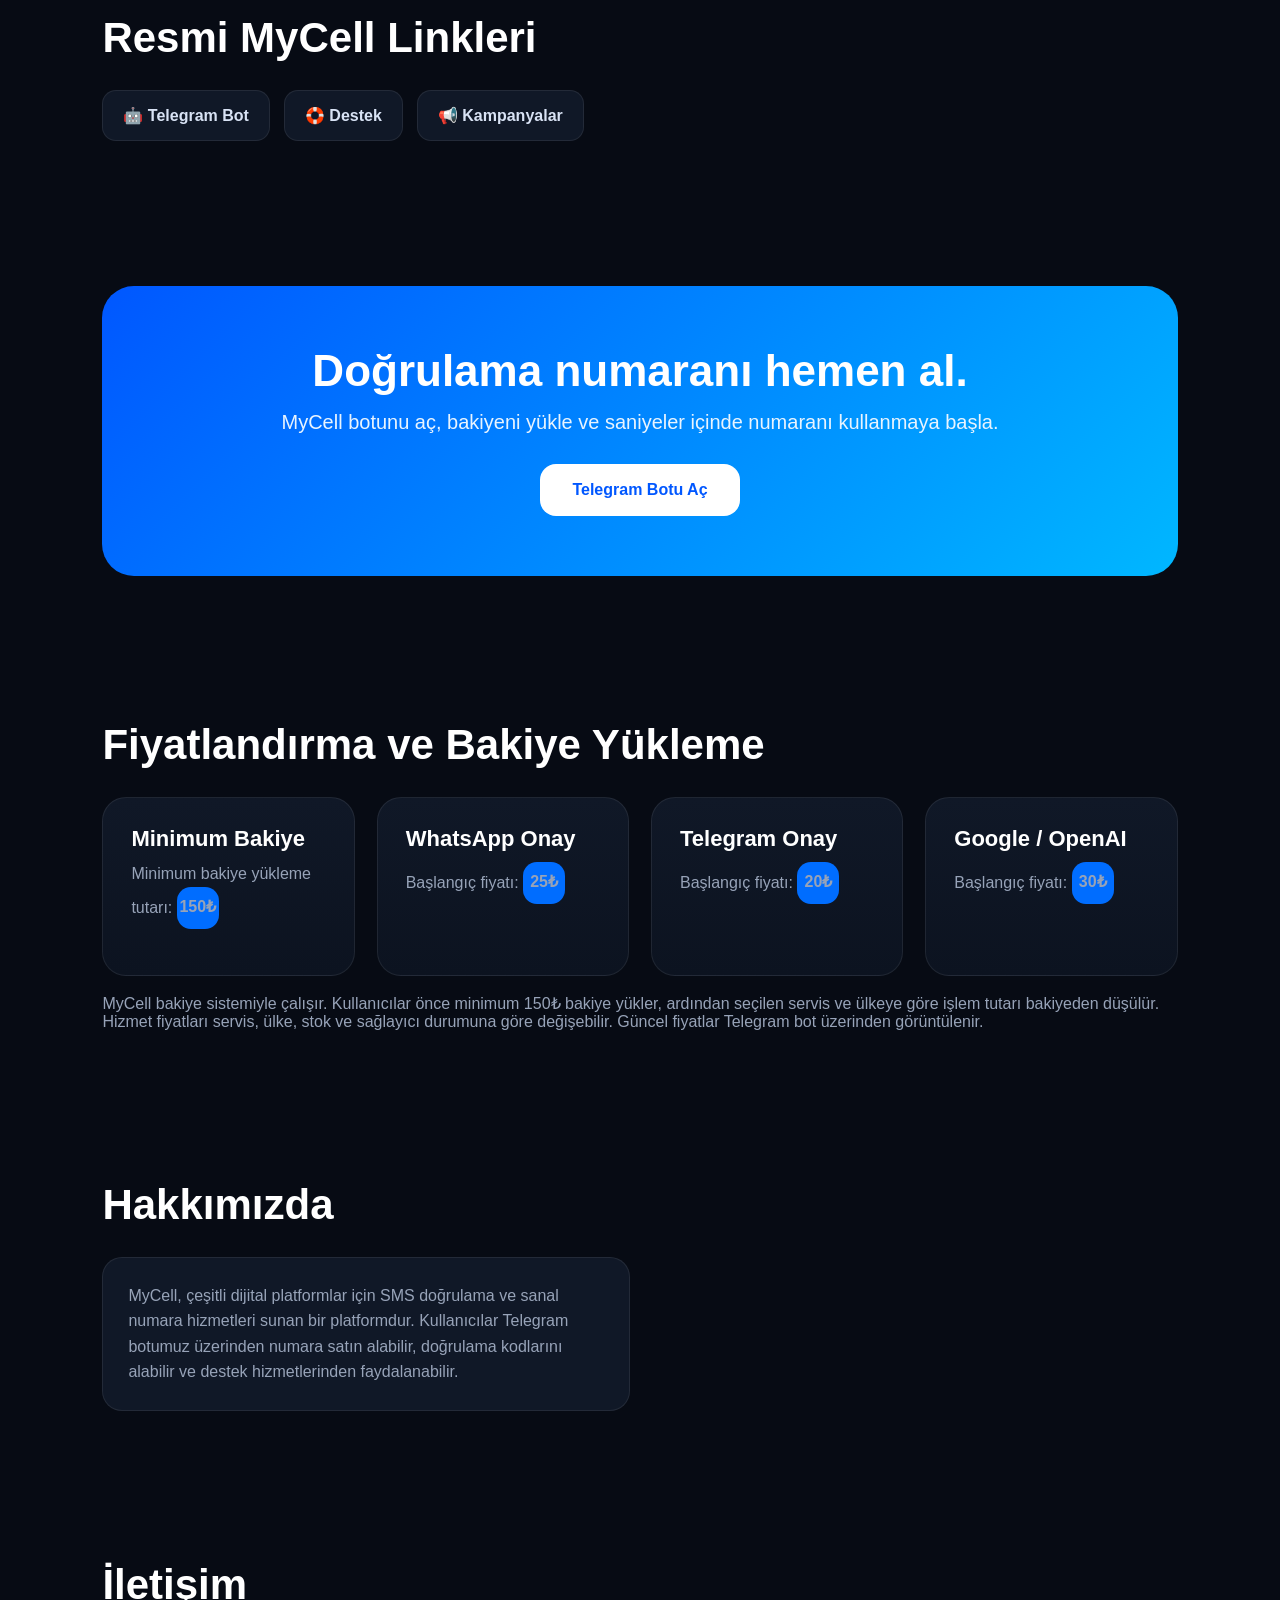
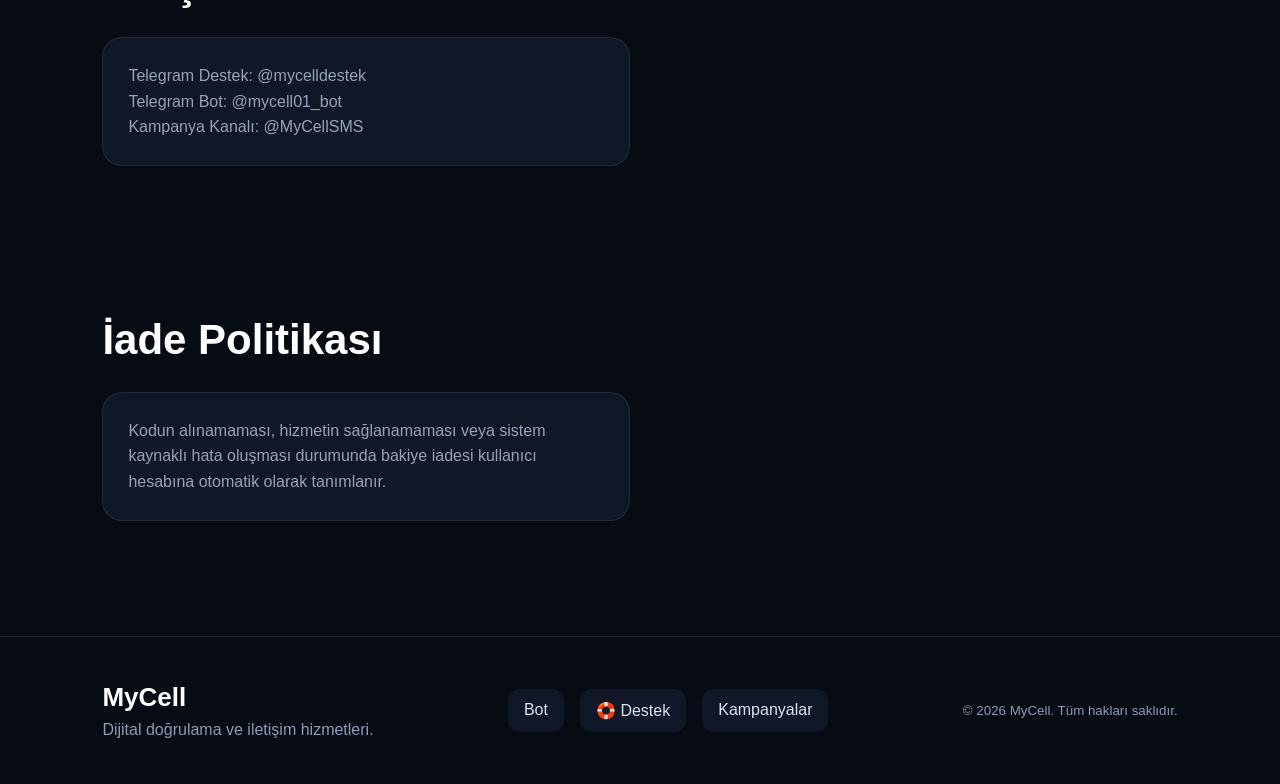
==== commit 568eda47: "Remove plus from Google OpenAI price" ====
--- a/index.html
+++ b/index.html
@@ -187,7 +187,7 @@
     <div><h4>Minimum Bakiye</h4><p>Minimum bakiye yükleme tutarı: <b>150₺</b></p></div>
     <div><h4>WhatsApp Onay</h4><p>Başlangıç fiyatı: <b>25₺</b></p></div>
     <div><h4>Telegram Onay</h4><p>Başlangıç fiyatı: <b>20₺</b></p></div>
-    <div><h4>Google / OpenAI</h4><p>Başlangıç fiyatı: <b>30₺+</b></p></div>
+    <div><h4>Google / OpenAI</h4><p>Başlangıç fiyatı: <b>30₺</b></p></div>
   </div>
   <p style="color:#97a3b8;margin-top:18px;">
     MyCell bakiye sistemiyle çalışır. Kullanıcılar önce minimum 150₺ bakiye yükler, ardından seçilen servis ve ülkeye göre işlem tutarı bakiyeden düşülür.
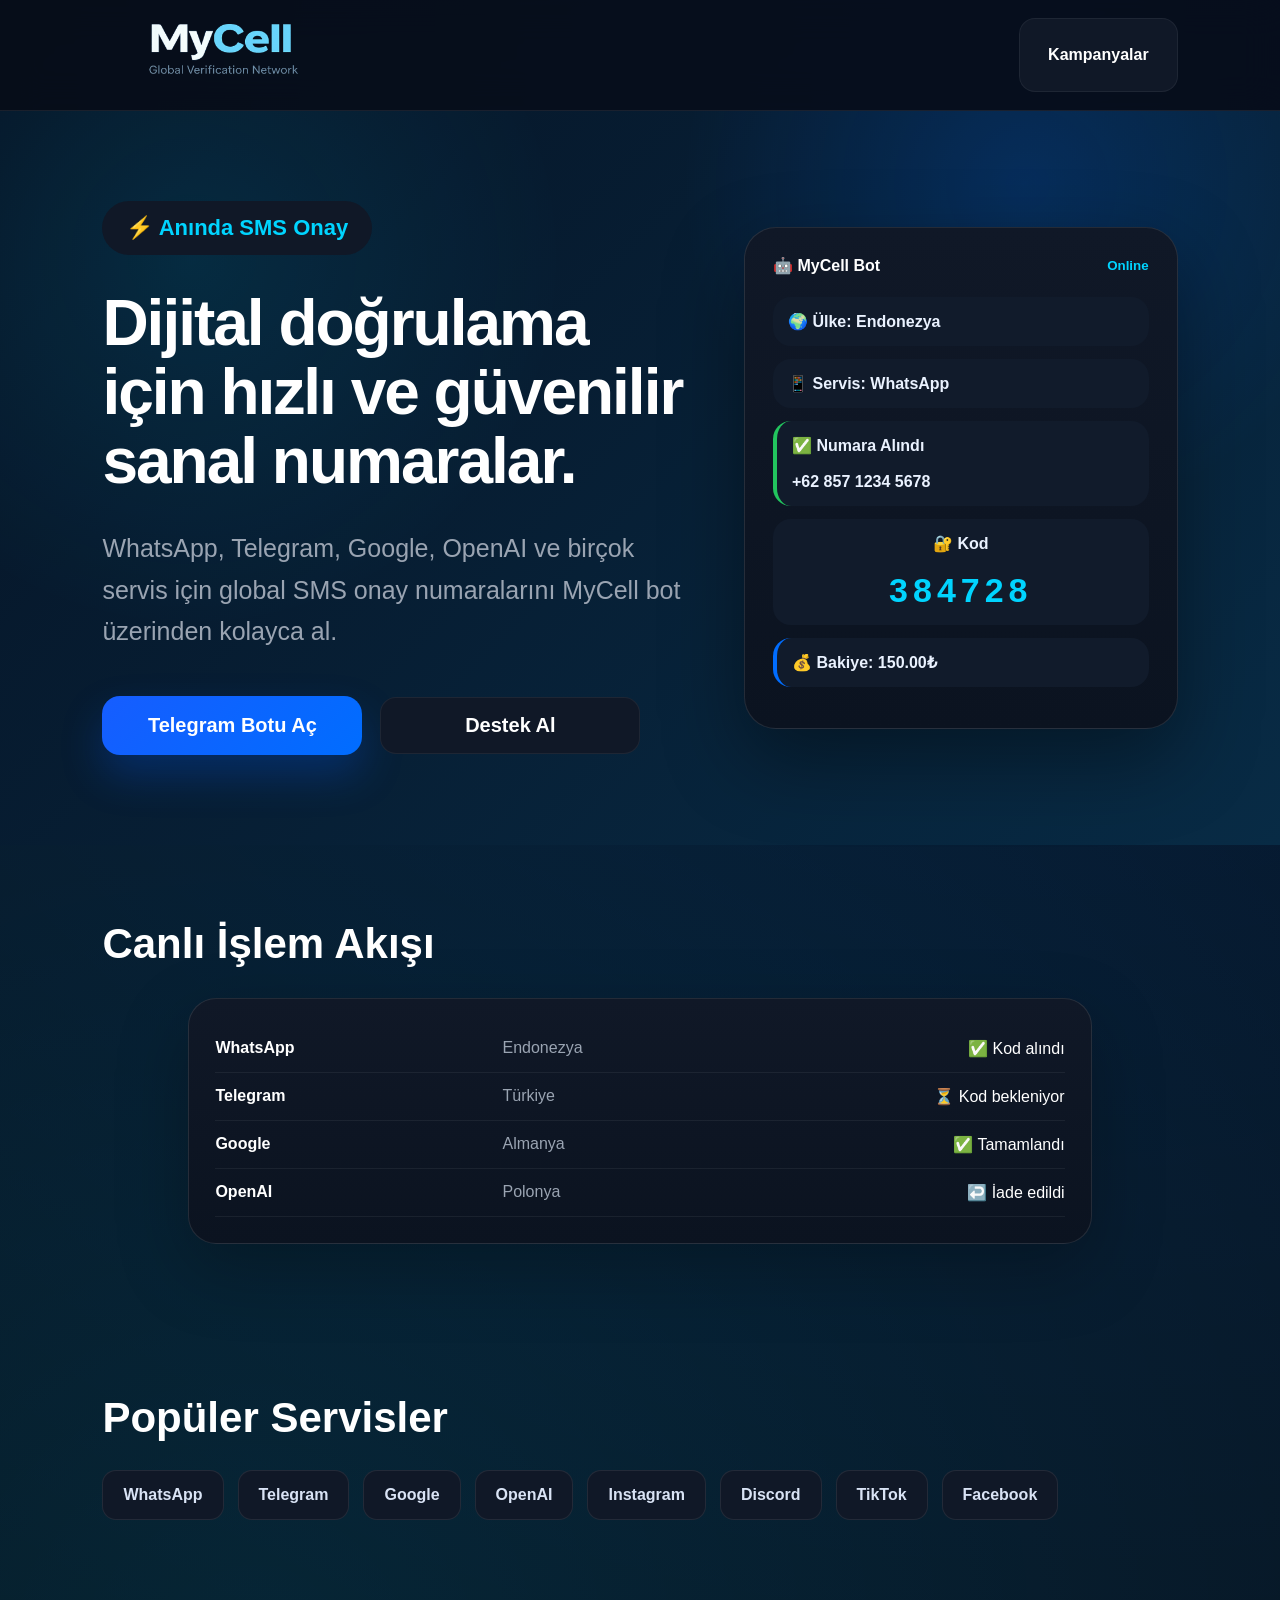
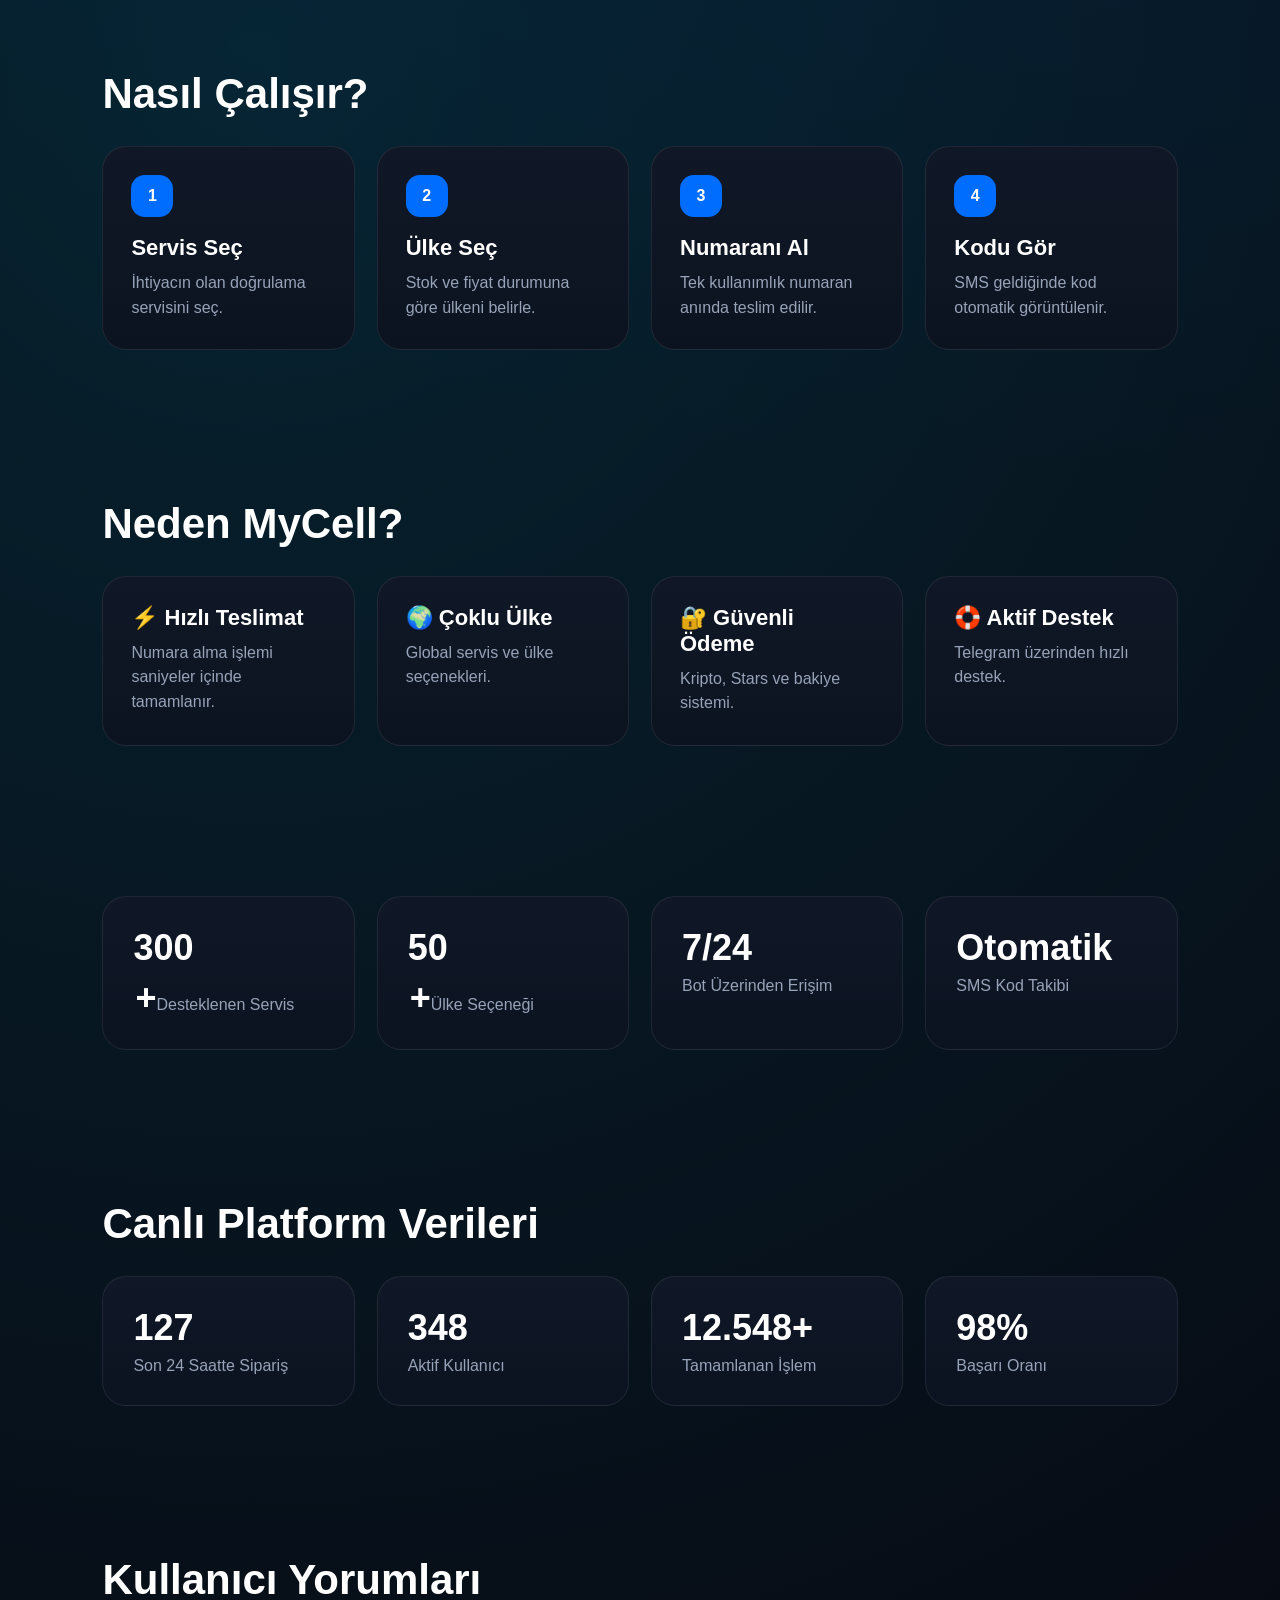
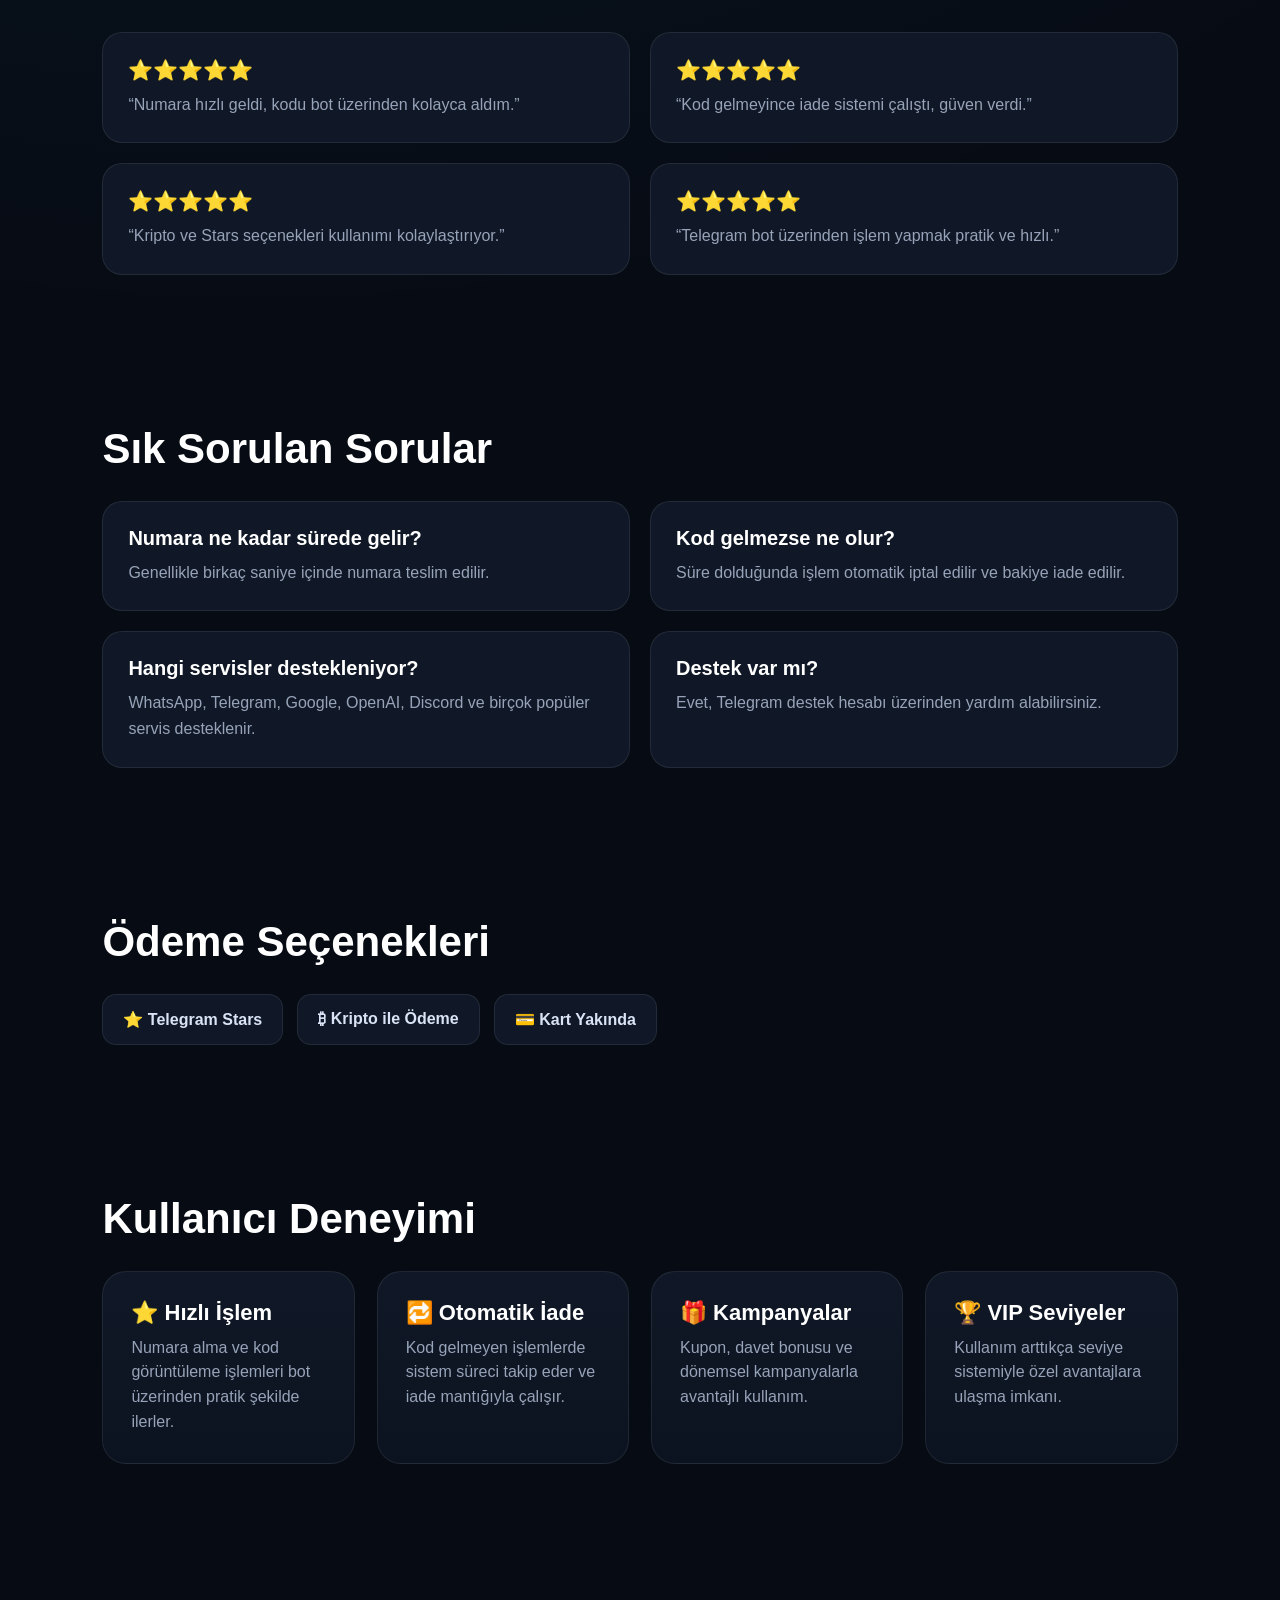
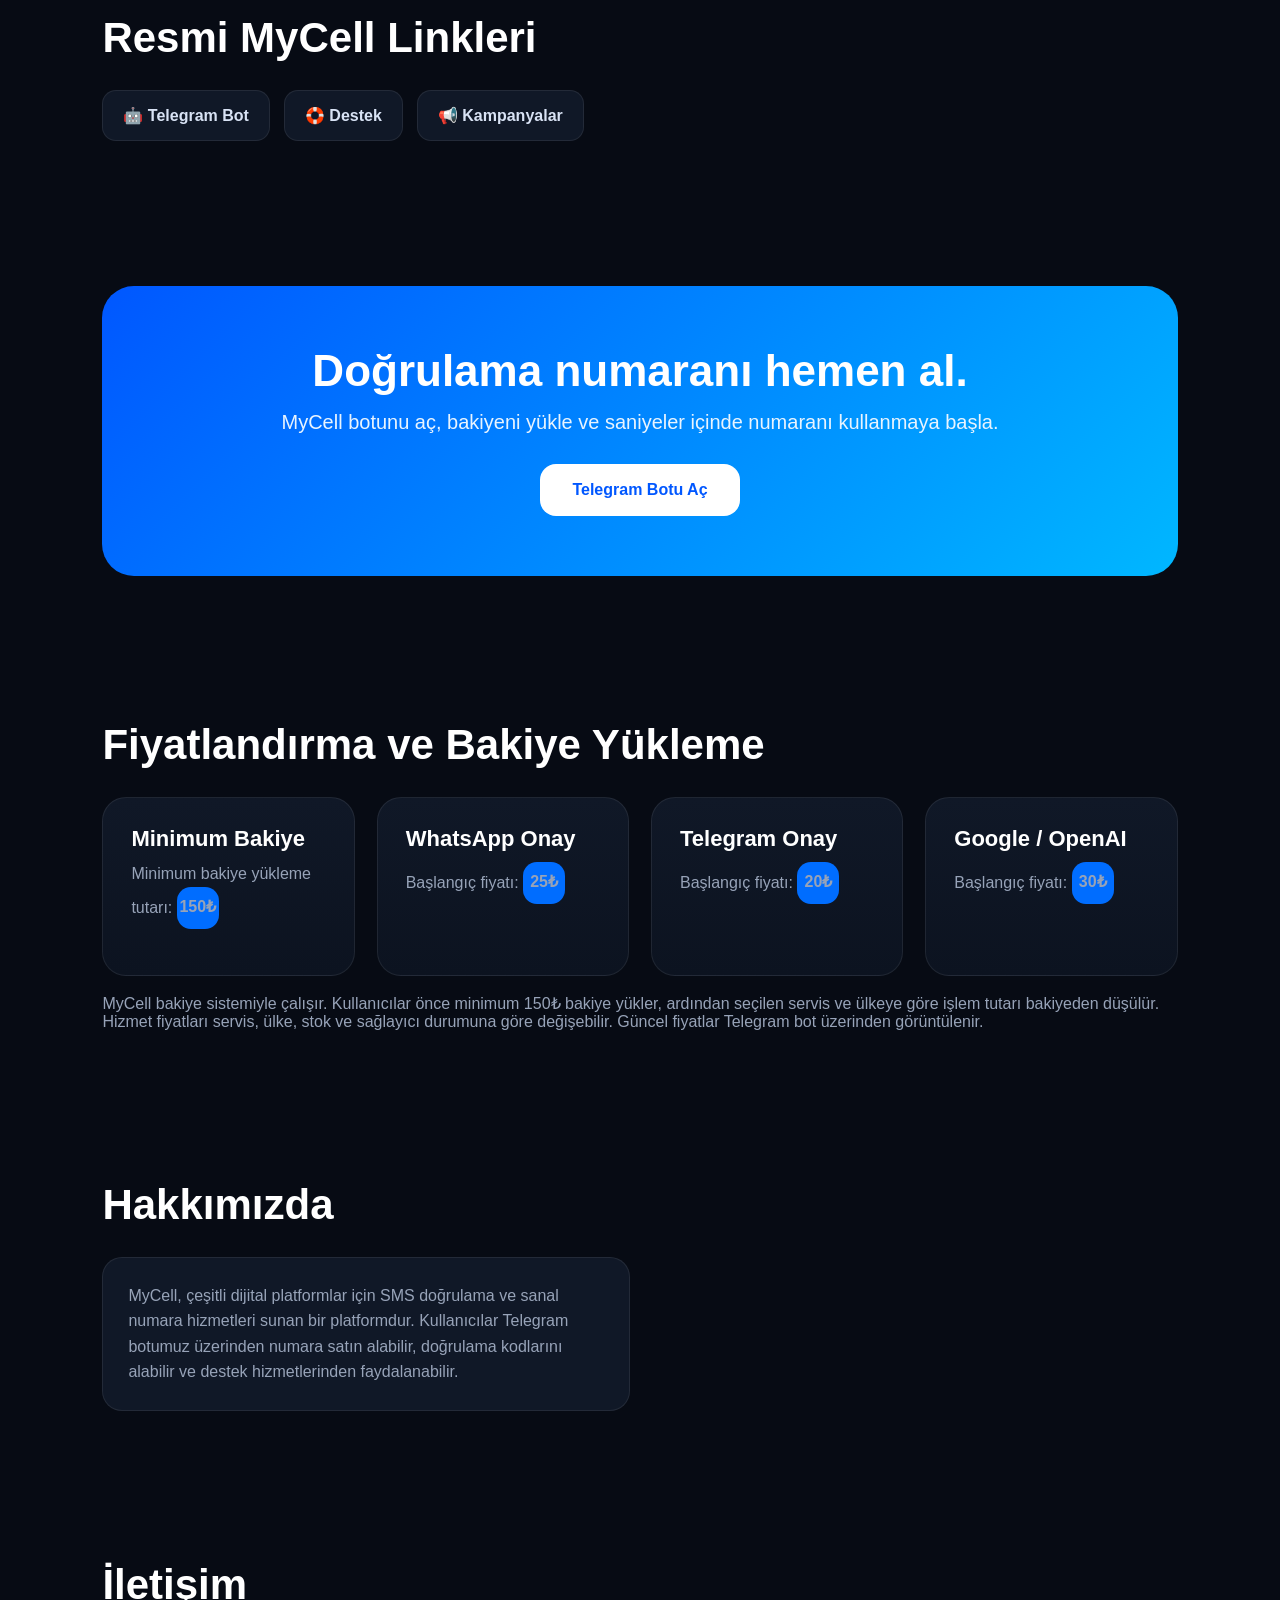
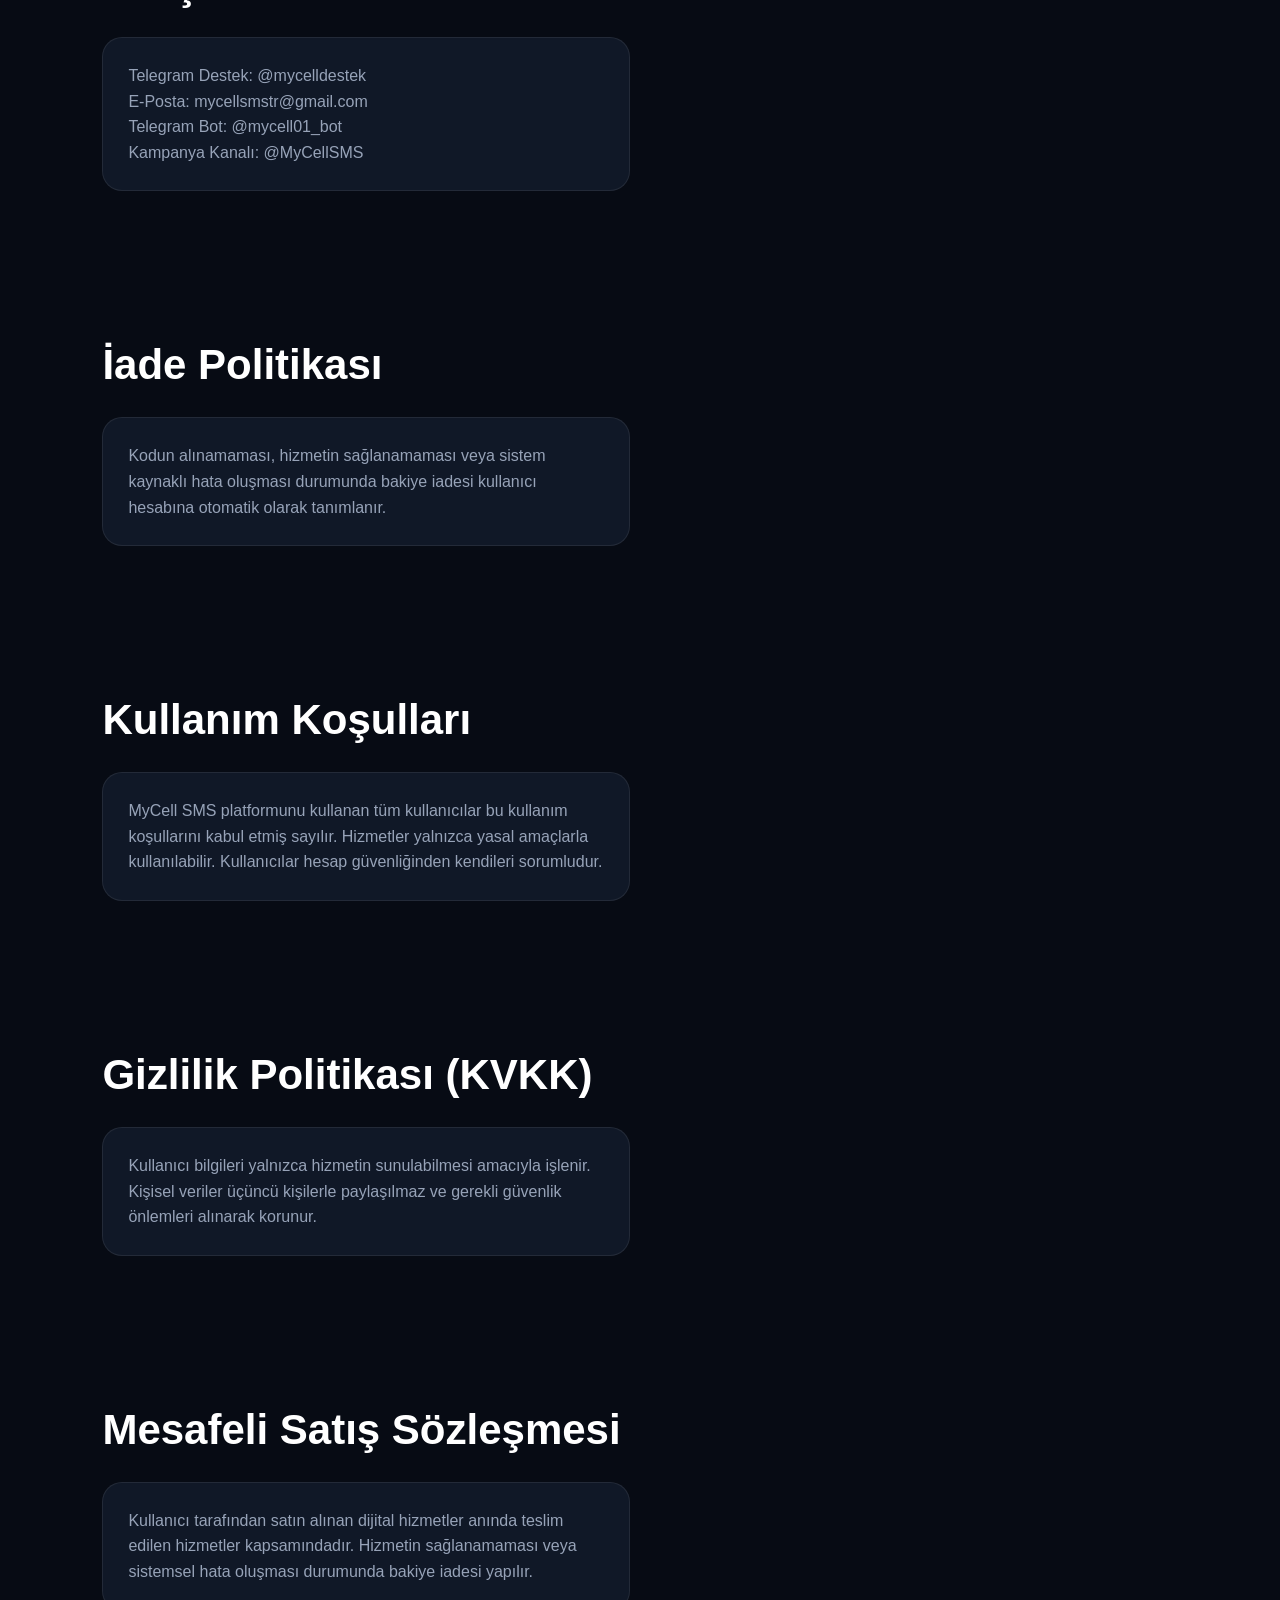
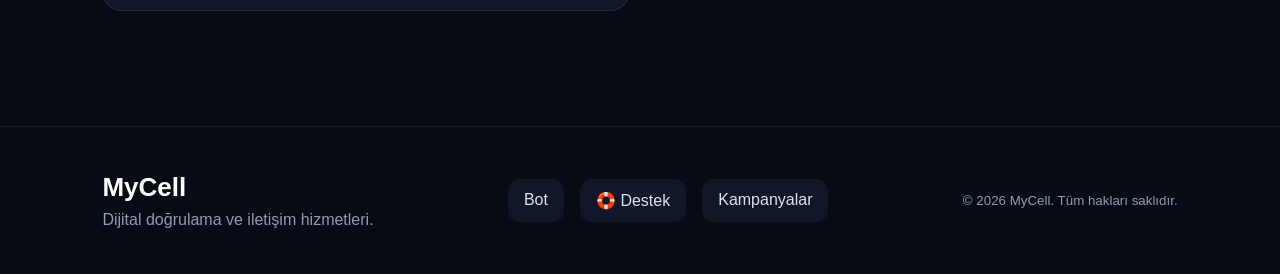
==== commit 3b833a4c: "Add legal pages and support email" ====
--- a/index.html
+++ b/index.html
@@ -213,7 +213,7 @@
   <h2>İletişim</h2>
   <div class="faq">
     <div>
-      <p>Telegram Destek: @mycelldestek</p>
+      <p>Telegram Destek: @mycelldestek</p><p>E-Posta: mycellsmstr@gmail.com</p>
       <p>Telegram Bot: @mycell01_bot</p>
       <p>Kampanya Kanalı: @MyCellSMS</p>
     </div>
@@ -232,6 +232,34 @@
   </div>
 </section>
 
+
+<section class="section">
+  <h2>Kullanım Koşulları</h2>
+  <div class="faq">
+    <div>
+      <p>MyCell SMS platformunu kullanan tüm kullanıcılar bu kullanım koşullarını kabul etmiş sayılır. Hizmetler yalnızca yasal amaçlarla kullanılabilir. Kullanıcılar hesap güvenliğinden kendileri sorumludur.</p>
+    </div>
+  </div>
+</section>
+
+<section class="section">
+  <h2>Gizlilik Politikası (KVKK)</h2>
+  <div class="faq">
+    <div>
+      <p>Kullanıcı bilgileri yalnızca hizmetin sunulabilmesi amacıyla işlenir. Kişisel veriler üçüncü kişilerle paylaşılmaz ve gerekli güvenlik önlemleri alınarak korunur.</p>
+    </div>
+  </div>
+</section>
+
+<section class="section">
+  <h2>Mesafeli Satış Sözleşmesi</h2>
+  <div class="faq">
+    <div>
+      <p>Kullanıcı tarafından satın alınan dijital hizmetler anında teslim edilen hizmetler kapsamındadır. Hizmetin sağlanamaması veya sistemsel hata oluşması durumunda bakiye iadesi yapılır.</p>
+    </div>
+  </div>
+</section>
+
 <footer class="footer">
   <div>
     <strong>MyCell</strong>
